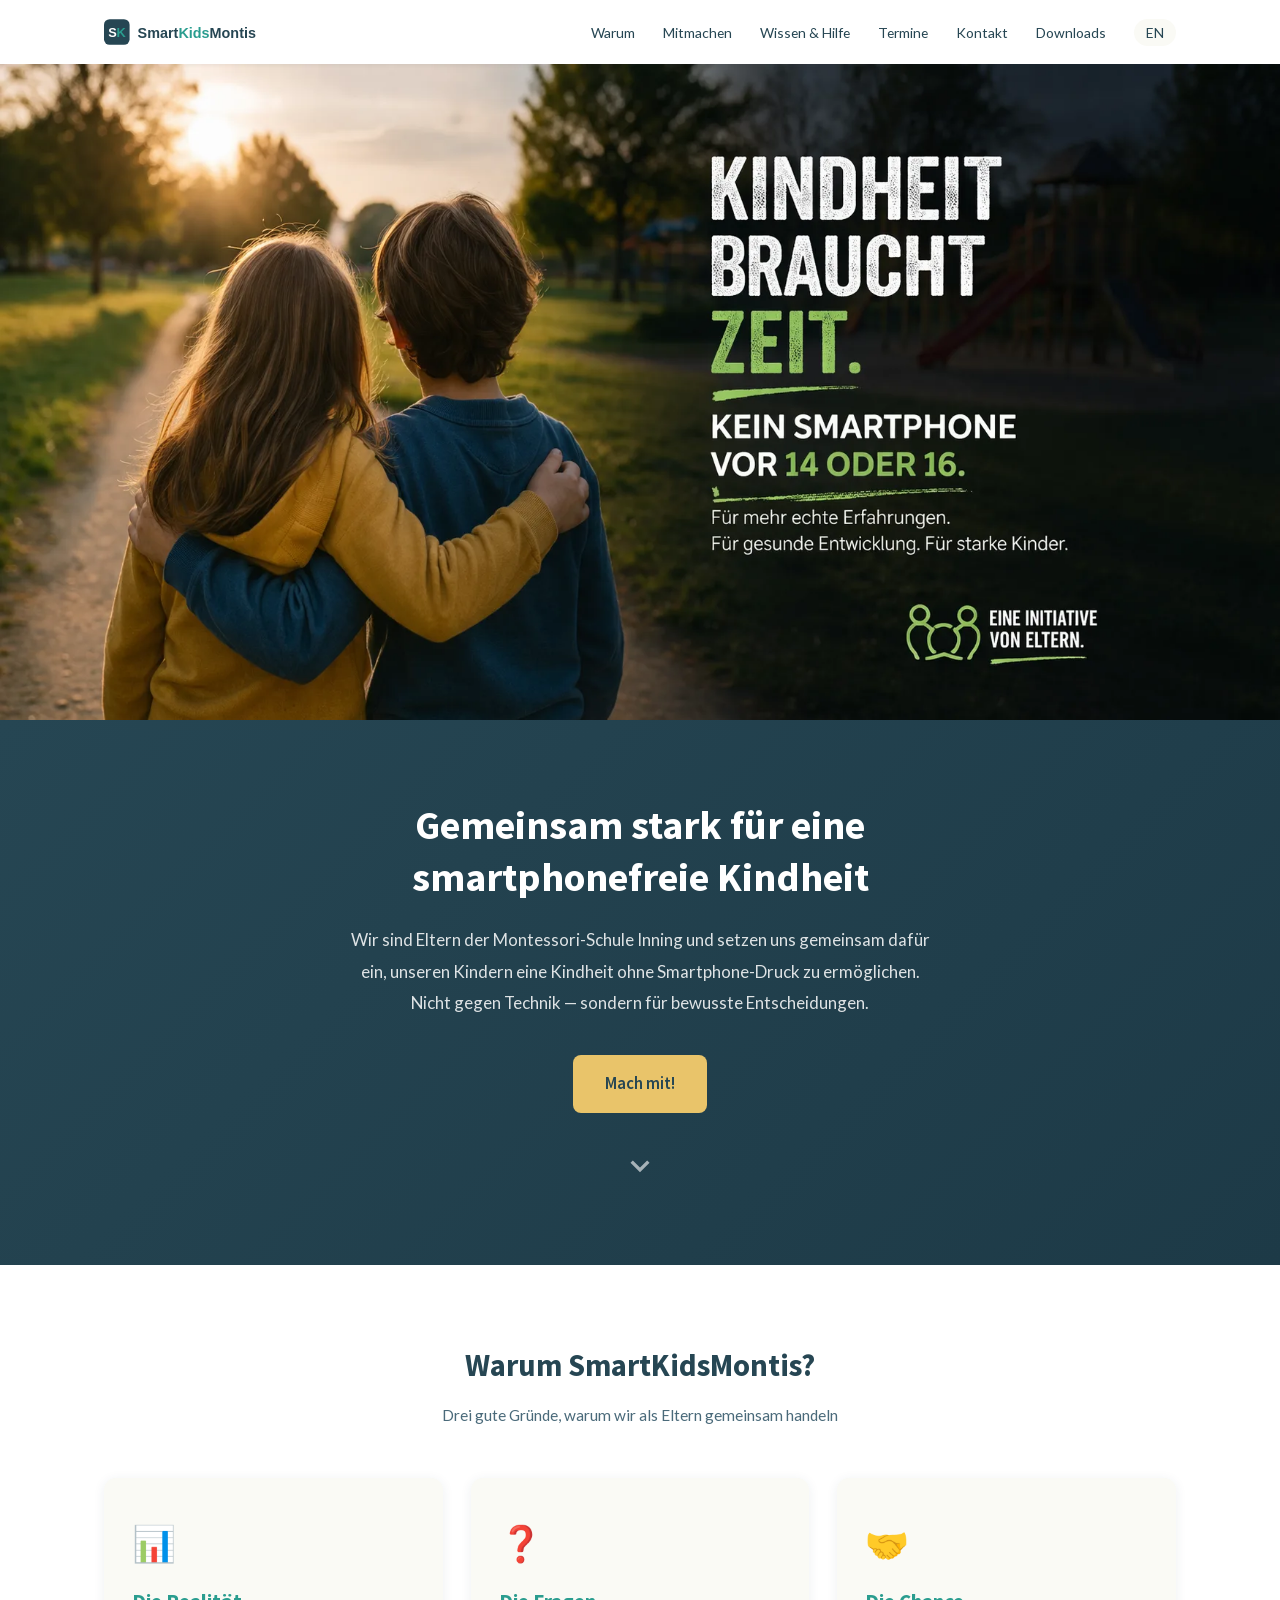
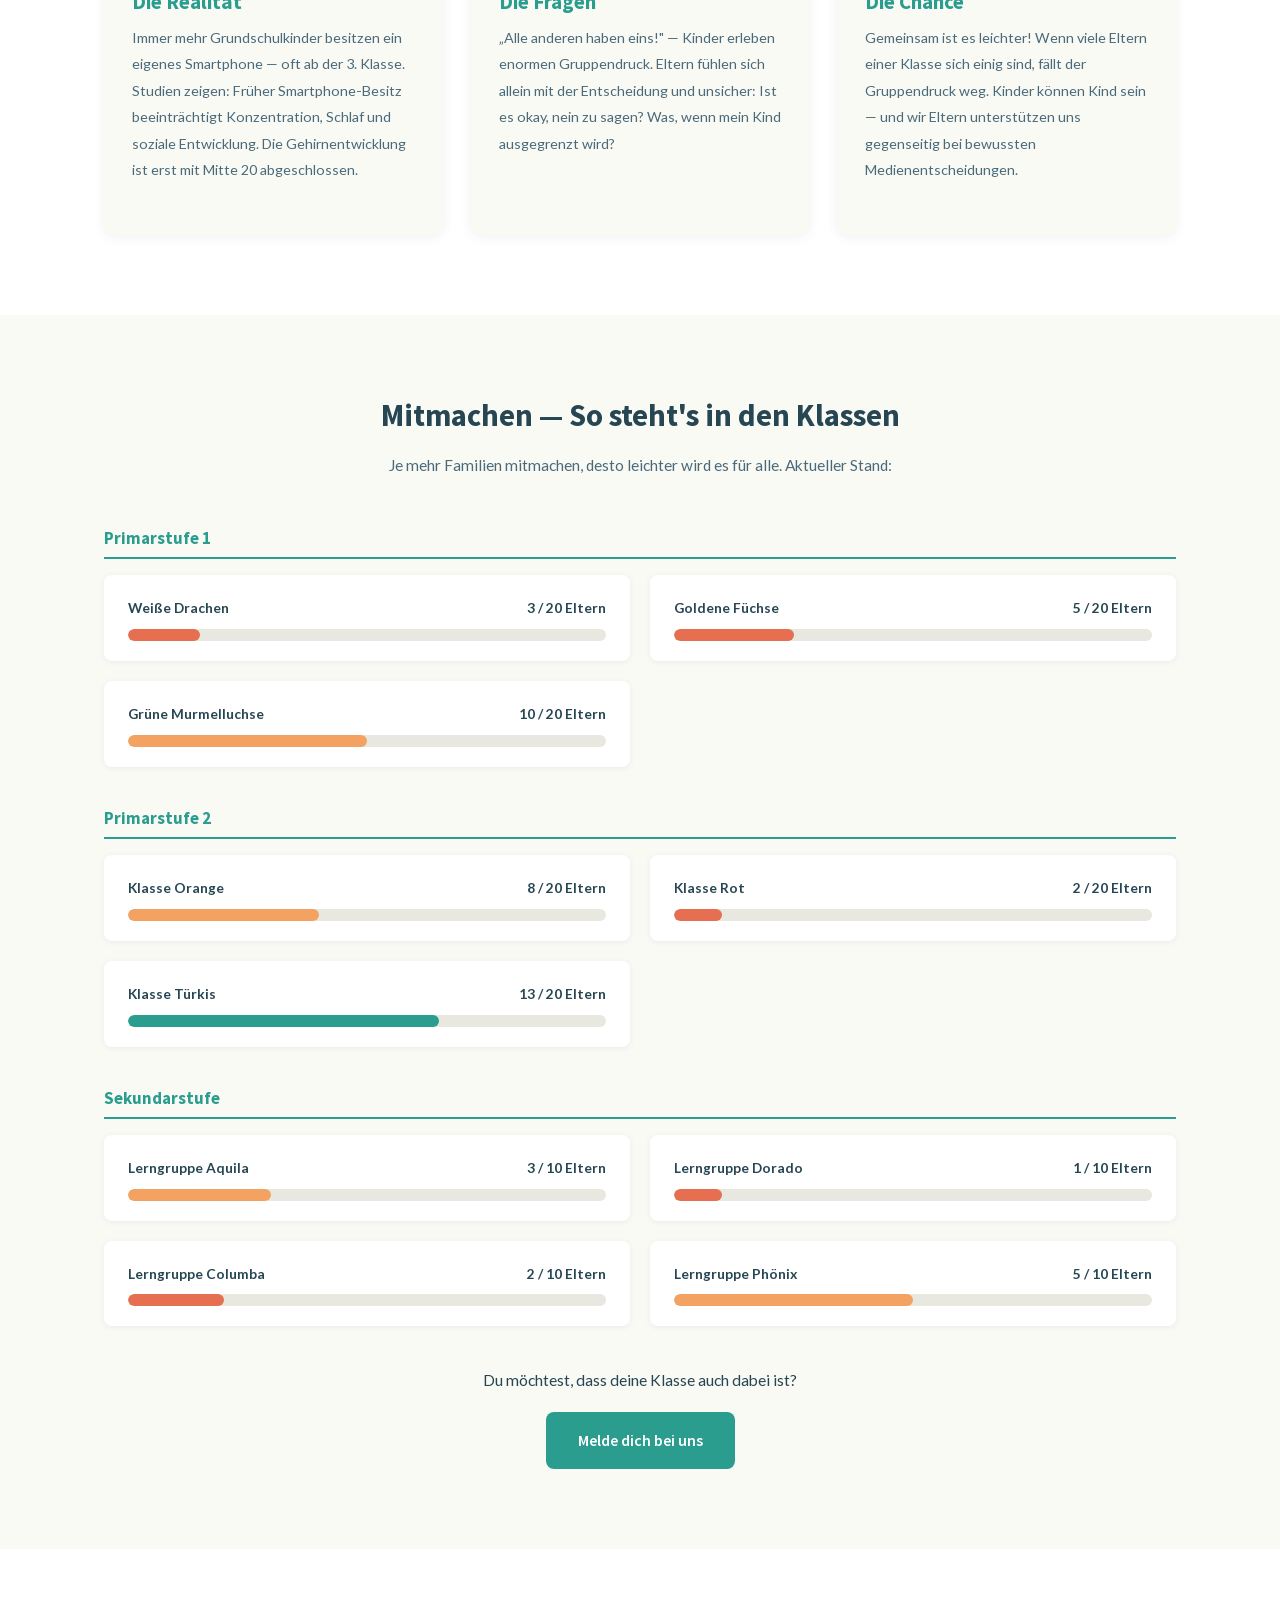
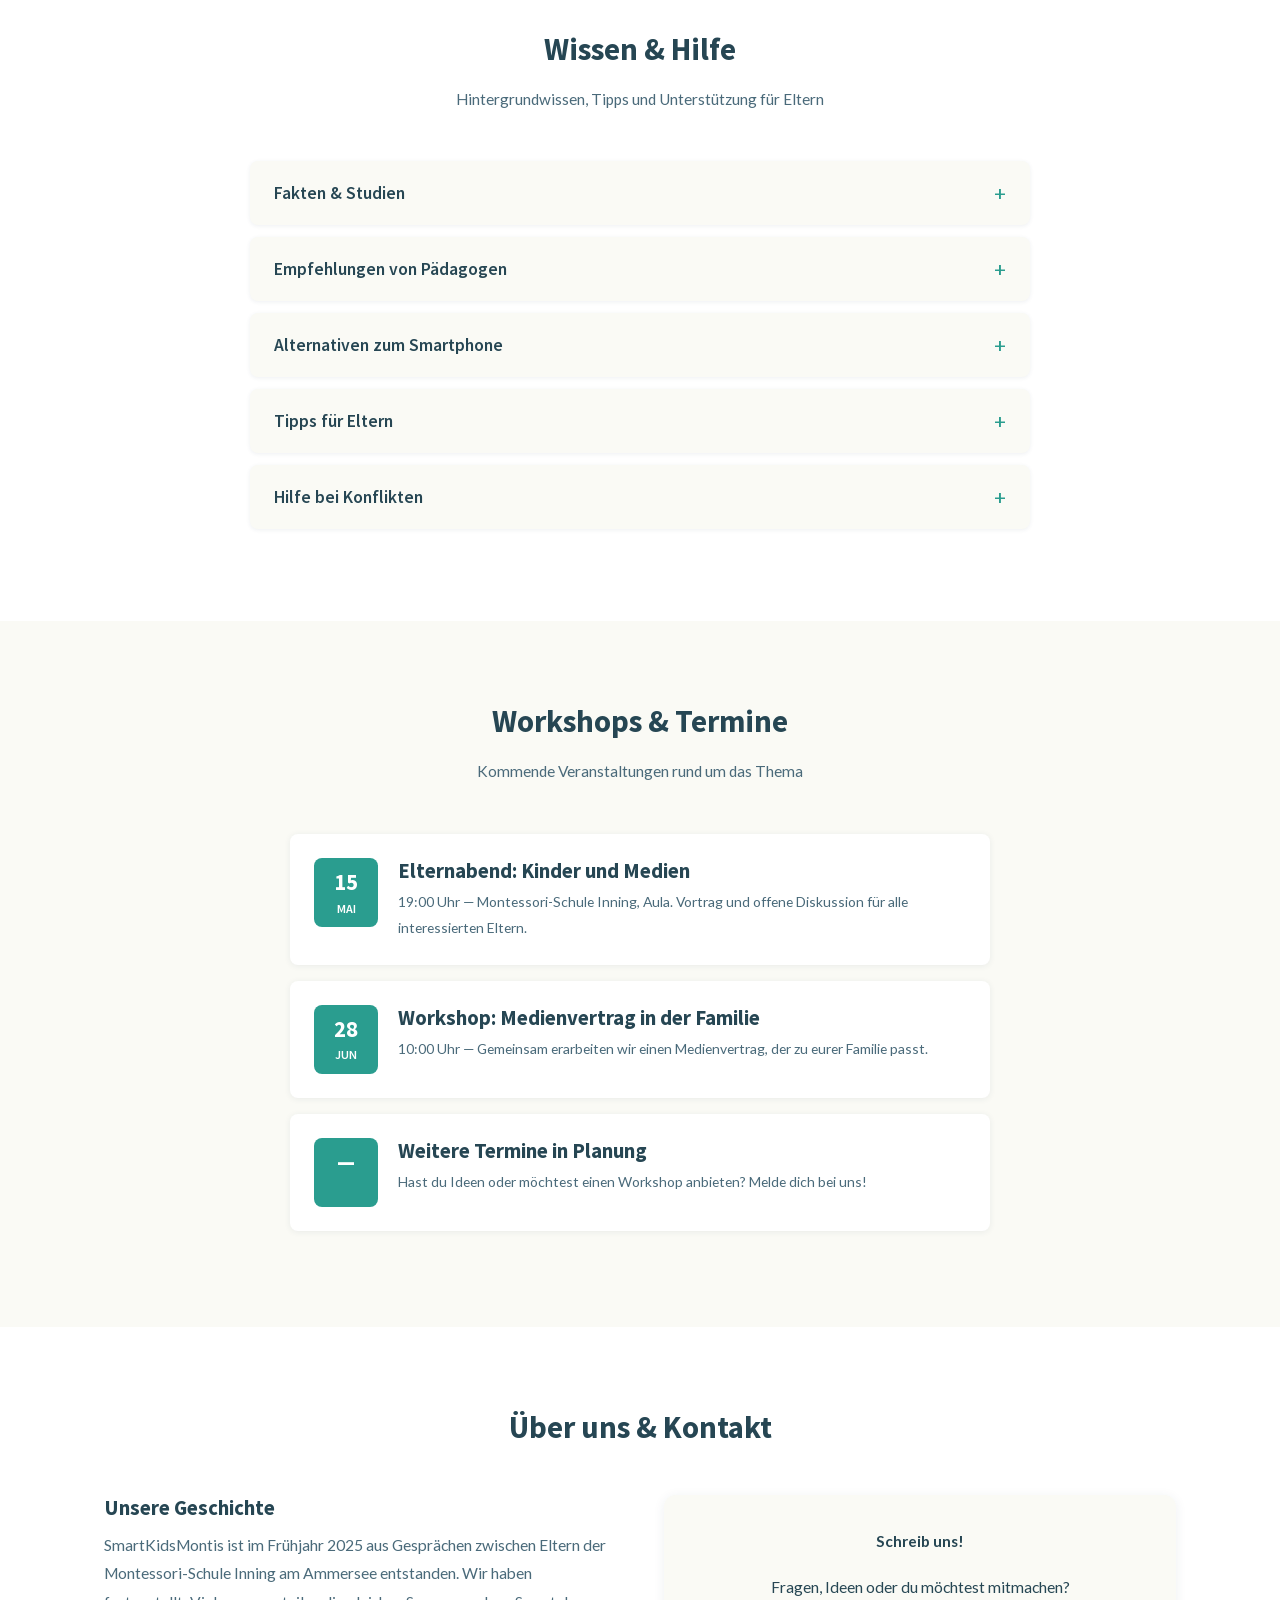
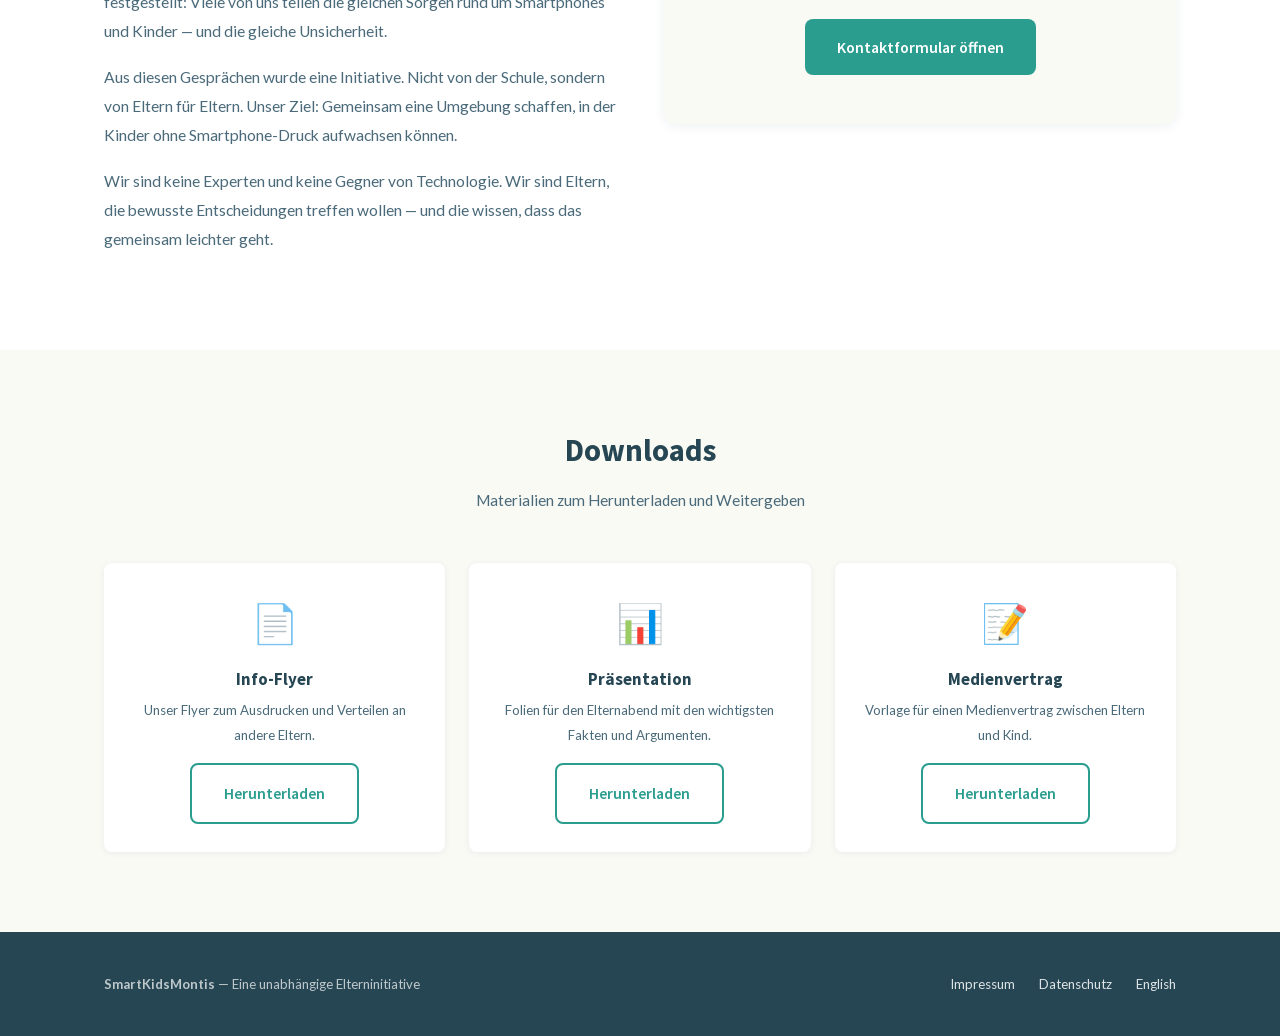
==== index.html @ b5e97640 "Self-host Google Fonts locally for full DSGVO/GDPR compliance" ====
<!DOCTYPE html>
<html lang="de">
<head>
  <meta charset="UTF-8">
  <meta name="viewport" content="width=device-width, initial-scale=1.0">
  <title>SmartKidsMontis — Gemeinsam für eine smartphonefreie Kindheit</title>
  <meta name="description" content="SmartKidsMontis ist eine unabhängige Elterninitiative für einen bewussten Umgang mit Smartphones bei Kindern. Montessori Inning am Ammersee.">
  <meta property="og:title" content="SmartKidsMontis — Gemeinsam für eine smartphonefreie Kindheit">
  <meta property="og:description" content="Eine unabhängige Elterninitiative der Montessori-Schule Inning für bewusste Medienentscheidungen.">
  <meta property="og:image" content="https://smartkidsmontis.netlify.app/img/hero.webp">
  <meta property="og:url" content="https://smartkidsmontis.netlify.app/">
  <meta property="og:type" content="website">
  <meta property="og:locale" content="de_DE">
  <link rel="icon" href="img/favicon.svg" type="image/svg+xml">
  <link rel="preload" href="fonts/lato-v25-latin-400.woff2" as="font" type="font/woff2" crossorigin>
  <link rel="preload" href="fonts/sourcesanspro-v23-latin-700.woff2" as="font" type="font/woff2" crossorigin>
  <link rel="stylesheet" href="css/style.css">
  <link rel="preload" href="data/klassen.json" as="fetch" crossorigin>
  <script async src="https://tally.so/widgets/embed.js"></script>
</head>
<body>

  <!-- Navigation -->
  <nav class="navbar">
    <div class="container">
      <a href="index.html" class="nav-brand"><img src="img/logo.svg" alt="SmartKidsMontis"></a>
      <button class="nav-toggle" aria-label="Menü öffnen">
        <span></span><span></span><span></span>
      </button>
      <ul class="nav-links">
        <li><a href="#warum">Warum</a></li>
        <li><a href="#mitmachen">Mitmachen</a></li>
        <li><a href="#wissen">Wissen &amp; Hilfe</a></li>
        <li><a href="#termine">Termine</a></li>
        <li><a href="#kontakt">Kontakt</a></li>
        <li><a href="#downloads">Downloads</a></li>
        <li><a href="en.html" class="lang-switch">EN</a></li>
      </ul>
    </div>
  </nav>

  <!-- Hero Image -->
  <div class="hero-image-wrapper">
    <img src="img/hero.webp" fetchpriority="high" width="1751" height="897" alt="Kindheit braucht Zeit — Kein Smartphone vor 14 oder 16">
  </div>

  <!-- Hero Text -->
  <section class="hero">
    <div class="container">
      <h1>Gemeinsam stark für eine smartphonefreie Kindheit</h1>
      <p class="subtitle">
        Wir sind Eltern der Montessori-Schule Inning und setzen uns gemeinsam dafür ein,
        unseren Kindern eine Kindheit ohne Smartphone-Druck zu ermöglichen.
        Nicht gegen Technik — sondern für bewusste Entscheidungen.
      </p>
      <a href="#mitmachen" class="btn btn-primary">Mach mit!</a>
      <a href="#warum" class="scroll-indicator" aria-label="Nach unten scrollen">
        <svg viewBox="0 0 24 24" fill="none" stroke="currentColor" stroke-width="2"><path d="M7 10l5 5 5-5"/></svg>
      </a>
    </div>
  </section>

  <!-- Warum SmartKidsMontis -->
  <section id="warum">
    <div class="container">
      <div class="section-header">
        <h2>Warum SmartKidsMontis?</h2>
        <p>Drei gute Gründe, warum wir als Eltern gemeinsam handeln</p>
      </div>
      <div class="cards">
        <div class="card">
          <div class="card-icon">📊</div>
          <h3>Die Realität</h3>
          <p>
            Immer mehr Grundschulkinder besitzen ein eigenes Smartphone — oft ab der 3. Klasse.
            Studien zeigen: Früher Smartphone-Besitz beeinträchtigt Konzentration, Schlaf und
            soziale Entwicklung. Die Gehirnentwicklung ist erst mit Mitte 20 abgeschlossen.
          </p>
        </div>
        <div class="card">
          <div class="card-icon">❓</div>
          <h3>Die Fragen</h3>
          <p>
            „Alle anderen haben eins!" — Kinder erleben enormen Gruppendruck.
            Eltern fühlen sich allein mit der Entscheidung und unsicher:
            Ist es okay, nein zu sagen? Was, wenn mein Kind ausgegrenzt wird?
          </p>
        </div>
        <div class="card">
          <div class="card-icon">🤝</div>
          <h3>Die Chance</h3>
          <p>
            Gemeinsam ist es leichter! Wenn viele Eltern einer Klasse sich einig sind,
            fällt der Gruppendruck weg. Kinder können Kind sein — und wir Eltern
            unterstützen uns gegenseitig bei bewussten Medienentscheidungen.
          </p>
        </div>
      </div>
    </div>
  </section>

  <!-- Mitmachen -->
  <section id="mitmachen">
    <div class="container">
      <div class="section-header">
        <h2>Mitmachen — So steht's in den Klassen</h2>
        <p>Je mehr Familien mitmachen, desto leichter wird es für alle. Aktueller Stand:</p>
      </div>
      <div id="tracker-container"></div>
      <div class="tracker-cta">
        <p>Du möchtest, dass deine Klasse auch dabei ist?</p>
        <a href="#tally-open=eq2M1Q&tally-layout=modal&tally-width=700" class="btn btn-secondary">Melde dich bei uns</a>
      </div>
    </div>
  </section>

  <!-- Wissen & Hilfe -->
  <section id="wissen">
    <div class="container">
      <div class="section-header">
        <h2>Wissen &amp; Hilfe</h2>
        <p>Hintergrundwissen, Tipps und Unterstützung für Eltern</p>
      </div>
      <div class="accordion">
        <!-- Fakten & Studien -->
        <div class="accordion-item">
          <button class="accordion-header">Fakten &amp; Studien</button>
          <div class="accordion-body">
            <div class="accordion-body-inner">
              <p>Wissenschaftliche Erkenntnisse zur Smartphone-Nutzung bei Kindern:</p>
              <ul>
                <li>Die WHO empfiehlt, Bildschirmzeit für Kinder unter 5 stark zu begrenzen.</li>
                <li>Studien zeigen Zusammenhänge zwischen früher Smartphone-Nutzung und Konzentrationsproblemen, Schlafstörungen und Ängsten.</li>
                <li>Das Gehirn entwickelt sich bis ins junge Erwachsenenalter — der präfrontale Kortex (Impulskontrolle) reift erst mit ca. 25 Jahren.</li>
                <li>Die BLIKK-Studie (2017) belegt: Übermäßige Mediennutzung führt bei Kindern zu Entwicklungsauffälligkeiten.</li>
              </ul>
            </div>
          </div>
        </div>
        <!-- Empfehlungen von Pädagogen -->
        <div class="accordion-item">
          <button class="accordion-header">Empfehlungen von Pädagogen</button>
          <div class="accordion-body">
            <div class="accordion-body-inner">
              <p>Experten und Pädagogen raten:</p>
              <ul>
                <li>Kein eigenes Smartphone vor der weiterführenden Schule (viele empfehlen: nicht vor 14).</li>
                <li>Gemeinsame Medienregeln in der Familie aufstellen.</li>
                <li>Medienkompetenz vermitteln, bevor ein eigenes Gerät kommt.</li>
                <li>Offene Gespräche über Online-Risiken führen — ohne Angstmache.</li>
              </ul>
            </div>
          </div>
        </div>
        <!-- Alternativen -->
        <div class="accordion-item">
          <button class="accordion-header">Alternativen zum Smartphone</button>
          <div class="accordion-body">
            <div class="accordion-body-inner">
              <p>Es gibt gute Alternativen, wenn Erreichbarkeit wichtig ist:</p>
              <ul>
                <li><strong>Kinderhandy:</strong> Einfache Telefone ohne Internet (z.B. Nokia 3310, Emporia).</li>
                <li><strong>Smartwatch für Kinder:</strong> GPS-Ortung und Anruffunktion ohne Social Media (z.B. Xplora, Anio).</li>
                <li><strong>Familiengeräte:</strong> Ein gemeinsames Tablet zu Hause, das Eltern verwalten.</li>
                <li><strong>Prepaid ohne Daten:</strong> SIM-Karte nur zum Telefonieren und SMS schreiben.</li>
              </ul>
            </div>
          </div>
        </div>
        <!-- Tipps für Eltern -->
        <div class="accordion-item">
          <button class="accordion-header">Tipps für Eltern</button>
          <div class="accordion-body">
            <div class="accordion-body-inner">
              <ul>
                <li>Sprich mit anderen Eltern der Klasse — gemeinsam fällt es leichter.</li>
                <li>Erkläre deinem Kind, warum du wartest — nicht als Verbot, sondern als Fürsorge.</li>
                <li>Sei selbst ein Vorbild beim Smartphone-Umgang.</li>
                <li>Schaffe Alternativen: Verabredungen, Hobbys, gemeinsame Zeit.</li>
                <li>Vereinbare einen „Medienvertrag" mit klaren Regeln, wenn es soweit ist.</li>
              </ul>
            </div>
          </div>
        </div>
        <!-- Hilfe bei Konflikten -->
        <div class="accordion-item">
          <button class="accordion-header">Hilfe bei Konflikten</button>
          <div class="accordion-body">
            <div class="accordion-body-inner">
              <p>Wenn es schwierig wird:</p>
              <ul>
                <li>Dein Kind fühlt sich ausgeschlossen? Sprich mit den Eltern der Freunde.</li>
                <li>Gruppenchats werden zum Problem? Informiere die Klassenleitung.</li>
                <li>Cybermobbing? Wende dich an die Schulsozialarbeit oder an <a href="https://www.nummergegenkummer.de" target="_blank" rel="noopener">Nummer gegen Kummer</a>.</li>
                <li>Du brauchst Gesprächspartner? Schreib uns — wir helfen gern weiter.</li>
              </ul>
            </div>
          </div>
        </div>
      </div>
    </div>
  </section>

  <!-- Workshops & Termine -->
  <section id="termine">
    <div class="container">
      <div class="section-header">
        <h2>Workshops &amp; Termine</h2>
        <p>Kommende Veranstaltungen rund um das Thema</p>
      </div>
      <div class="events-list">
        <div class="event-card">
          <div class="event-date">
            <span class="day">15</span>
            <span class="month">Mai</span>
          </div>
          <div class="event-info">
            <h3>Elternabend: Kinder und Medien</h3>
            <p>19:00 Uhr — Montessori-Schule Inning, Aula. Vortrag und offene Diskussion für alle interessierten Eltern.</p>
          </div>
        </div>
        <div class="event-card">
          <div class="event-date">
            <span class="day">28</span>
            <span class="month">Jun</span>
          </div>
          <div class="event-info">
            <h3>Workshop: Medienvertrag in der Familie</h3>
            <p>10:00 Uhr — Gemeinsam erarbeiten wir einen Medienvertrag, der zu eurer Familie passt.</p>
          </div>
        </div>
        <div class="event-card">
          <div class="event-date">
            <span class="day">—</span>
            <span class="month">&nbsp;</span>
          </div>
          <div class="event-info">
            <h3>Weitere Termine in Planung</h3>
            <p>Hast du Ideen oder möchtest einen Workshop anbieten? Melde dich bei uns!</p>
          </div>
        </div>
      </div>
    </div>
  </section>

  <!-- Über uns / Kontakt -->
  <section id="kontakt">
    <div class="container">
      <div class="section-header">
        <h2>Über uns &amp; Kontakt</h2>
      </div>
      <div class="about-grid">
        <div class="about-text">
          <h3>Unsere Geschichte</h3>
          <p>
            SmartKidsMontis ist im Frühjahr 2025 aus Gesprächen zwischen Eltern
            der Montessori-Schule Inning am Ammersee entstanden.
            Wir haben festgestellt: Viele von uns teilen die gleichen Sorgen
            rund um Smartphones und Kinder — und die gleiche Unsicherheit.
          </p>
          <p>
            Aus diesen Gesprächen wurde eine Initiative. Nicht von der Schule,
            sondern von Eltern für Eltern. Unser Ziel: Gemeinsam eine Umgebung schaffen,
            in der Kinder ohne Smartphone-Druck aufwachsen können.
          </p>
          <p>
            Wir sind keine Experten und keine Gegner von Technologie.
            Wir sind Eltern, die bewusste Entscheidungen treffen wollen —
            und die wissen, dass das gemeinsam leichter geht.
          </p>
        </div>
        <div class="tally-embed">
          <p><strong>Schreib uns!</strong></p>
          <p>Fragen, Ideen oder du möchtest mitmachen?</p>
          <p style="margin-top:16px">
            <a href="#tally-open=eq2M1Q&tally-layout=modal&tally-width=700" class="btn btn-secondary">Kontaktformular öffnen</a>
          </p>
        </div>
      </div>
    </div>
  </section>

  <!-- Downloads -->
  <section id="downloads">
    <div class="container">
      <div class="section-header">
        <h2>Downloads</h2>
        <p>Materialien zum Herunterladen und Weitergeben</p>
      </div>
      <div class="downloads-grid">
        <div class="download-card">
          <div class="download-icon">📄</div>
          <h3>Info-Flyer</h3>
          <p>Unser Flyer zum Ausdrucken und Verteilen an andere Eltern.</p>
          <a href="downloads/flyer-smartkidsmontis.pdf" class="btn btn-outline">Herunterladen</a>
        </div>
        <div class="download-card">
          <div class="download-icon">📊</div>
          <h3>Präsentation</h3>
          <p>Folien für den Elternabend mit den wichtigsten Fakten und Argumenten.</p>
          <a href="downloads/praesentation-elternabend.pdf" class="btn btn-outline">Herunterladen</a>
        </div>
        <div class="download-card">
          <div class="download-icon">📝</div>
          <h3>Medienvertrag</h3>
          <p>Vorlage für einen Medienvertrag zwischen Eltern und Kind.</p>
          <a href="downloads/medienvertrag-vorlage.pdf" class="btn btn-outline">Herunterladen</a>
        </div>
      </div>
    </div>
  </section>

  <!-- Footer -->
  <footer class="footer">
    <div class="container">
      <div class="footer-inner">
        <div>
          <strong>SmartKidsMontis</strong> — Eine unabhängige Elterninitiative
        </div>
        <ul class="footer-links">
          <li><a href="impressum.html">Impressum</a></li>
          <li><a href="datenschutz.html">Datenschutz</a></li>
          <li><a href="en.html">English</a></li>
        </ul>
      </div>
    </div>
  </footer>

  <button class="back-to-top" aria-label="Nach oben scrollen">
    <svg viewBox="0 0 24 24" fill="none" stroke="currentColor" stroke-width="2"><path d="M17 14l-5-5-5 5"/></svg>
  </button>

  <script src="js/main.js"></script>

</body>
</html>
---- css/style.css ----
/* ===========================
   SmartKidsMontis — Design System
   =========================== */

/* --- Self-Hosted Fonts (DSGVO / GDPR compliant) --- */

/* Lato 300 */
@font-face {
  font-family: 'Lato';
  font-style: normal;
  font-weight: 300;
  font-display: swap;
  src: url('../fonts/lato-v25-latin-ext-300.woff2') format('woff2');
  unicode-range: U+0100-02BA, U+02BD-02C5, U+02C7-02CC, U+02CE-02D7, U+02DD-02FF, U+0304, U+0308, U+0329, U+1D00-1DBF, U+1E00-1E9F, U+1EF2-1EFF, U+2020, U+20A0-20AB, U+20AD-20C0, U+2113, U+2C60-2C7F, U+A720-A7FF;
}
@font-face {
  font-family: 'Lato';
  font-style: normal;
  font-weight: 300;
  font-display: swap;
  src: url('../fonts/lato-v25-latin-300.woff2') format('woff2');
  unicode-range: U+0000-00FF, U+0131, U+0152-0153, U+02BB-02BC, U+02C6, U+02DA, U+02DC, U+0304, U+0308, U+0329, U+2000-206F, U+20AC, U+2122, U+2191, U+2193, U+2212, U+2215, U+FEFF, U+FFFD;
}

/* Lato 400 (Regular) */
@font-face {
  font-family: 'Lato';
  font-style: normal;
  font-weight: 400;
  font-display: swap;
  src: url('../fonts/lato-v25-latin-ext-400.woff2') format('woff2');
  unicode-range: U+0100-02BA, U+02BD-02C5, U+02C7-02CC, U+02CE-02D7, U+02DD-02FF, U+0304, U+0308, U+0329, U+1D00-1DBF, U+1E00-1E9F, U+1EF2-1EFF, U+2020, U+20A0-20AB, U+20AD-20C0, U+2113, U+2C60-2C7F, U+A720-A7FF;
}
@font-face {
  font-family: 'Lato';
  font-style: normal;
  font-weight: 400;
  font-display: swap;
  src: url('../fonts/lato-v25-latin-400.woff2') format('woff2');
  unicode-range: U+0000-00FF, U+0131, U+0152-0153, U+02BB-02BC, U+02C6, U+02DA, U+02DC, U+0304, U+0308, U+0329, U+2000-206F, U+20AC, U+2122, U+2191, U+2193, U+2212, U+2215, U+FEFF, U+FFFD;
}

/* Lato 700 (Bold) */
@font-face {
  font-family: 'Lato';
  font-style: normal;
  font-weight: 700;
  font-display: swap;
  src: url('../fonts/lato-v25-latin-ext-700.woff2') format('woff2');
  unicode-range: U+0100-02BA, U+02BD-02C5, U+02C7-02CC, U+02CE-02D7, U+02DD-02FF, U+0304, U+0308, U+0329, U+1D00-1DBF, U+1E00-1E9F, U+1EF2-1EFF, U+2020, U+20A0-20AB, U+20AD-20C0, U+2113, U+2C60-2C7F, U+A720-A7FF;
}
@font-face {
  font-family: 'Lato';
  font-style: normal;
  font-weight: 700;
  font-display: swap;
  src: url('../fonts/lato-v25-latin-700.woff2') format('woff2');
  unicode-range: U+0000-00FF, U+0131, U+0152-0153, U+02BB-02BC, U+02C6, U+02DA, U+02DC, U+0304, U+0308, U+0329, U+2000-206F, U+20AC, U+2122, U+2191, U+2193, U+2212, U+2215, U+FEFF, U+FFFD;
}

/* Source Sans Pro 400 (Regular) */
@font-face {
  font-family: 'Source Sans Pro';
  font-style: normal;
  font-weight: 400;
  font-display: swap;
  src: url('../fonts/sourcesanspro-v23-latin-ext-400.woff2') format('woff2');
  unicode-range: U+0100-02BA, U+02BD-02C5, U+02C7-02CC, U+02CE-02D7, U+02DD-02FF, U+0304, U+0308, U+0329, U+1D00-1DBF, U+1E00-1E9F, U+1EF2-1EFF, U+2020, U+20A0-20AB, U+20AD-20C0, U+2113, U+2C60-2C7F, U+A720-A7FF;
}
@font-face {
  font-family: 'Source Sans Pro';
  font-style: normal;
  font-weight: 400;
  font-display: swap;
  src: url('../fonts/sourcesanspro-v23-latin-400.woff2') format('woff2');
  unicode-range: U+0000-00FF, U+0131, U+0152-0153, U+02BB-02BC, U+02C6, U+02DA, U+02DC, U+0304, U+0308, U+0329, U+2000-206F, U+20AC, U+2122, U+2191, U+2193, U+2212, U+2215, U+FEFF, U+FFFD;
}

/* Source Sans Pro 600 (Semi-bold) */
@font-face {
  font-family: 'Source Sans Pro';
  font-style: normal;
  font-weight: 600;
  font-display: swap;
  src: url('../fonts/sourcesanspro-v23-latin-ext-600.woff2') format('woff2');
  unicode-range: U+0100-02BA, U+02BD-02C5, U+02C7-02CC, U+02CE-02D7, U+02DD-02FF, U+0304, U+0308, U+0329, U+1D00-1DBF, U+1E00-1E9F, U+1EF2-1EFF, U+2020, U+20A0-20AB, U+20AD-20C0, U+2113, U+2C60-2C7F, U+A720-A7FF;
}
@font-face {
  font-family: 'Source Sans Pro';
  font-style: normal;
  font-weight: 600;
  font-display: swap;
  src: url('../fonts/sourcesanspro-v23-latin-600.woff2') format('woff2');
  unicode-range: U+0000-00FF, U+0131, U+0152-0153, U+02BB-02BC, U+02C6, U+02DA, U+02DC, U+0304, U+0308, U+0329, U+2000-206F, U+20AC, U+2122, U+2191, U+2193, U+2212, U+2215, U+FEFF, U+FFFD;
}

/* Source Sans Pro 700 (Bold) */
@font-face {
  font-family: 'Source Sans Pro';
  font-style: normal;
  font-weight: 700;
  font-display: swap;
  src: url('../fonts/sourcesanspro-v23-latin-ext-700.woff2') format('woff2');
  unicode-range: U+0100-02BA, U+02BD-02C5, U+02C7-02CC, U+02CE-02D7, U+02DD-02FF, U+0304, U+0308, U+0329, U+1D00-1DBF, U+1E00-1E9F, U+1EF2-1EFF, U+2020, U+20A0-20AB, U+20AD-20C0, U+2113, U+2C60-2C7F, U+A720-A7FF;
}
@font-face {
  font-family: 'Source Sans Pro';
  font-style: normal;
  font-weight: 700;
  font-display: swap;
  src: url('../fonts/sourcesanspro-v23-latin-700.woff2') format('woff2');
  unicode-range: U+0000-00FF, U+0131, U+0152-0153, U+02BB-02BC, U+02C6, U+02DA, U+02DC, U+0304, U+0308, U+0329, U+2000-206F, U+20AC, U+2122, U+2191, U+2193, U+2212, U+2215, U+FEFF, U+FFFD;
}

/* --- CSS Variables --- */
:root {
  --teal: #2A9D8F;
  --teal-dark: #238277;
  --navy: #264653;
  --yellow: #E9C46A;
  --orange: #F4A261;
  --bg-light: #FAFAF5;
  --bg-white: #FFFFFF;
  --text: #264653;
  --text-light: #4A6A7A;
  --border: #E0E0D8;
  --shadow: rgba(38, 70, 83, 0.08);
  --radius: 12px;
  --radius-sm: 8px;
  --max-width: 1120px;
  --nav-height: 64px;
}

/* --- Reset & Base --- */
*, *::before, *::after {
  box-sizing: border-box;
  margin: 0;
  padding: 0;
}

html {
  scroll-behavior: smooth;
  scroll-padding-top: var(--nav-height);
}

body {
  font-family: 'Lato', -apple-system, BlinkMacSystemFont, 'Segoe UI', sans-serif;
  font-weight: 400;
  font-size: 17px;
  line-height: 1.7;
  color: var(--text);
  background: var(--bg-light);
  -webkit-font-smoothing: antialiased;
  font-size-adjust: 0.465;
}

h1, h2, h3, h4 {
  font-family: 'Source Sans Pro', -apple-system, BlinkMacSystemFont, 'Segoe UI', sans-serif;
  font-weight: 700;
  line-height: 1.25;
  color: var(--navy);
  font-size-adjust: 0.478;
}

h1 { font-size: 2.6rem; }
h2 { font-size: 2rem; margin-bottom: 0.5em; }
h3 { font-size: 1.35rem; margin-bottom: 0.4em; }

p { margin-bottom: 1em; }
a { color: var(--teal); text-decoration: none; }
a:hover { text-decoration: underline; }

img { max-width: 100%; height: auto; display: block; }

.container {
  width: 100%;
  max-width: var(--max-width);
  margin: 0 auto;
  padding: 0 24px;
}

section {
  padding: 80px 0;
}

section:nth-child(even) {
  background: var(--bg-white);
}

/* --- Buttons --- */
.btn {
  display: inline-block;
  padding: 14px 32px;
  border-radius: var(--radius-sm);
  font-family: 'Source Sans Pro', sans-serif;
  font-weight: 600;
  font-size: 1.05rem;
  text-decoration: none;
  cursor: pointer;
  transition: background 0.2s, transform 0.15s;
  border: none;
}

.btn:hover {
  text-decoration: none;
  transform: translateY(-1px);
}

.btn-primary {
  background: var(--yellow);
  color: var(--navy);
}

.btn-primary:hover {
  background: #d4b05c;
}

.btn-secondary {
  background: var(--teal);
  color: #fff;
}

.btn-secondary:hover {
  background: var(--teal-dark);
}

.btn-outline {
  background: transparent;
  color: var(--teal);
  border: 2px solid var(--teal);
}

.btn-outline:hover {
  background: var(--teal);
  color: #fff;
}

/* --- Navigation --- */
.navbar {
  position: fixed;
  top: 0;
  left: 0;
  width: 100%;
  height: var(--nav-height);
  background: var(--bg-white);
  box-shadow: 0 1px 4px var(--shadow);
  z-index: 1000;
  display: flex;
  align-items: center;
}

.navbar .container {
  display: flex;
  align-items: center;
  justify-content: space-between;
}

.nav-brand {
  text-decoration: none;
  display: flex;
  align-items: center;
}

.nav-brand img {
  height: 32px;
  width: auto;
}

.nav-links {
  display: flex;
  list-style: none;
  gap: 28px;
  align-items: center;
}

.nav-links a {
  color: var(--text);
  font-size: 0.95rem;
  font-weight: 400;
  text-decoration: none;
  transition: color 0.2s;
}

.nav-links a:hover,
.nav-links a.active {
  color: var(--teal);
}

.lang-switch {
  background: var(--bg-light);
  padding: 5px 12px;
  border-radius: 20px;
  font-size: 0.85rem;
  font-weight: 600;
  color: var(--navy);
}

.lang-switch:hover {
  background: var(--teal);
  color: #fff;
}

/* Hamburger */
.nav-toggle {
  display: none;
  background: none;
  border: none;
  cursor: pointer;
  padding: 8px;
}

.nav-toggle span {
  display: block;
  width: 24px;
  height: 2px;
  background: var(--navy);
  margin: 6px 0;
  transition: transform 0.3s, opacity 0.3s;
  border-radius: 2px;
}

.nav-toggle.active span:nth-child(1) {
  transform: rotate(45deg) translate(5px, 6px);
}

.nav-toggle.active span:nth-child(2) {
  opacity: 0;
}

.nav-toggle.active span:nth-child(3) {
  transform: rotate(-45deg) translate(5px, -6px);
}

/* --- Hero Image --- */
.hero-image-wrapper {
  margin-top: var(--nav-height);
  width: 100%;
  line-height: 0;
}

.hero-image-wrapper img {
  width: 100%;
  height: auto;
  aspect-ratio: 1751 / 897;
}

/* --- Hero --- */
.hero {
  padding: 80px 0;
  background: linear-gradient(135deg, var(--navy) 0%, #1d3a47 100%);
  color: #fff;
  text-align: center;
}

section.hero {
  background: linear-gradient(135deg, var(--navy) 0%, #1d3a47 100%);
}

.hero h1 {
  color: #fff;
  margin-bottom: 0.5em;
  max-width: 700px;
  margin-left: auto;
  margin-right: auto;
}

.hero .subtitle {
  font-size: 1.15rem;
  line-height: 1.7;
  color: rgba(255, 255, 255, 0.85);
  max-width: 600px;
  margin: 0 auto 2em;
}

.hero .btn {
  font-size: 1.1rem;
}

/* --- Scroll Indicator --- */
.scroll-indicator {
  display: block;
  margin: 32px auto 0;
  width: 40px;
  height: 40px;
  color: rgba(255, 255, 255, 0.6);
  text-decoration: none;
  animation: bounce 2s infinite;
}

.scroll-indicator svg {
  width: 100%;
  height: 100%;
}

@keyframes bounce {
  0%, 20%, 50%, 80%, 100% { transform: translateY(0); }
  40% { transform: translateY(8px); }
  60% { transform: translateY(4px); }
}

/* --- Back to Top --- */
.back-to-top {
  position: fixed;
  bottom: 32px;
  right: 32px;
  width: 44px;
  height: 44px;
  background: var(--teal);
  color: #fff;
  border: none;
  border-radius: 50%;
  cursor: pointer;
  display: flex;
  align-items: center;
  justify-content: center;
  box-shadow: 0 2px 8px rgba(0,0,0,0.2);
  opacity: 0;
  visibility: hidden;
  transition: opacity 0.3s, visibility 0.3s, transform 0.2s;
  z-index: 900;
}

.back-to-top.visible {
  opacity: 1;
  visibility: visible;
}

.back-to-top:hover {
  background: var(--teal-dark);
  transform: translateY(-2px);
}

.back-to-top svg {
  width: 20px;
  height: 20px;
}

/* --- Section Headers --- */
.section-header {
  text-align: center;
  margin-bottom: 48px;
}

.section-header p {
  color: var(--text-light);
  max-width: 600px;
  margin: 0.5em auto 0;
  font-size: 1.05rem;
}

/* --- Cards Grid --- */
.cards {
  display: grid;
  grid-template-columns: repeat(3, 1fr);
  gap: 28px;
}

.card {
  background: var(--bg-white);
  border-radius: var(--radius);
  padding: 36px 28px;
  box-shadow: 0 2px 12px var(--shadow);
  transition: transform 0.2s, box-shadow 0.2s;
}

.card:hover {
  transform: translateY(-3px);
  box-shadow: 0 6px 20px rgba(38, 70, 83, 0.12);
}

.card-icon {
  font-size: 2.2rem;
  margin-bottom: 16px;
}

.card h3 {
  color: var(--teal);
}

.card p {
  color: var(--text-light);
  font-size: 0.97rem;
}

/* on even (white) sections, cards need bg-light */
section:nth-child(even) .card {
  background: var(--bg-light);
}

/* --- Participation Tracker --- */
.tracker-grid {
  display: grid;
  grid-template-columns: repeat(2, 1fr);
  gap: 20px;
  margin-bottom: 40px;
}

.tracker-item {
  background: var(--bg-white);
  border-radius: var(--radius-sm);
  padding: 20px 24px;
  box-shadow: 0 1px 6px var(--shadow);
}

.tracker-label {
  display: flex;
  justify-content: space-between;
  margin-bottom: 8px;
  font-weight: 600;
  font-size: 0.95rem;
}

.tracker-bar {
  height: 12px;
  background: #E8E8E0;
  border-radius: 6px;
  overflow: hidden;
}

.tracker-fill {
  height: 100%;
  border-radius: 6px;
  transition: width 0.6s ease;
}

.tracker-fill.red { background: #E76F51; }
.tracker-fill.yellow { background: var(--orange); }
.tracker-fill.green { background: var(--teal); }

.tracker-group-title {
  font-size: 1.1rem;
  color: var(--teal);
  margin-top: 32px;
  margin-bottom: 16px;
  padding-bottom: 8px;
  border-bottom: 2px solid var(--teal);
}

.tracker-group-title:first-of-type {
  margin-top: 0;
}

.tracker-cta {
  text-align: center;
  margin-top: 32px;
}

/* --- Accordion (Wissen & Hilfe) --- */
.accordion {
  max-width: 780px;
  margin: 0 auto;
}

.accordion-item {
  background: var(--bg-white);
  border-radius: var(--radius-sm);
  margin-bottom: 12px;
  box-shadow: 0 1px 4px var(--shadow);
  overflow: hidden;
}

section:nth-child(even) .accordion-item {
  background: var(--bg-light);
}

.accordion-header {
  width: 100%;
  background: none;
  border: none;
  padding: 18px 24px;
  font-family: 'Source Sans Pro', sans-serif;
  font-weight: 600;
  font-size: 1.1rem;
  color: var(--navy);
  text-align: left;
  cursor: pointer;
  display: flex;
  justify-content: space-between;
  align-items: center;
  transition: color 0.2s;
}

.accordion-header:hover {
  color: var(--teal);
}

.accordion-header::after {
  content: '+';
  font-size: 1.4rem;
  font-weight: 300;
  color: var(--teal);
  transition: transform 0.3s;
}

.accordion-item.open .accordion-header::after {
  content: '−';
}

.accordion-body {
  max-height: 0;
  overflow: hidden;
  transition: max-height 0.35s ease;
}

.accordion-body-inner {
  padding: 0 24px 20px;
  color: var(--text-light);
  font-size: 0.97rem;
}

.accordion-body-inner ul {
  margin: 8px 0;
  padding-left: 20px;
}

.accordion-body-inner li {
  margin-bottom: 6px;
}

/* --- Events --- */
.events-list {
  max-width: 700px;
  margin: 0 auto;
}

.event-card {
  display: flex;
  gap: 20px;
  align-items: flex-start;
  background: var(--bg-white);
  border-radius: var(--radius-sm);
  padding: 24px;
  margin-bottom: 16px;
  box-shadow: 0 1px 6px var(--shadow);
}

section:nth-child(even) .event-card {
  background: var(--bg-light);
}

.event-date {
  min-width: 64px;
  text-align: center;
  background: var(--teal);
  color: #fff;
  border-radius: var(--radius-sm);
  padding: 10px 8px;
  font-family: 'Source Sans Pro', sans-serif;
  line-height: 1.2;
}

.event-date .day {
  font-size: 1.5rem;
  font-weight: 700;
  display: block;
}

.event-date .month {
  font-size: 0.8rem;
  font-weight: 600;
  text-transform: uppercase;
}

.event-info h3 {
  margin-bottom: 4px;
}

.event-info p {
  color: var(--text-light);
  font-size: 0.95rem;
  margin-bottom: 0;
}

/* --- About / Contact --- */
.about-grid {
  display: grid;
  grid-template-columns: 1fr 1fr;
  gap: 48px;
  align-items: start;
}

.about-text p {
  color: var(--text-light);
}

.tally-embed {
  background: var(--bg-white);
  border-radius: var(--radius);
  padding: 32px;
  box-shadow: 0 2px 12px var(--shadow);
  text-align: center;
}

section:nth-child(even) .tally-embed {
  background: var(--bg-light);
}

.tally-placeholder {
  text-align: center;
  color: var(--text-light);
}

/* --- Downloads --- */
.downloads-grid {
  display: grid;
  grid-template-columns: repeat(3, 1fr);
  gap: 24px;
}

.download-card {
  background: var(--bg-white);
  border-radius: var(--radius-sm);
  padding: 28px 24px;
  text-align: center;
  box-shadow: 0 1px 6px var(--shadow);
  transition: transform 0.2s;
}

section:nth-child(even) .download-card {
  background: var(--bg-light);
}

.download-card:hover {
  transform: translateY(-2px);
}

.download-icon {
  font-size: 2.4rem;
  margin-bottom: 12px;
}

.download-card h3 {
  font-size: 1.1rem;
  margin-bottom: 8px;
}

.download-card p {
  color: var(--text-light);
  font-size: 0.9rem;
  margin-bottom: 16px;
}

/* --- Footer --- */
.footer {
  background: var(--navy);
  color: rgba(255, 255, 255, 0.7);
  padding: 40px 0;
  font-size: 0.9rem;
}

.footer-inner {
  display: flex;
  justify-content: space-between;
  align-items: center;
  flex-wrap: wrap;
  gap: 16px;
}

.footer a {
  color: rgba(255, 255, 255, 0.85);
}

.footer a:hover {
  color: var(--yellow);
}

.footer-links {
  display: flex;
  gap: 24px;
  list-style: none;
}

/* --- Responsive --- */
@media (max-width: 900px) {
  .cards {
    grid-template-columns: 1fr;
    gap: 20px;
  }

  .downloads-grid {
    grid-template-columns: 1fr 1fr;
  }

  .tracker-grid {
    grid-template-columns: 1fr;
  }

  .about-grid {
    grid-template-columns: 1fr;
    gap: 32px;
  }

  h1 { font-size: 2rem; }
  h2 { font-size: 1.6rem; }
}

@media (max-width: 768px) {
  .nav-toggle {
    display: block;
  }

  .nav-links {
    display: none;
    position: absolute;
    top: var(--nav-height);
    left: 0;
    width: 100%;
    background: var(--bg-white);
    flex-direction: column;
    padding: 16px 24px;
    gap: 0;
    box-shadow: 0 4px 12px var(--shadow);
  }

  .nav-links.open {
    display: flex;
  }

  .nav-links li {
    padding: 12px 0;
    border-bottom: 1px solid var(--border);
  }

  .nav-links li:last-child {
    border-bottom: none;
  }

  .hero {
    padding: 120px 0 70px;
  }

  section {
    padding: 56px 0;
  }

  .downloads-grid {
    grid-template-columns: 1fr;
  }

  .event-card {
    flex-direction: column;
    gap: 12px;
  }

  .footer-inner {
    flex-direction: column;
    text-align: center;
  }

  .footer-links {
    justify-content: center;
  }
}
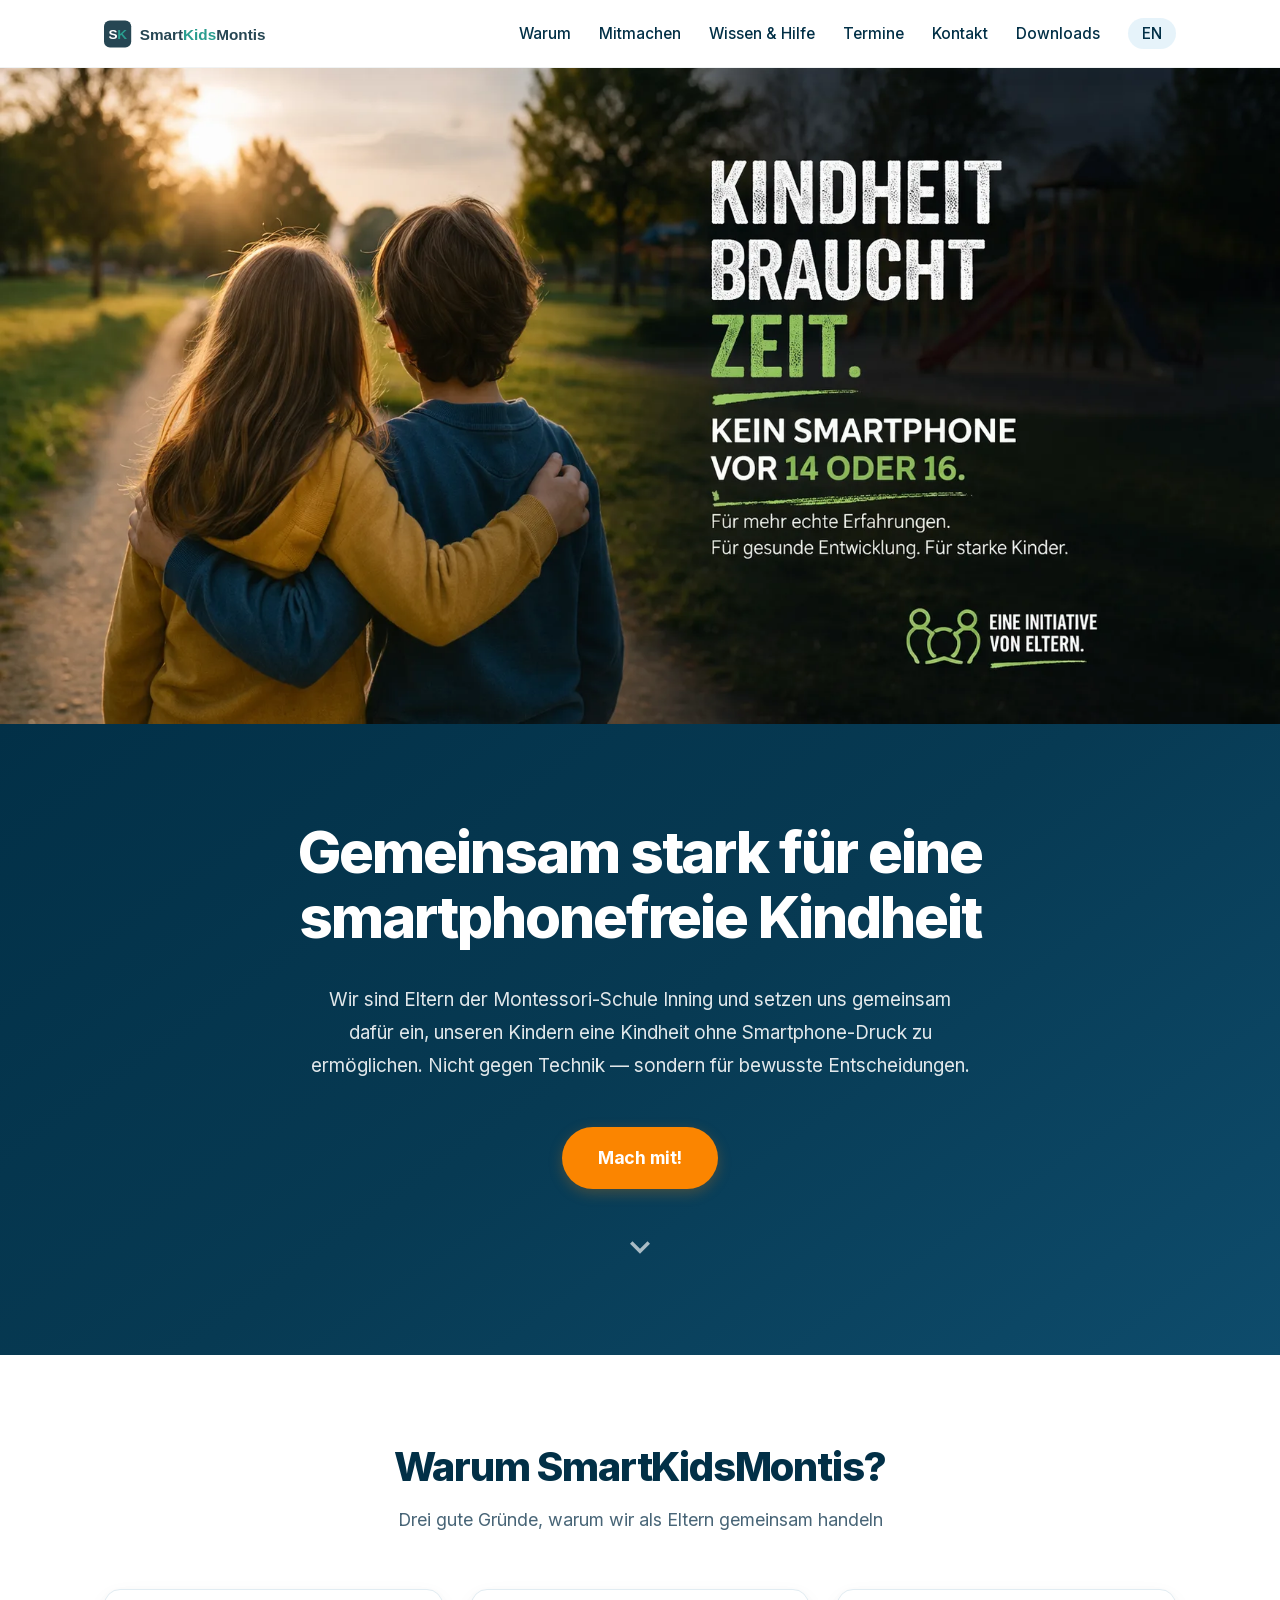
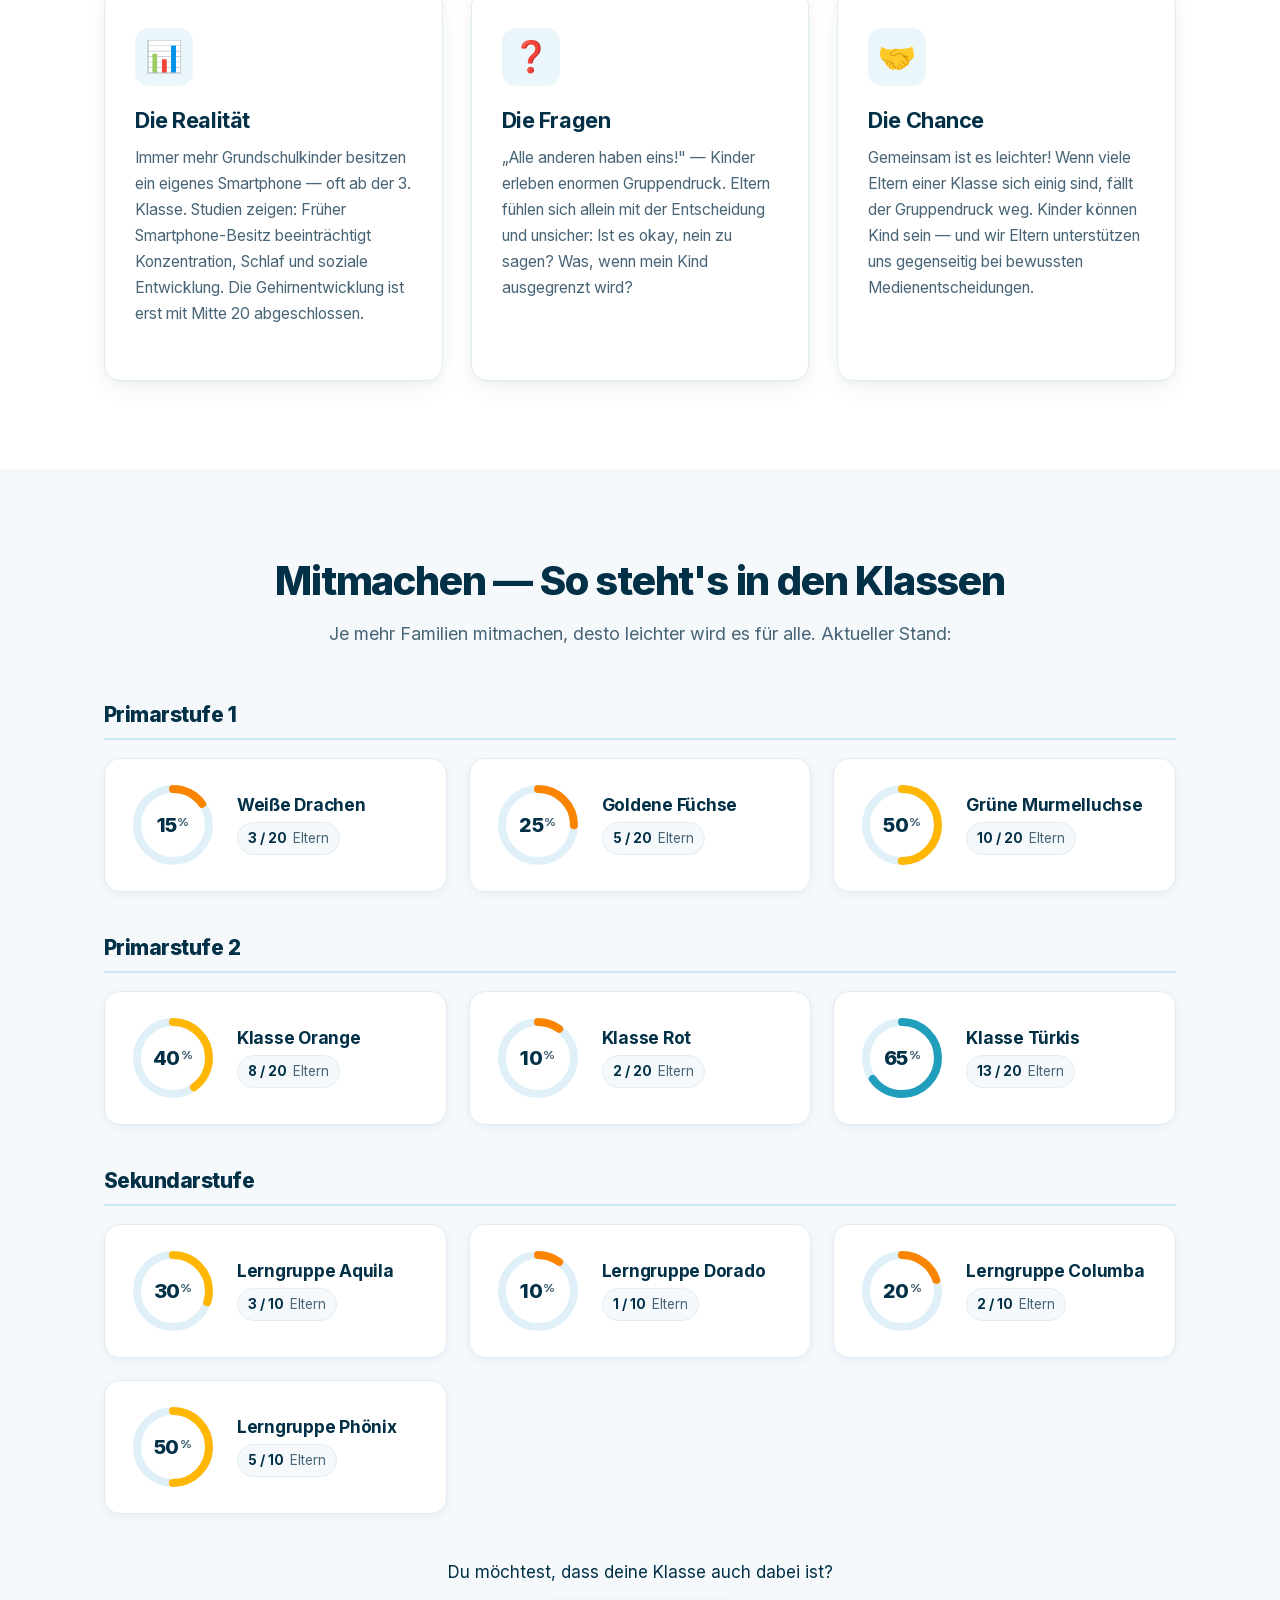
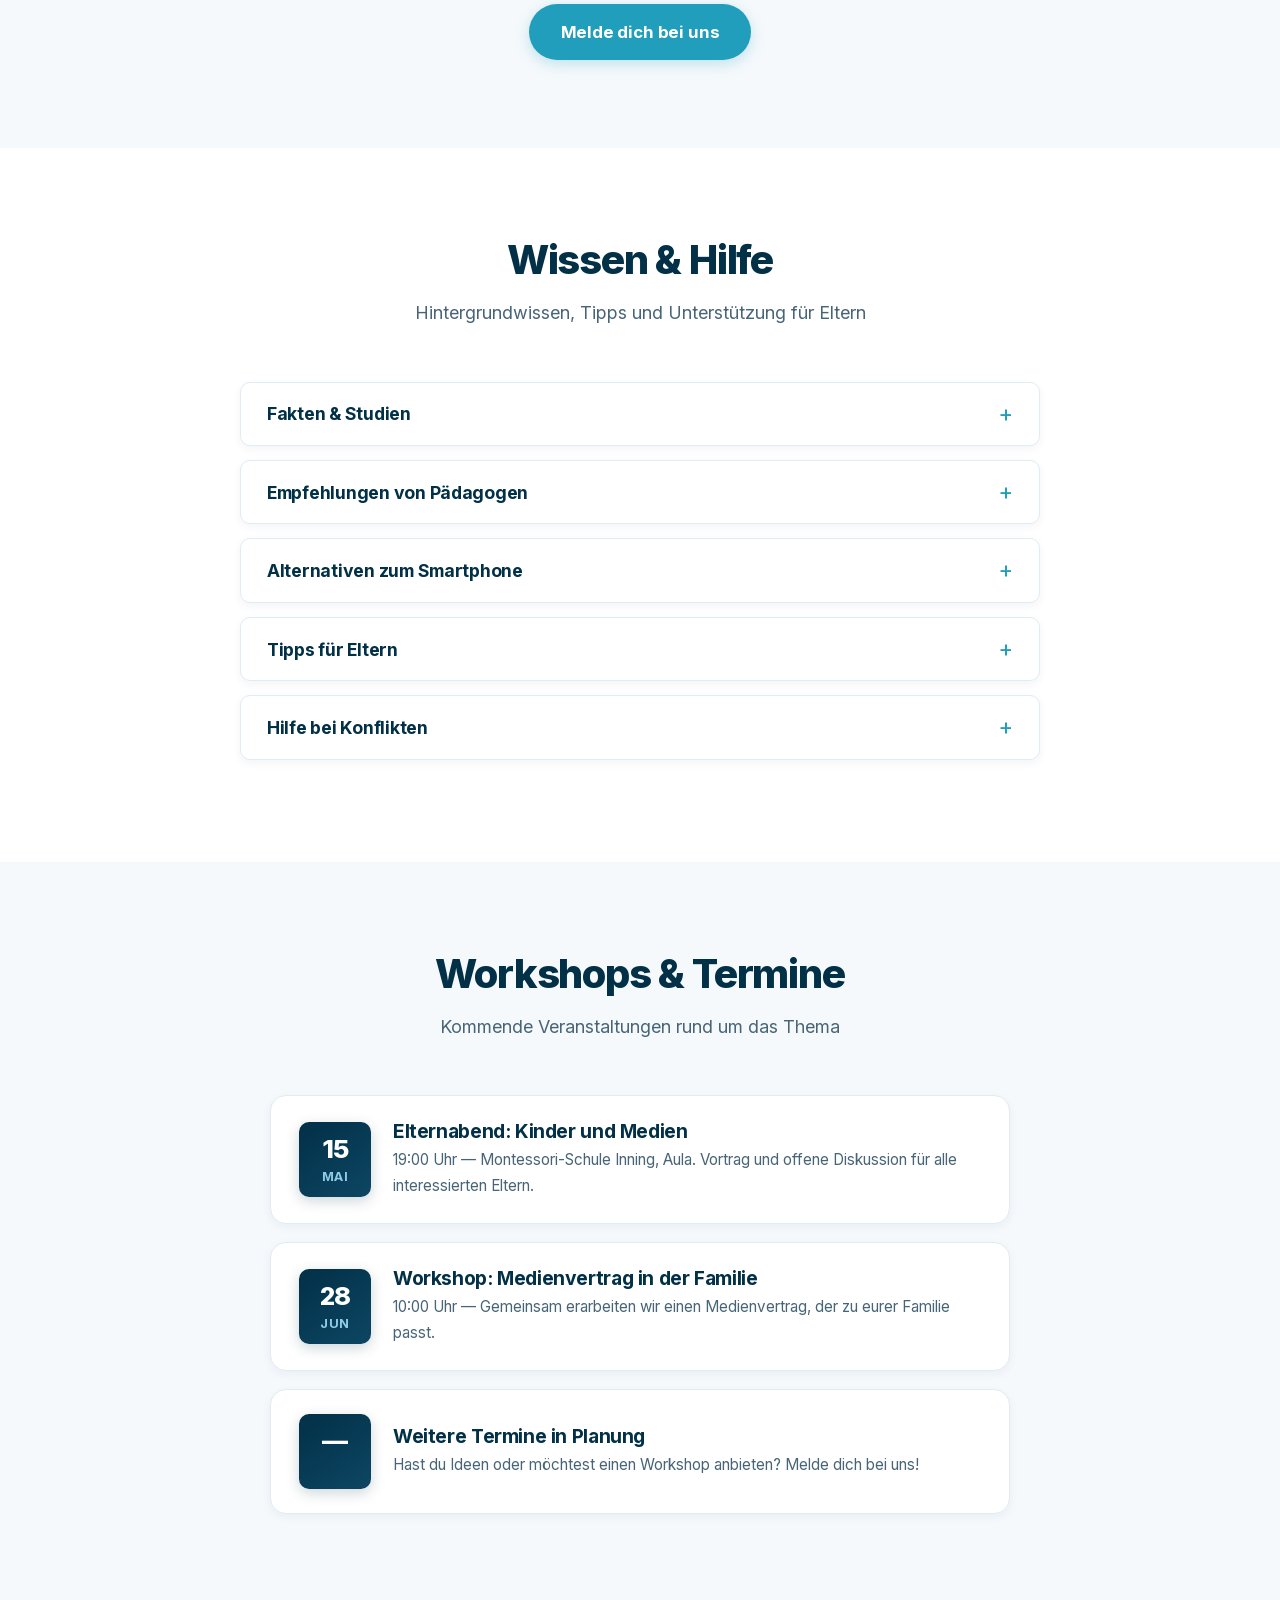
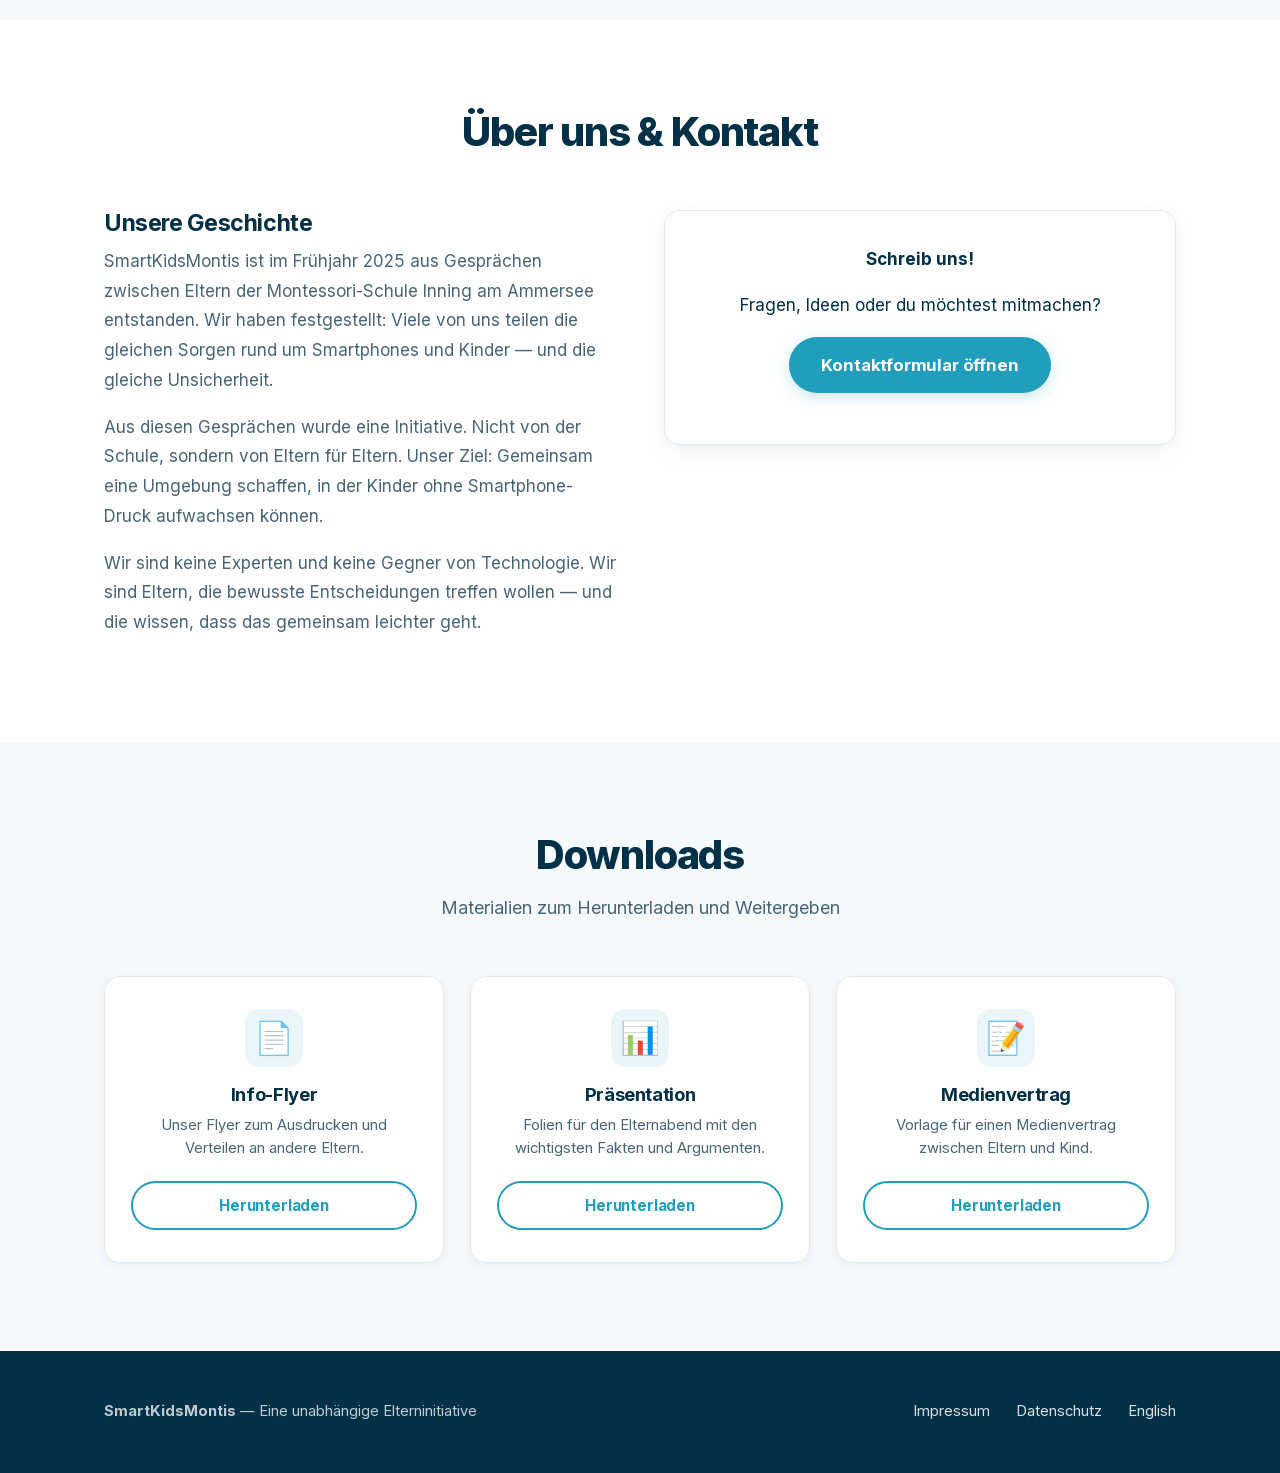
==== commit 6304cf04: "Redesign: ASE-Farbpalette, Inter-Font, weiche Schatten & runder Tracker" ====
--- a/index.html
+++ b/index.html
@@ -12,8 +12,7 @@
   <meta property="og:type" content="website">
   <meta property="og:locale" content="de_DE">
   <link rel="icon" href="img/favicon.svg" type="image/svg+xml">
-  <link rel="preload" href="fonts/lato-v25-latin-400.woff2" as="font" type="font/woff2" crossorigin>
-  <link rel="preload" href="fonts/sourcesanspro-v23-latin-700.woff2" as="font" type="font/woff2" crossorigin>
+  <link rel="preload" href="fonts/inter-v20-latin.woff2" as="font" type="font/woff2" crossorigin>
   <link rel="stylesheet" href="css/style.css">
   <link rel="preload" href="data/klassen.json" as="fetch" crossorigin>
   <script async src="https://tally.so/widgets/embed.js"></script>
--- a/css/style.css
+++ b/css/style.css
@@ -4,131 +4,64 @@
 
 /* --- Self-Hosted Fonts (DSGVO / GDPR compliant) --- */
 
-/* Lato 300 */
+/* Inter Variable (Latin-ext: German Umlaute etc.) */
 @font-face {
-  font-family: 'Lato';
+  font-family: 'Inter';
   font-style: normal;
-  font-weight: 300;
+  font-weight: 100 900;
   font-display: swap;
-  src: url('../fonts/lato-v25-latin-ext-300.woff2') format('woff2');
+  src: url('../fonts/inter-v20-latin-ext.woff2') format('woff2');
   unicode-range: U+0100-02BA, U+02BD-02C5, U+02C7-02CC, U+02CE-02D7, U+02DD-02FF, U+0304, U+0308, U+0329, U+1D00-1DBF, U+1E00-1E9F, U+1EF2-1EFF, U+2020, U+20A0-20AB, U+20AD-20C0, U+2113, U+2C60-2C7F, U+A720-A7FF;
 }
+
+/* Inter Variable (Latin standard) */
 @font-face {
-  font-family: 'Lato';
+  font-family: 'Inter';
   font-style: normal;
-  font-weight: 300;
+  font-weight: 100 900;
   font-display: swap;
-  src: url('../fonts/lato-v25-latin-300.woff2') format('woff2');
-  unicode-range: U+0000-00FF, U+0131, U+0152-0153, U+02BB-02BC, U+02C6, U+02DA, U+02DC, U+0304, U+0308, U+0329, U+2000-206F, U+20AC, U+2122, U+2191, U+2193, U+2212, U+2215, U+FEFF, U+FFFD;
-}
-
-/* Lato 400 (Regular) */
-@font-face {
-  font-family: 'Lato';
-  font-style: normal;
-  font-weight: 400;
-  font-display: swap;
-  src: url('../fonts/lato-v25-latin-ext-400.woff2') format('woff2');
-  unicode-range: U+0100-02BA, U+02BD-02C5, U+02C7-02CC, U+02CE-02D7, U+02DD-02FF, U+0304, U+0308, U+0329, U+1D00-1DBF, U+1E00-1E9F, U+1EF2-1EFF, U+2020, U+20A0-20AB, U+20AD-20C0, U+2113, U+2C60-2C7F, U+A720-A7FF;
-}
-@font-face {
-  font-family: 'Lato';
-  font-style: normal;
-  font-weight: 400;
-  font-display: swap;
-  src: url('../fonts/lato-v25-latin-400.woff2') format('woff2');
-  unicode-range: U+0000-00FF, U+0131, U+0152-0153, U+02BB-02BC, U+02C6, U+02DA, U+02DC, U+0304, U+0308, U+0329, U+2000-206F, U+20AC, U+2122, U+2191, U+2193, U+2212, U+2215, U+FEFF, U+FFFD;
-}
-
-/* Lato 700 (Bold) */
-@font-face {
-  font-family: 'Lato';
-  font-style: normal;
-  font-weight: 700;
-  font-display: swap;
-  src: url('../fonts/lato-v25-latin-ext-700.woff2') format('woff2');
-  unicode-range: U+0100-02BA, U+02BD-02C5, U+02C7-02CC, U+02CE-02D7, U+02DD-02FF, U+0304, U+0308, U+0329, U+1D00-1DBF, U+1E00-1E9F, U+1EF2-1EFF, U+2020, U+20A0-20AB, U+20AD-20C0, U+2113, U+2C60-2C7F, U+A720-A7FF;
-}
-@font-face {
-  font-family: 'Lato';
-  font-style: normal;
-  font-weight: 700;
-  font-display: swap;
-  src: url('../fonts/lato-v25-latin-700.woff2') format('woff2');
-  unicode-range: U+0000-00FF, U+0131, U+0152-0153, U+02BB-02BC, U+02C6, U+02DA, U+02DC, U+0304, U+0308, U+0329, U+2000-206F, U+20AC, U+2122, U+2191, U+2193, U+2212, U+2215, U+FEFF, U+FFFD;
-}
-
-/* Source Sans Pro 400 (Regular) */
-@font-face {
-  font-family: 'Source Sans Pro';
-  font-style: normal;
-  font-weight: 400;
-  font-display: swap;
-  src: url('../fonts/sourcesanspro-v23-latin-ext-400.woff2') format('woff2');
-  unicode-range: U+0100-02BA, U+02BD-02C5, U+02C7-02CC, U+02CE-02D7, U+02DD-02FF, U+0304, U+0308, U+0329, U+1D00-1DBF, U+1E00-1E9F, U+1EF2-1EFF, U+2020, U+20A0-20AB, U+20AD-20C0, U+2113, U+2C60-2C7F, U+A720-A7FF;
-}
-@font-face {
-  font-family: 'Source Sans Pro';
-  font-style: normal;
-  font-weight: 400;
-  font-display: swap;
-  src: url('../fonts/sourcesanspro-v23-latin-400.woff2') format('woff2');
-  unicode-range: U+0000-00FF, U+0131, U+0152-0153, U+02BB-02BC, U+02C6, U+02DA, U+02DC, U+0304, U+0308, U+0329, U+2000-206F, U+20AC, U+2122, U+2191, U+2193, U+2212, U+2215, U+FEFF, U+FFFD;
-}
-
-/* Source Sans Pro 600 (Semi-bold) */
-@font-face {
-  font-family: 'Source Sans Pro';
-  font-style: normal;
-  font-weight: 600;
-  font-display: swap;
-  src: url('../fonts/sourcesanspro-v23-latin-ext-600.woff2') format('woff2');
-  unicode-range: U+0100-02BA, U+02BD-02C5, U+02C7-02CC, U+02CE-02D7, U+02DD-02FF, U+0304, U+0308, U+0329, U+1D00-1DBF, U+1E00-1E9F, U+1EF2-1EFF, U+2020, U+20A0-20AB, U+20AD-20C0, U+2113, U+2C60-2C7F, U+A720-A7FF;
-}
-@font-face {
-  font-family: 'Source Sans Pro';
-  font-style: normal;
-  font-weight: 600;
-  font-display: swap;
-  src: url('../fonts/sourcesanspro-v23-latin-600.woff2') format('woff2');
-  unicode-range: U+0000-00FF, U+0131, U+0152-0153, U+02BB-02BC, U+02C6, U+02DA, U+02DC, U+0304, U+0308, U+0329, U+2000-206F, U+20AC, U+2122, U+2191, U+2193, U+2212, U+2215, U+FEFF, U+FFFD;
-}
-
-/* Source Sans Pro 700 (Bold) */
-@font-face {
-  font-family: 'Source Sans Pro';
-  font-style: normal;
-  font-weight: 700;
-  font-display: swap;
-  src: url('../fonts/sourcesanspro-v23-latin-ext-700.woff2') format('woff2');
-  unicode-range: U+0100-02BA, U+02BD-02C5, U+02C7-02CC, U+02CE-02D7, U+02DD-02FF, U+0304, U+0308, U+0329, U+1D00-1DBF, U+1E00-1E9F, U+1EF2-1EFF, U+2020, U+20A0-20AB, U+20AD-20C0, U+2113, U+2C60-2C7F, U+A720-A7FF;
-}
-@font-face {
-  font-family: 'Source Sans Pro';
-  font-style: normal;
-  font-weight: 700;
-  font-display: swap;
-  src: url('../fonts/sourcesanspro-v23-latin-700.woff2') format('woff2');
+  src: url('../fonts/inter-v20-latin.woff2') format('woff2');
   unicode-range: U+0000-00FF, U+0131, U+0152-0153, U+02BB-02BC, U+02C6, U+02DA, U+02DC, U+0304, U+0308, U+0329, U+2000-206F, U+20AC, U+2122, U+2191, U+2193, U+2212, U+2215, U+FEFF, U+FFFD;
 }
 
 /* --- CSS Variables --- */
 :root {
-  --teal: #2A9D8F;
-  --teal-dark: #238277;
-  --navy: #264653;
-  --yellow: #E9C46A;
-  --orange: #F4A261;
-  --bg-light: #FAFAF5;
-  --bg-white: #FFFFFF;
-  --text: #264653;
-  --text-light: #4A6A7A;
-  --border: #E0E0D8;
-  --shadow: rgba(38, 70, 83, 0.08);
-  --radius: 12px;
-  --radius-sm: 8px;
+  /* ASE Palette: Refreshing Summer Fun */
+  --teal-light: #8ecae6;
+  --teal: #219ebc;
+  --navy: #023047;
+  --yellow: #ffb703;
+  --orange: #fb8500;
+
+  /* Extended & State Colors */
+  --navy-dark: #011d2b;
+  --navy-light: #083c58;
+  --teal-dark: #197c94;
+  --teal-soft: rgba(142, 202, 230, 0.18);
+  --orange-hover: #e07700;
+
+  /* Fresh canvas backgrounds */
+  --bg-light: #f5f9fc;
+  --bg-white: #ffffff;
+  --text: #023047;
+  --text-light: #486577;
+  --border: #e1ecf2;
+  --border-focus: #8ecae6;
+
+  /* Weiche Schatten (Soft diffuse multi-layer shadows) */
+  --shadow-xs: 0 1px 3px rgba(2, 48, 71, 0.04);
+  --shadow-sm: 0 3px 10px rgba(2, 48, 71, 0.05);
+  --shadow: 0 8px 24px -4px rgba(2, 48, 71, 0.08), 0 2px 8px -1px rgba(2, 48, 71, 0.04);
+  --shadow-hover: 0 16px 36px -6px rgba(2, 48, 71, 0.12), 0 4px 12px -2px rgba(2, 48, 71, 0.05);
+  --shadow-lg: 0 24px 48px -12px rgba(2, 48, 71, 0.14);
+  --shadow-orange: 0 8px 24px -4px rgba(251, 133, 0, 0.4);
+  --shadow-teal: 0 8px 24px -4px rgba(33, 158, 188, 0.4);
+
+  --radius: 16px;
+  --radius-sm: 10px;
+  --radius-full: 9999px;
   --max-width: 1120px;
-  --nav-height: 64px;
+  --nav-height: 68px;
 }
 
 /* --- Reset & Base --- */
@@ -144,31 +77,51 @@
 }
 
 body {
-  font-family: 'Lato', -apple-system, BlinkMacSystemFont, 'Segoe UI', sans-serif;
+  font-family: 'Inter', -apple-system, BlinkMacSystemFont, 'Segoe UI', Roboto, Helvetica, Arial, sans-serif;
   font-weight: 400;
   font-size: 17px;
   line-height: 1.7;
   color: var(--text);
   background: var(--bg-light);
   -webkit-font-smoothing: antialiased;
-  font-size-adjust: 0.465;
+  -moz-osx-font-smoothing: grayscale;
 }
 
 h1, h2, h3, h4 {
-  font-family: 'Source Sans Pro', -apple-system, BlinkMacSystemFont, 'Segoe UI', sans-serif;
-  font-weight: 700;
-  line-height: 1.25;
-  color: var(--navy);
-  font-size-adjust: 0.478;
-}
-
-h1 { font-size: 2.6rem; }
-h2 { font-size: 2rem; margin-bottom: 0.5em; }
-h3 { font-size: 1.35rem; margin-bottom: 0.4em; }
+  font-family: 'Inter', -apple-system, BlinkMacSystemFont, 'Segoe UI', Roboto, Helvetica, Arial, sans-serif;
+  color: var(--navy);
+  line-height: 1.2;
+}
+
+h1 {
+  font-size: clamp(2.4rem, 5vw, 3.5rem);
+  font-weight: 800;
+  letter-spacing: -0.035em;
+}
+
+h2 {
+  font-size: clamp(1.85rem, 3.5vw, 2.5rem);
+  font-weight: 800;
+  letter-spacing: -0.03em;
+  margin-bottom: 0.5em;
+}
+
+h3 {
+  font-size: clamp(1.25rem, 2.2vw, 1.45rem);
+  font-weight: 700;
+  letter-spacing: -0.02em;
+  margin-bottom: 0.4em;
+}
+
+h4 {
+  font-size: 1.08rem;
+  font-weight: 700;
+  letter-spacing: -0.015em;
+}
 
 p { margin-bottom: 1em; }
-a { color: var(--teal); text-decoration: none; }
-a:hover { text-decoration: underline; }
+a { color: var(--teal); text-decoration: none; transition: color 0.2s; }
+a:hover { color: var(--navy); text-decoration: underline; }
 
 img { max-width: 100%; height: auto; display: block; }
 
@@ -180,7 +133,7 @@
 }
 
 section {
-  padding: 80px 0;
+  padding: 88px 0;
 }
 
 section:nth-child(even) {
@@ -189,39 +142,49 @@
 
 /* --- Buttons --- */
 .btn {
-  display: inline-block;
+  display: inline-flex;
+  align-items: center;
+  justify-content: center;
+  gap: 8px;
   padding: 14px 32px;
-  border-radius: var(--radius-sm);
-  font-family: 'Source Sans Pro', sans-serif;
-  font-weight: 600;
+  border-radius: var(--radius-full);
+  font-family: 'Inter', sans-serif;
+  font-weight: 700;
   font-size: 1.05rem;
+  letter-spacing: -0.01em;
   text-decoration: none;
   cursor: pointer;
-  transition: background 0.2s, transform 0.15s;
   border: none;
+  transition: all 0.25s cubic-bezier(0.16, 1, 0.3, 1);
 }
 
 .btn:hover {
   text-decoration: none;
-  transform: translateY(-1px);
+  transform: translateY(-2px);
 }
 
 .btn-primary {
-  background: var(--yellow);
-  color: var(--navy);
+  background: var(--orange);
+  color: #fff;
+  box-shadow: 0 4px 14px rgba(251, 133, 0, 0.25);
 }
 
 .btn-primary:hover {
-  background: #d4b05c;
+  background: var(--orange-hover);
+  color: #fff;
+  box-shadow: var(--shadow-orange);
 }
 
 .btn-secondary {
   background: var(--teal);
   color: #fff;
+  box-shadow: 0 4px 14px rgba(33, 158, 188, 0.25);
 }
 
 .btn-secondary:hover {
   background: var(--teal-dark);
+  color: #fff;
+  box-shadow: var(--shadow-teal);
 }
 
 .btn-outline {
@@ -233,6 +196,7 @@
 .btn-outline:hover {
   background: var(--teal);
   color: #fff;
+  box-shadow: var(--shadow-teal);
 }
 
 /* --- Navigation --- */
@@ -242,11 +206,15 @@
   left: 0;
   width: 100%;
   height: var(--nav-height);
-  background: var(--bg-white);
-  box-shadow: 0 1px 4px var(--shadow);
+  background: rgba(255, 255, 255, 0.94);
+  backdrop-filter: blur(12px);
+  -webkit-backdrop-filter: blur(12px);
+  border-bottom: 1px solid rgba(2, 48, 71, 0.06);
+  box-shadow: 0 4px 20px rgba(2, 48, 71, 0.04);
   z-index: 1000;
   display: flex;
   align-items: center;
+  transition: background 0.3s;
 }
 
 .navbar .container {
@@ -262,7 +230,7 @@
 }
 
 .nav-brand img {
-  height: 32px;
+  height: 34px;
   width: auto;
 }
 
@@ -274,30 +242,34 @@
 }
 
 .nav-links a {
-  color: var(--text);
-  font-size: 0.95rem;
-  font-weight: 400;
+  color: var(--navy);
+  font-size: 0.96rem;
+  font-weight: 500;
   text-decoration: none;
   transition: color 0.2s;
+  position: relative;
 }
 
 .nav-links a:hover,
 .nav-links a.active {
   color: var(--teal);
+  text-decoration: none;
 }
 
 .lang-switch {
-  background: var(--bg-light);
-  padding: 5px 12px;
-  border-radius: 20px;
+  background: rgba(142, 202, 230, 0.22);
+  padding: 6px 14px;
+  border-radius: var(--radius-full);
   font-size: 0.85rem;
-  font-weight: 600;
-  color: var(--navy);
+  font-weight: 700;
+  color: var(--navy);
+  transition: all 0.2s;
 }
 
 .lang-switch:hover {
   background: var(--teal);
   color: #fff;
+  text-decoration: none;
 }
 
 /* Hamburger */
@@ -346,45 +318,55 @@
 
 /* --- Hero --- */
 .hero {
-  padding: 80px 0;
-  background: linear-gradient(135deg, var(--navy) 0%, #1d3a47 100%);
+  padding: 96px 0 88px;
+  background: linear-gradient(145deg, #023047 0%, #073a53 50%, #0e4c6c 100%);
   color: #fff;
   text-align: center;
+  position: relative;
 }
 
 section.hero {
-  background: linear-gradient(135deg, var(--navy) 0%, #1d3a47 100%);
+  background: linear-gradient(145deg, #023047 0%, #073a53 50%, #0e4c6c 100%);
 }
 
 .hero h1 {
   color: #fff;
-  margin-bottom: 0.5em;
-  max-width: 700px;
-  margin-left: auto;
-  margin-right: auto;
+  max-width: 800px;
+  margin: 0 auto 0.55em;
+  font-size: clamp(2.4rem, 5.2vw, 3.6rem);
+  font-weight: 800;
+  line-height: 1.14;
+  letter-spacing: -0.035em;
 }
 
 .hero .subtitle {
-  font-size: 1.15rem;
-  line-height: 1.7;
-  color: rgba(255, 255, 255, 0.85);
-  max-width: 600px;
-  margin: 0 auto 2em;
+  font-size: 1.18rem;
+  line-height: 1.75;
+  color: rgba(255, 255, 255, 0.88);
+  max-width: 660px;
+  margin: 0 auto 2.4em;
+  font-weight: 400;
 }
 
 .hero .btn {
   font-size: 1.1rem;
+  padding: 16px 36px;
 }
 
 /* --- Scroll Indicator --- */
 .scroll-indicator {
   display: block;
-  margin: 32px auto 0;
-  width: 40px;
-  height: 40px;
-  color: rgba(255, 255, 255, 0.6);
+  margin: 36px auto 0;
+  width: 42px;
+  height: 42px;
+  color: rgba(255, 255, 255, 0.65);
   text-decoration: none;
   animation: bounce 2s infinite;
+  transition: color 0.2s;
+}
+
+.scroll-indicator:hover {
+  color: #fff;
 }
 
 .scroll-indicator svg {
@@ -403,8 +385,8 @@
   position: fixed;
   bottom: 32px;
   right: 32px;
-  width: 44px;
-  height: 44px;
+  width: 48px;
+  height: 48px;
   background: var(--teal);
   color: #fff;
   border: none;
@@ -413,10 +395,10 @@
   display: flex;
   align-items: center;
   justify-content: center;
-  box-shadow: 0 2px 8px rgba(0,0,0,0.2);
+  box-shadow: var(--shadow-teal);
   opacity: 0;
   visibility: hidden;
-  transition: opacity 0.3s, visibility 0.3s, transform 0.2s;
+  transition: opacity 0.3s, visibility 0.3s, transform 0.25s, background 0.2s;
   z-index: 900;
 }
 
@@ -427,25 +409,32 @@
 
 .back-to-top:hover {
   background: var(--teal-dark);
-  transform: translateY(-2px);
+  transform: translateY(-3px);
+  box-shadow: 0 10px 24px -2px rgba(33, 158, 188, 0.5);
 }
 
 .back-to-top svg {
-  width: 20px;
-  height: 20px;
+  width: 22px;
+  height: 22px;
 }
 
 /* --- Section Headers --- */
 .section-header {
   text-align: center;
-  margin-bottom: 48px;
+  margin-bottom: 54px;
+}
+
+.section-header h2 {
+  color: var(--navy);
+  margin-bottom: 0.35em;
 }
 
 .section-header p {
   color: var(--text-light);
-  max-width: 600px;
-  margin: 0.5em auto 0;
-  font-size: 1.05rem;
+  max-width: 640px;
+  margin: 0 auto;
+  font-size: 1.12rem;
+  line-height: 1.65;
 }
 
 /* --- Cards Grid --- */
@@ -457,83 +446,194 @@
 
 .card {
   background: var(--bg-white);
+  border: 1px solid var(--border);
   border-radius: var(--radius);
-  padding: 36px 28px;
-  box-shadow: 0 2px 12px var(--shadow);
-  transition: transform 0.2s, box-shadow 0.2s;
+  padding: 38px 30px;
+  box-shadow: var(--shadow);
+  transition: transform 0.25s cubic-bezier(0.16, 1, 0.3, 1), box-shadow 0.25s cubic-bezier(0.16, 1, 0.3, 1), border-color 0.25s ease;
+  display: flex;
+  flex-direction: column;
 }
 
 .card:hover {
-  transform: translateY(-3px);
-  box-shadow: 0 6px 20px rgba(38, 70, 83, 0.12);
+  transform: translateY(-4px);
+  box-shadow: var(--shadow-hover);
+  border-color: rgba(142, 202, 230, 0.6);
 }
 
 .card-icon {
-  font-size: 2.2rem;
-  margin-bottom: 16px;
+  font-size: 1.9rem;
+  width: 58px;
+  height: 58px;
+  border-radius: 14px;
+  background: var(--teal-soft);
+  display: flex;
+  align-items: center;
+  justify-content: center;
+  margin-bottom: 22px;
 }
 
 .card h3 {
-  color: var(--teal);
+  color: var(--navy);
+  font-size: 1.35rem;
+  font-weight: 700;
+  margin-bottom: 12px;
 }
 
 .card p {
   color: var(--text-light);
-  font-size: 0.97rem;
-}
-
-/* on even (white) sections, cards need bg-light */
+  font-size: 0.98rem;
+  line-height: 1.65;
+}
+
+/* on even (white) sections, cards need subtle background / shadow distinction */
 section:nth-child(even) .card {
-  background: var(--bg-light);
-}
-
-/* --- Participation Tracker --- */
+  background: var(--bg-white);
+  border-color: var(--border);
+}
+
+/* --- Participation Tracker (Runder Tracker mit Prozentzahl im Zentrum) --- */
 .tracker-grid {
   display: grid;
-  grid-template-columns: repeat(2, 1fr);
+  grid-template-columns: repeat(auto-fill, minmax(290px, 1fr));
+  gap: 22px;
+  margin-bottom: 44px;
+}
+
+.tracker-item {
+  background: var(--bg-white);
+  border: 1px solid var(--border);
+  border-radius: var(--radius);
+  padding: 22px 24px;
+  box-shadow: var(--shadow-sm);
+  display: flex;
+  align-items: center;
   gap: 20px;
-  margin-bottom: 40px;
-}
-
-.tracker-item {
-  background: var(--bg-white);
-  border-radius: var(--radius-sm);
-  padding: 20px 24px;
-  box-shadow: 0 1px 6px var(--shadow);
-}
-
-.tracker-label {
-  display: flex;
-  justify-content: space-between;
-  margin-bottom: 8px;
-  font-weight: 600;
-  font-size: 0.95rem;
-}
-
-.tracker-bar {
-  height: 12px;
-  background: #E8E8E0;
-  border-radius: 6px;
+  transition: transform 0.25s cubic-bezier(0.16, 1, 0.3, 1), box-shadow 0.25s cubic-bezier(0.16, 1, 0.3, 1), border-color 0.25s ease;
+}
+
+.tracker-item:hover {
+  transform: translateY(-3px);
+  box-shadow: var(--shadow);
+  border-color: var(--teal-light);
+}
+
+.tracker-circle-container {
+  position: relative;
+  width: 88px;
+  height: 88px;
+  flex-shrink: 0;
+  display: flex;
+  align-items: center;
+  justify-content: center;
+}
+
+.tracker-ring {
+  transform: rotate(-90deg);
+  width: 100%;
+  height: 100%;
+}
+
+.tracker-ring-bg {
+  fill: none;
+  stroke: rgba(142, 202, 230, 0.28);
+  stroke-width: 8;
+}
+
+.tracker-ring-fill {
+  fill: none;
+  stroke-width: 8;
+  stroke-linecap: round;
+  transition: stroke-dashoffset 0.8s cubic-bezier(0.16, 1, 0.3, 1);
+}
+
+.tracker-ring-fill.green {
+  stroke: var(--teal);
+}
+
+.tracker-ring-fill.yellow {
+  stroke: var(--yellow);
+}
+
+.tracker-ring-fill.red {
+  stroke: var(--orange);
+}
+
+.tracker-pct-center {
+  position: absolute;
+  inset: 0;
+  display: flex;
+  align-items: center;
+  justify-content: center;
+  pointer-events: none;
+}
+
+.tracker-pct-number {
+  font-family: 'Inter', sans-serif;
+  font-size: 1.25rem;
+  font-weight: 800;
+  color: var(--navy);
+  letter-spacing: -0.03em;
+  line-height: 1;
+}
+
+.tracker-pct-sign {
+  font-family: 'Inter', sans-serif;
+  font-size: 0.72rem;
+  font-weight: 700;
+  color: var(--text-light);
+  margin-left: 1px;
+  margin-top: -3px;
+}
+
+.tracker-info {
+  display: flex;
+  flex-direction: column;
+  gap: 6px;
+  min-width: 0;
+}
+
+.tracker-class-name {
+  font-size: 1.08rem;
+  font-weight: 700;
+  color: var(--navy);
+  letter-spacing: -0.015em;
+  line-height: 1.25;
+  white-space: nowrap;
   overflow: hidden;
-}
-
-.tracker-fill {
-  height: 100%;
-  border-radius: 6px;
-  transition: width 0.6s ease;
-}
-
-.tracker-fill.red { background: #E76F51; }
-.tracker-fill.yellow { background: var(--orange); }
-.tracker-fill.green { background: var(--teal); }
+  text-overflow: ellipsis;
+}
+
+.tracker-badge {
+  display: inline-flex;
+  align-items: center;
+  gap: 6px;
+  background: var(--bg-light);
+  border: 1px solid var(--border);
+  padding: 4px 10px;
+  border-radius: var(--radius-full);
+  font-size: 0.85rem;
+  color: var(--text-light);
+  width: fit-content;
+}
+
+.tracker-count {
+  font-weight: 700;
+  color: var(--navy);
+}
 
 .tracker-group-title {
-  font-size: 1.1rem;
-  color: var(--teal);
-  margin-top: 32px;
-  margin-bottom: 16px;
-  padding-bottom: 8px;
-  border-bottom: 2px solid var(--teal);
+  font-size: 1.3rem;
+  font-weight: 800;
+  color: var(--navy);
+  letter-spacing: -0.025em;
+  margin-top: 38px;
+  margin-bottom: 18px;
+  padding-bottom: 10px;
+  border-bottom: 2px solid rgba(142, 202, 230, 0.4);
+  display: flex;
+  align-items: center;
+  gap: 8px;
 }
 
 .tracker-group-title:first-of-type {
@@ -542,35 +642,43 @@
 
 .tracker-cta {
   text-align: center;
-  margin-top: 32px;
+  margin-top: 36px;
 }
 
 /* --- Accordion (Wissen & Hilfe) --- */
 .accordion {
-  max-width: 780px;
+  max-width: 800px;
   margin: 0 auto;
 }
 
 .accordion-item {
   background: var(--bg-white);
+  border: 1px solid var(--border);
   border-radius: var(--radius-sm);
-  margin-bottom: 12px;
-  box-shadow: 0 1px 4px var(--shadow);
+  margin-bottom: 14px;
+  box-shadow: var(--shadow-sm);
   overflow: hidden;
+  transition: box-shadow 0.25s ease, border-color 0.25s ease;
+}
+
+.accordion-item:hover {
+  box-shadow: var(--shadow);
+  border-color: rgba(142, 202, 230, 0.5);
 }
 
 section:nth-child(even) .accordion-item {
-  background: var(--bg-light);
+  background: var(--bg-white);
 }
 
 .accordion-header {
   width: 100%;
   background: none;
   border: none;
-  padding: 18px 24px;
-  font-family: 'Source Sans Pro', sans-serif;
-  font-weight: 600;
+  padding: 20px 26px;
+  font-family: 'Inter', sans-serif;
+  font-weight: 700;
   font-size: 1.1rem;
+  letter-spacing: -0.015em;
   color: var(--navy);
   text-align: left;
   cursor: pointer;
@@ -587,9 +695,10 @@
 .accordion-header::after {
   content: '+';
   font-size: 1.4rem;
-  font-weight: 300;
+  font-weight: 400;
   color: var(--teal);
   transition: transform 0.3s;
+  line-height: 1;
 }
 
 .accordion-item.open .accordion-header::after {
@@ -603,66 +712,82 @@
 }
 
 .accordion-body-inner {
-  padding: 0 24px 20px;
+  padding: 0 26px 22px;
   color: var(--text-light);
-  font-size: 0.97rem;
+  font-size: 0.98rem;
+  line-height: 1.7;
 }
 
 .accordion-body-inner ul {
-  margin: 8px 0;
+  margin: 10px 0;
   padding-left: 20px;
 }
 
 .accordion-body-inner li {
-  margin-bottom: 6px;
+  margin-bottom: 8px;
 }
 
 /* --- Events --- */
 .events-list {
-  max-width: 700px;
+  max-width: 740px;
   margin: 0 auto;
 }
 
 .event-card {
   display: flex;
-  gap: 20px;
-  align-items: flex-start;
-  background: var(--bg-white);
-  border-radius: var(--radius-sm);
-  padding: 24px;
-  margin-bottom: 16px;
-  box-shadow: 0 1px 6px var(--shadow);
+  gap: 22px;
+  align-items: center;
+  background: var(--bg-white);
+  border: 1px solid var(--border);
+  border-radius: var(--radius);
+  padding: 24px 28px;
+  margin-bottom: 18px;
+  box-shadow: var(--shadow-sm);
+  transition: transform 0.25s cubic-bezier(0.16, 1, 0.3, 1), box-shadow 0.25s cubic-bezier(0.16, 1, 0.3, 1), border-color 0.25s ease;
+}
+
+.event-card:hover {
+  transform: translateY(-2px);
+  box-shadow: var(--shadow);
+  border-color: rgba(142, 202, 230, 0.5);
 }
 
 section:nth-child(even) .event-card {
-  background: var(--bg-light);
+  background: var(--bg-white);
 }
 
 .event-date {
-  min-width: 64px;
+  min-width: 72px;
   text-align: center;
-  background: var(--teal);
+  background: linear-gradient(145deg, var(--navy) 0%, #0d4663 100%);
   color: #fff;
   border-radius: var(--radius-sm);
-  padding: 10px 8px;
-  font-family: 'Source Sans Pro', sans-serif;
+  padding: 12px 10px;
+  font-family: 'Inter', sans-serif;
   line-height: 1.2;
+  box-shadow: 0 4px 14px rgba(2, 48, 71, 0.2);
 }
 
 .event-date .day {
-  font-size: 1.5rem;
-  font-weight: 700;
+  font-size: 1.6rem;
+  font-weight: 800;
   display: block;
+  letter-spacing: -0.03em;
 }
 
 .event-date .month {
   font-size: 0.8rem;
-  font-weight: 600;
+  font-weight: 700;
   text-transform: uppercase;
+  color: var(--teal-light);
+  letter-spacing: 0.04em;
 }
 
 .event-info h3 {
+  font-size: 1.2rem;
+  font-weight: 700;
   margin-bottom: 4px;
+  color: var(--navy);
 }
 
 .event-info p {
@@ -681,18 +806,20 @@
 
 .about-text p {
   color: var(--text-light);
+  line-height: 1.75;
 }
 
 .tally-embed {
   background: var(--bg-white);
+  border: 1px solid var(--border);
   border-radius: var(--radius);
-  padding: 32px;
-  box-shadow: 0 2px 12px var(--shadow);
+  padding: 34px 30px;
+  box-shadow: var(--shadow);
   text-align: center;
 }
 
 section:nth-child(even) .tally-embed {
-  background: var(--bg-light);
+  background: var(--bg-white);
 }
 
 .tally-placeholder {
@@ -704,48 +831,71 @@
 .downloads-grid {
   display: grid;
   grid-template-columns: repeat(3, 1fr);
-  gap: 24px;
+  gap: 26px;
 }
 
 .download-card {
   background: var(--bg-white);
-  border-radius: var(--radius-sm);
-  padding: 28px 24px;
+  border: 1px solid var(--border);
+  border-radius: var(--radius);
+  padding: 32px 26px;
   text-align: center;
-  box-shadow: 0 1px 6px var(--shadow);
-  transition: transform 0.2s;
+  box-shadow: var(--shadow-sm);
+  transition: transform 0.25s cubic-bezier(0.16, 1, 0.3, 1), box-shadow 0.25s cubic-bezier(0.16, 1, 0.3, 1), border-color 0.25s ease;
+  display: flex;
+  flex-direction: column;
+  align-items: center;
 }
 
 section:nth-child(even) .download-card {
-  background: var(--bg-light);
+  background: var(--bg-white);
 }
 
 .download-card:hover {
-  transform: translateY(-2px);
+  transform: translateY(-3px);
+  box-shadow: var(--shadow);
+  border-color: rgba(142, 202, 230, 0.5);
 }
 
 .download-icon {
-  font-size: 2.4rem;
-  margin-bottom: 12px;
+  width: 58px;
+  height: 58px;
+  border-radius: 14px;
+  background: var(--teal-soft);
+  display: flex;
+  align-items: center;
+  justify-content: center;
+  font-size: 2rem;
+  margin-bottom: 16px;
 }
 
 .download-card h3 {
-  font-size: 1.1rem;
+  font-size: 1.15rem;
+  font-weight: 700;
+  color: var(--navy);
   margin-bottom: 8px;
 }
 
 .download-card p {
   color: var(--text-light);
-  font-size: 0.9rem;
-  margin-bottom: 16px;
+  font-size: 0.92rem;
+  line-height: 1.6;
+  margin-bottom: 20px;
+  flex-grow: 1;
+}
+
+.download-card .btn {
+  padding: 10px 24px;
+  font-size: 0.95rem;
+  width: 100%;
 }
 
 /* --- Footer --- */
 .footer {
   background: var(--navy);
-  color: rgba(255, 255, 255, 0.7);
-  padding: 40px 0;
-  font-size: 0.9rem;
+  color: rgba(255, 255, 255, 0.75);
+  padding: 48px 0;
+  font-size: 0.92rem;
 }
 
 .footer-inner {
@@ -753,20 +903,22 @@
   justify-content: space-between;
   align-items: center;
   flex-wrap: wrap;
-  gap: 16px;
+  gap: 18px;
 }
 
 .footer a {
   color: rgba(255, 255, 255, 0.85);
+  transition: color 0.2s;
 }
 
 .footer a:hover {
   color: var(--yellow);
+  text-decoration: none;
 }
 
 .footer-links {
   display: flex;
-  gap: 24px;
+  gap: 26px;
   list-style: none;
 }
 
@@ -774,7 +926,7 @@
 @media (max-width: 900px) {
   .cards {
     grid-template-columns: 1fr;
-    gap: 20px;
+    gap: 22px;
   }
 
   .downloads-grid {
@@ -787,11 +939,11 @@
 
   .about-grid {
     grid-template-columns: 1fr;
-    gap: 32px;
-  }
-
-  h1 { font-size: 2rem; }
-  h2 { font-size: 1.6rem; }
+    gap: 36px;
+  }
+
+  h1 { font-size: 2.2rem; }
+  h2 { font-size: 1.75rem; }
 }
 
 @media (max-width: 768px) {
@@ -807,9 +959,10 @@
     width: 100%;
     background: var(--bg-white);
     flex-direction: column;
-    padding: 16px 24px;
+    padding: 18px 24px;
     gap: 0;
-    box-shadow: 0 4px 12px var(--shadow);
+    box-shadow: 0 12px 32px rgba(2, 48, 71, 0.1);
+    border-bottom: 1px solid var(--border);
   }
 
   .nav-links.open {
@@ -826,11 +979,11 @@
   }
 
   .hero {
-    padding: 120px 0 70px;
+    padding: 110px 0 70px;
   }
 
   section {
-    padding: 56px 0;
+    padding: 64px 0;
   }
 
   .downloads-grid {
@@ -839,7 +992,8 @@
 
   .event-card {
     flex-direction: column;
-    gap: 12px;
+    align-items: flex-start;
+    gap: 14px;
   }
 
   .footer-inner {
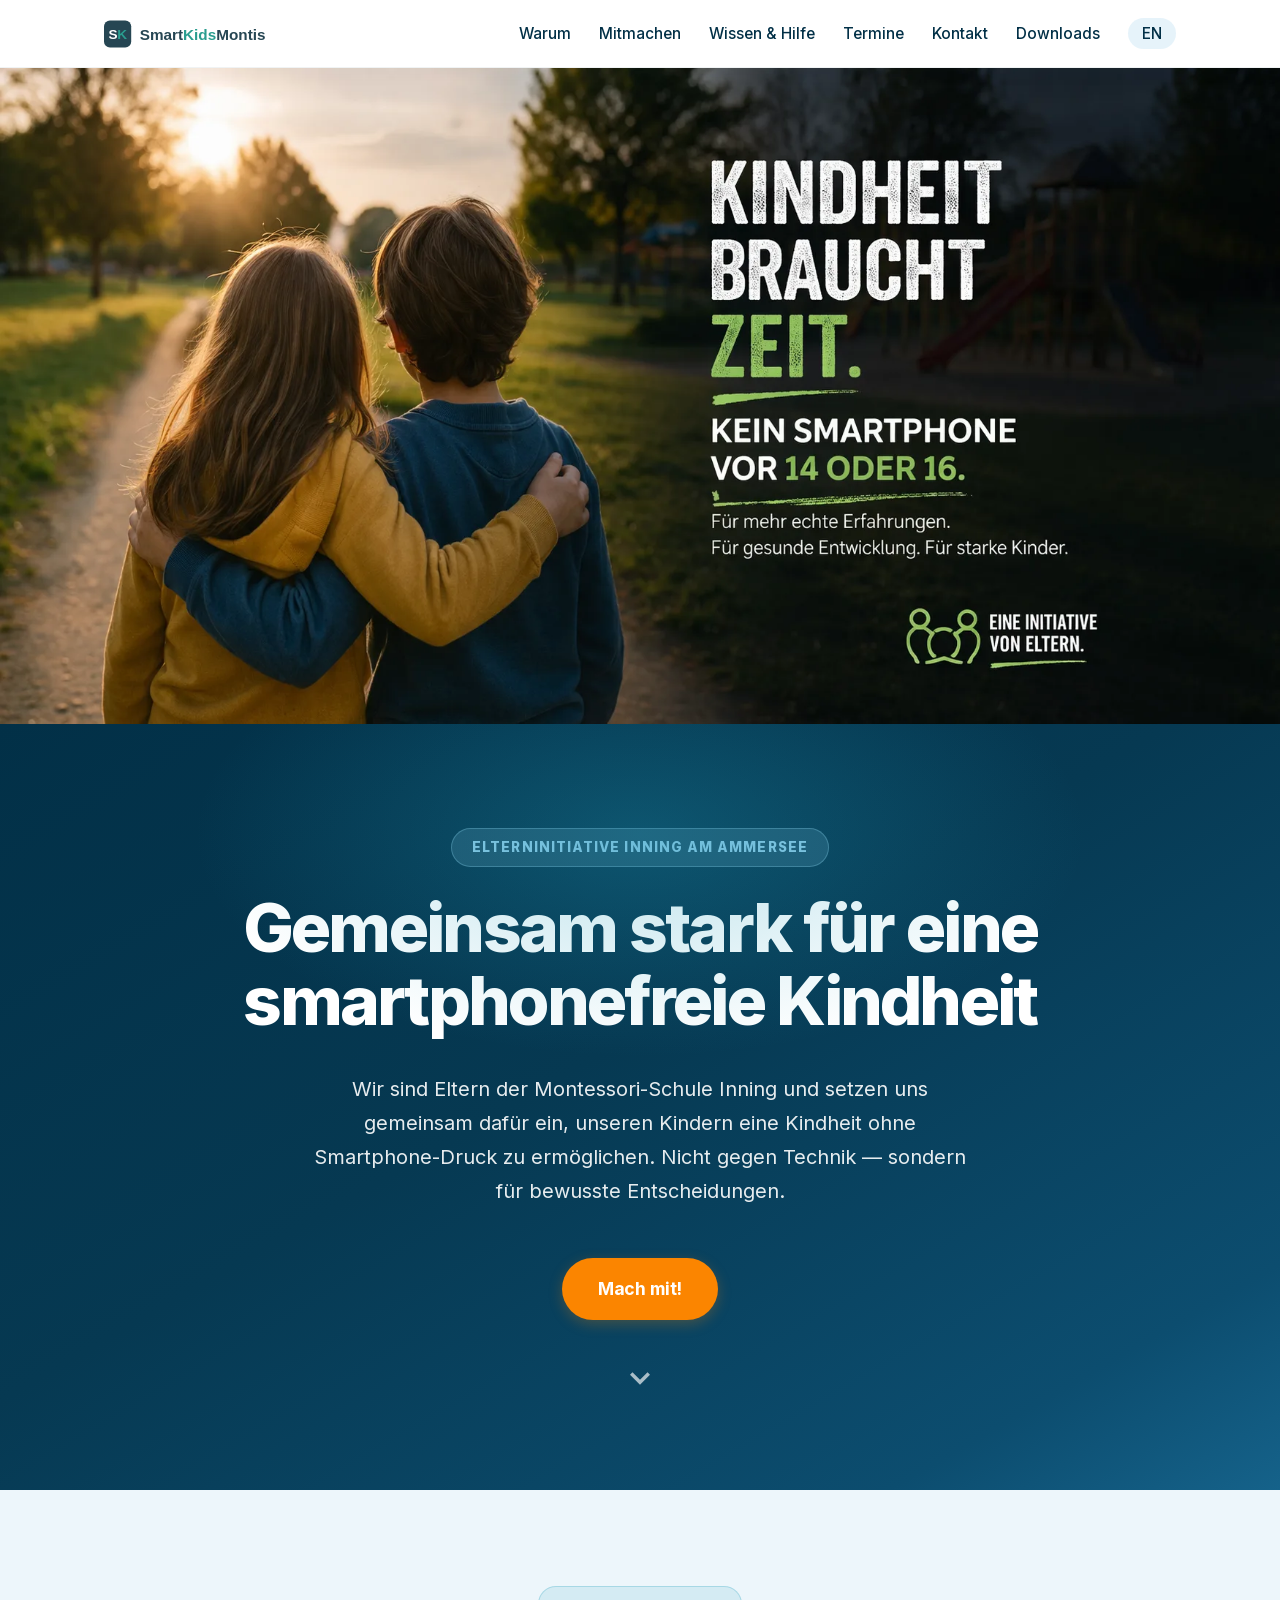
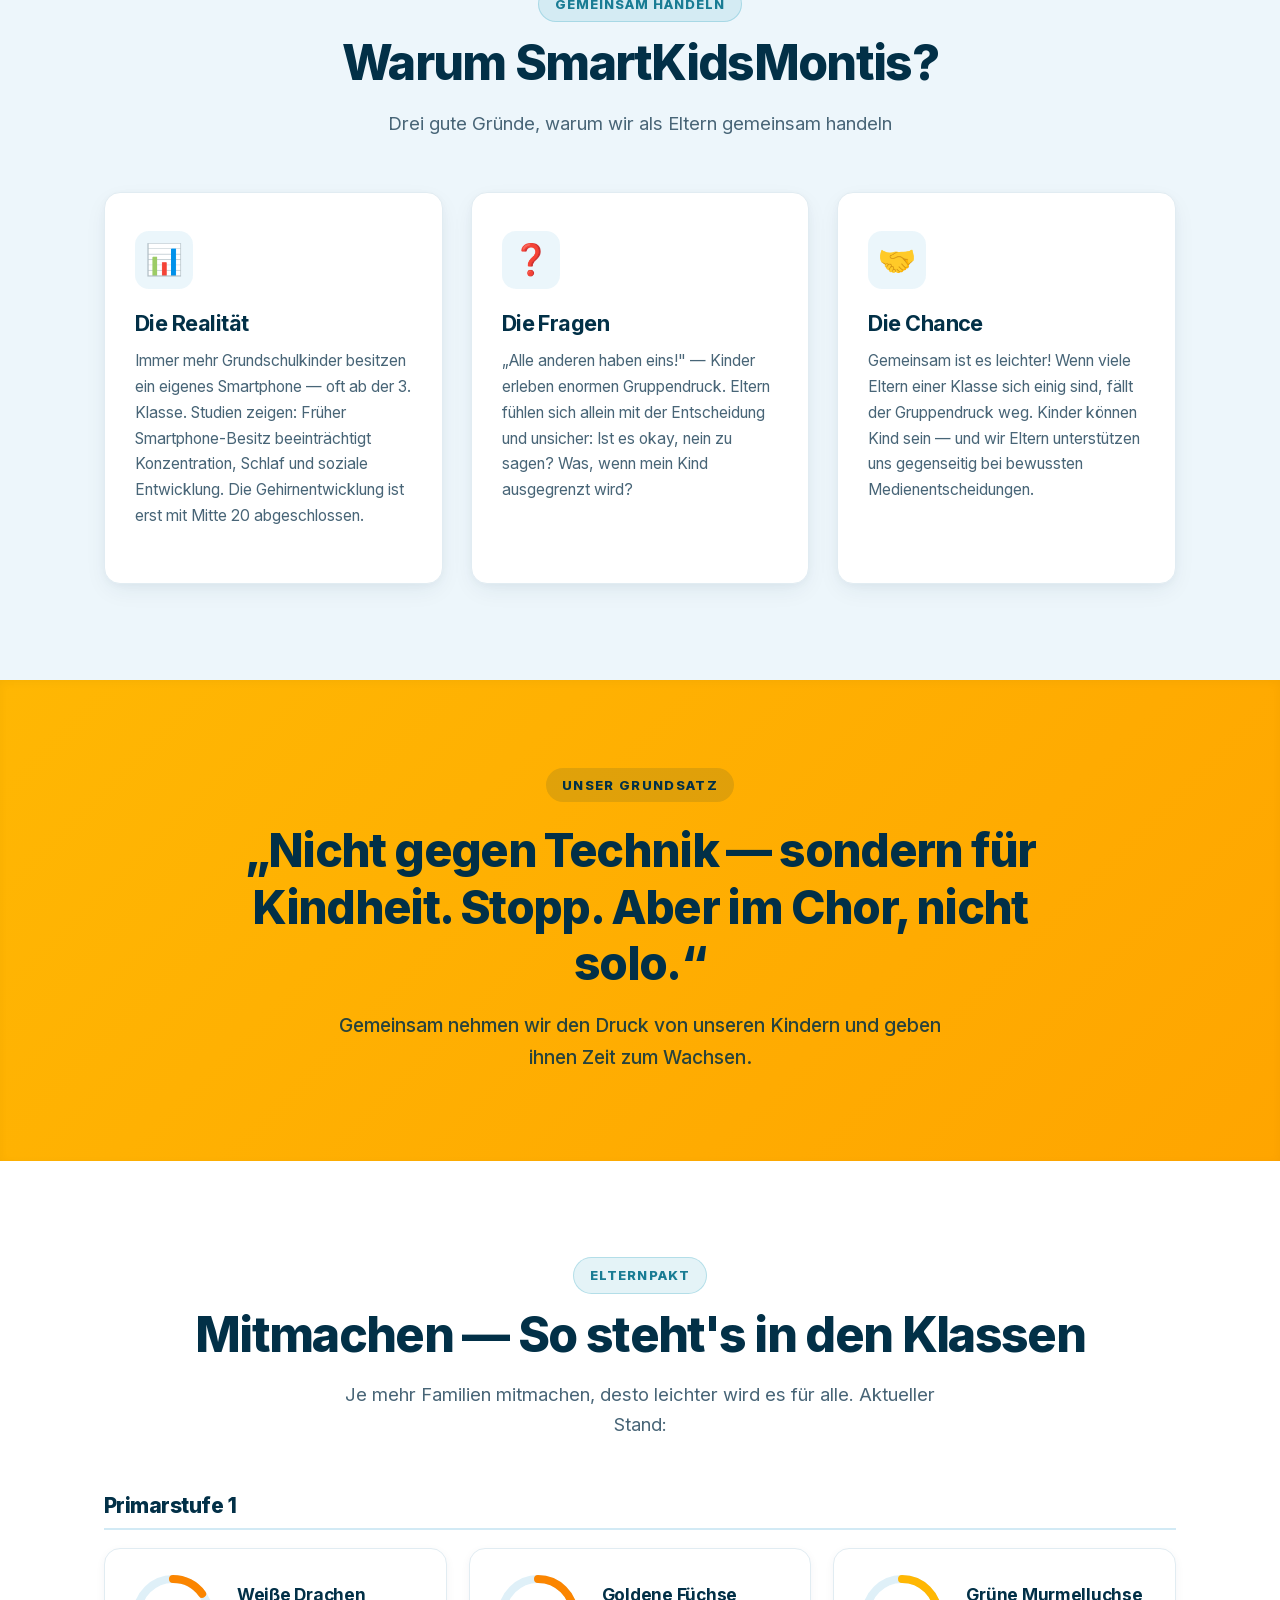
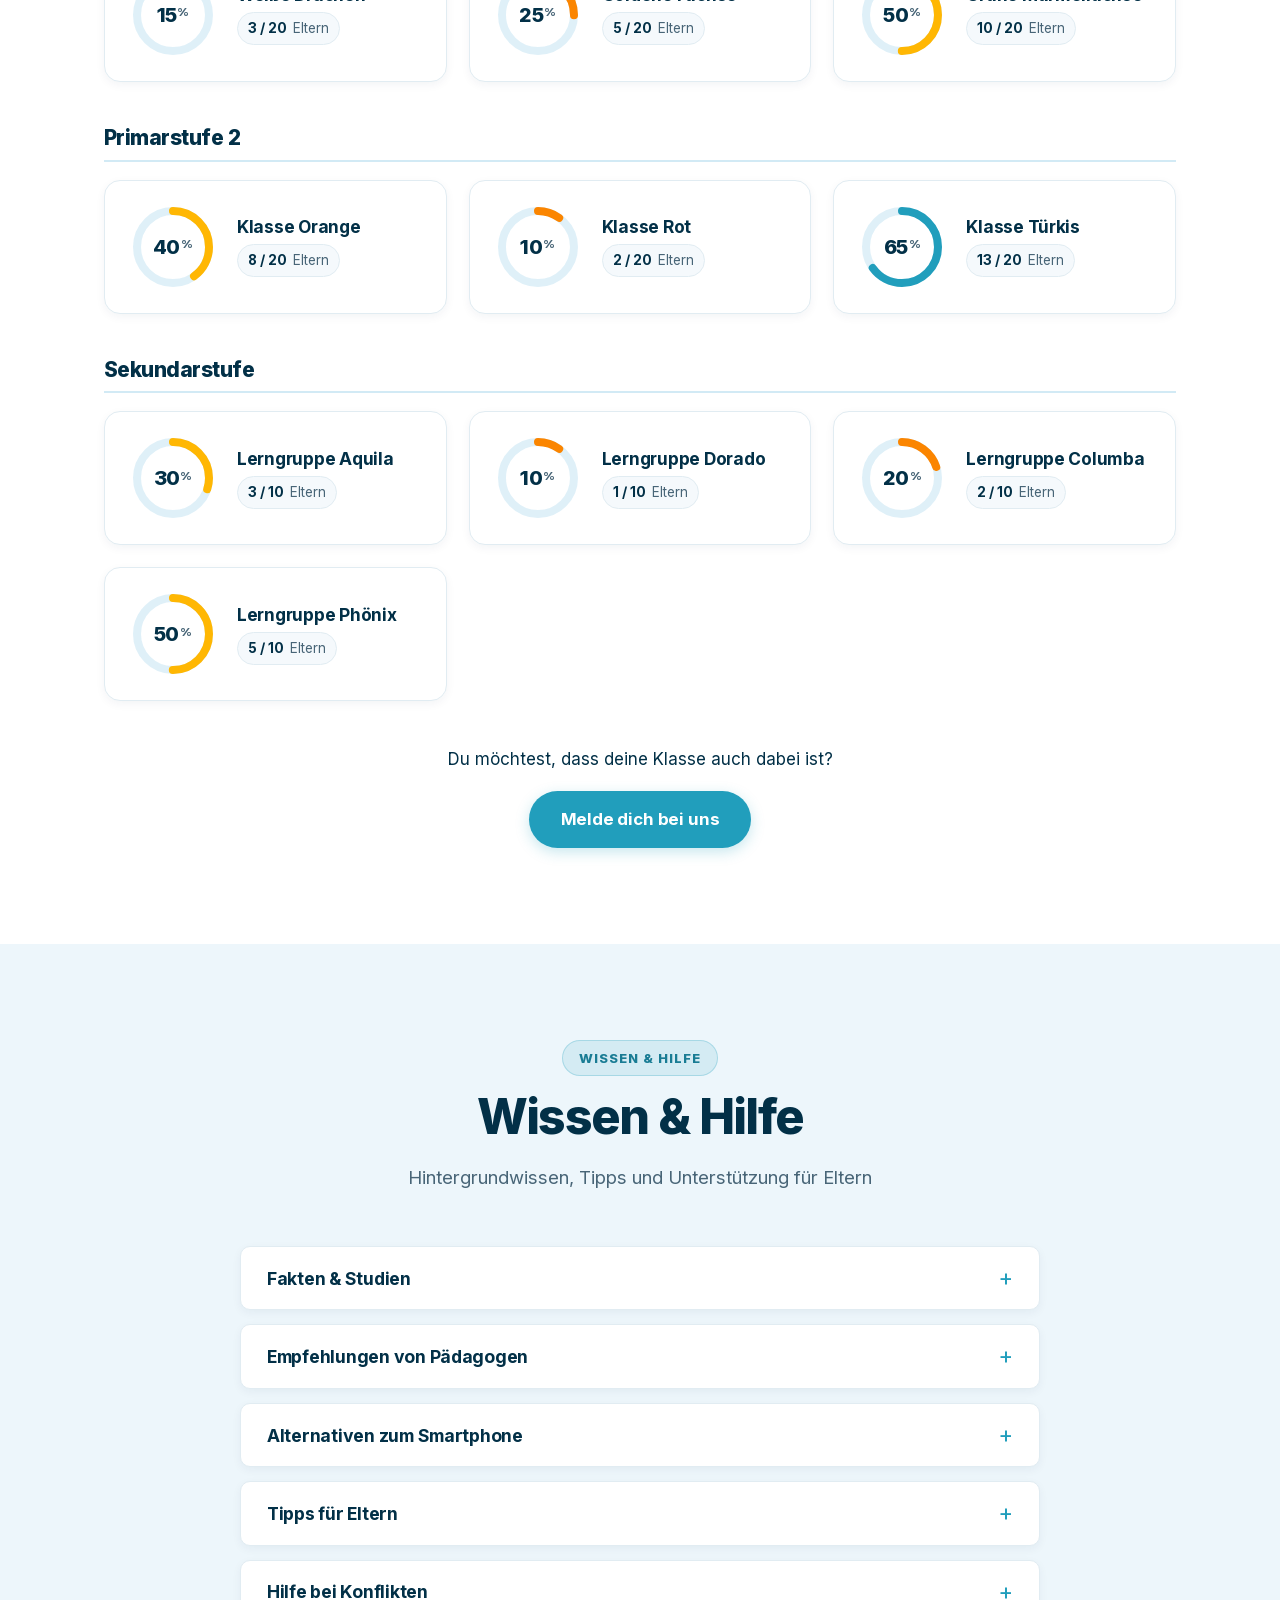
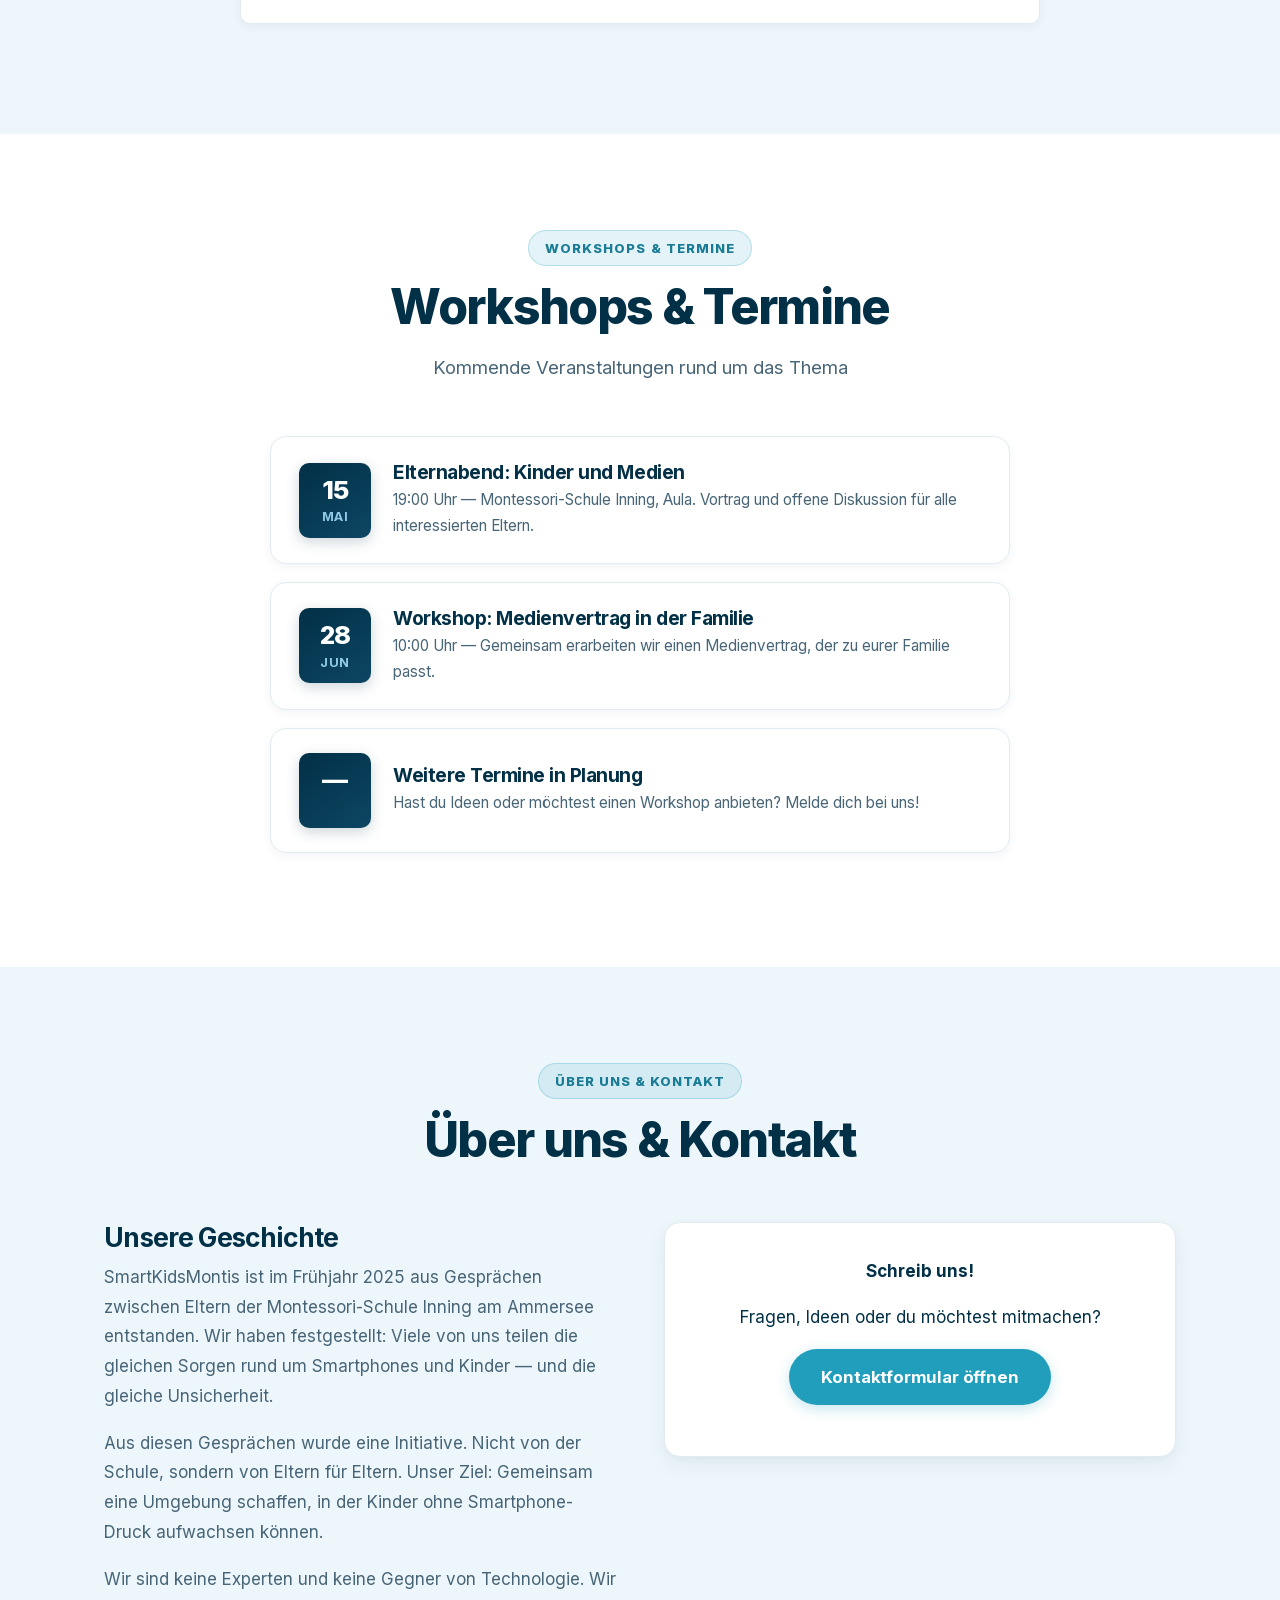
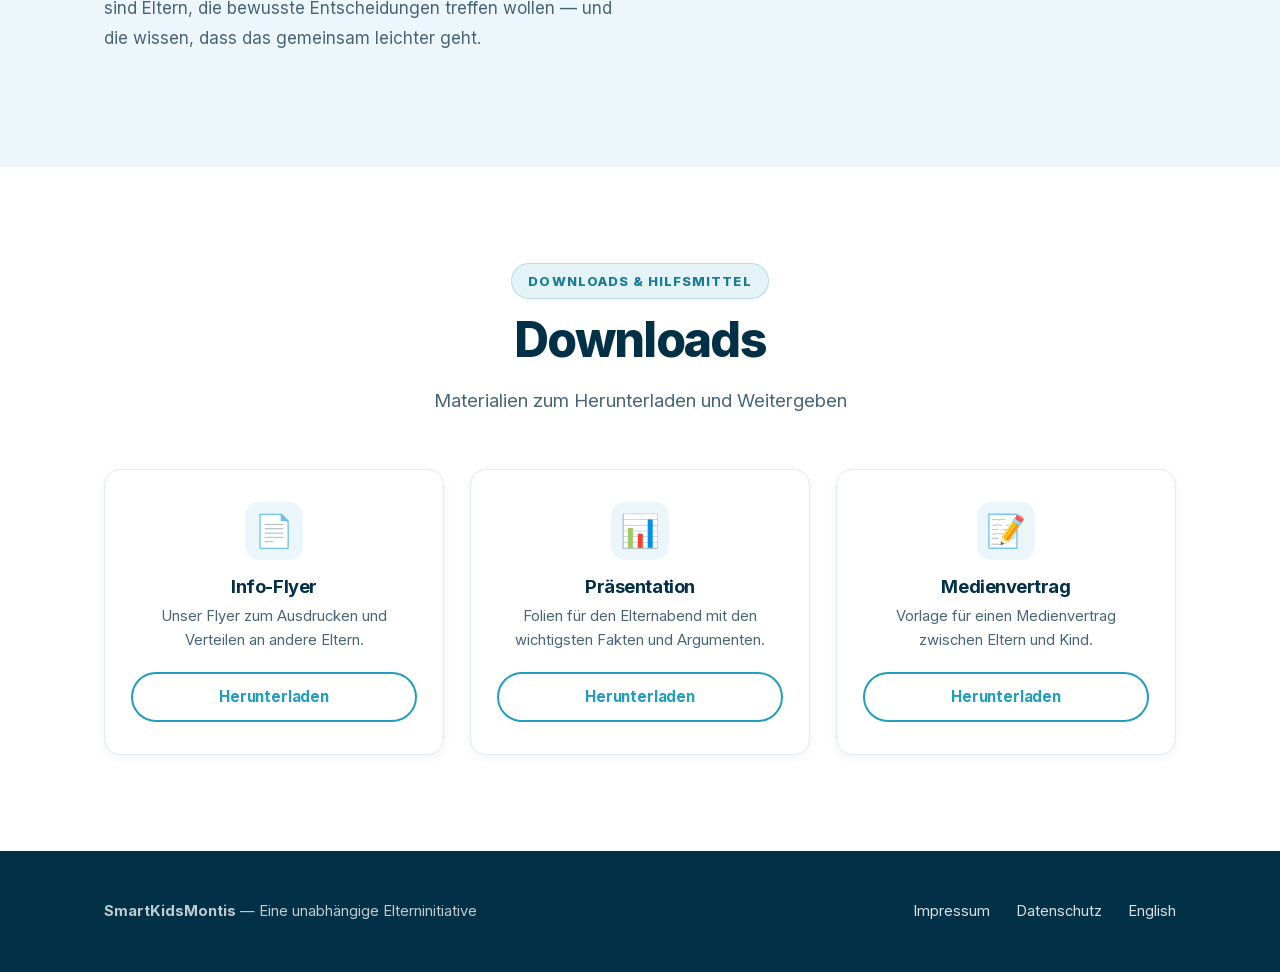
==== commit 7e9f799f: "Design-Update: SmarterStart-Layout mit farbigen Sektions-Hintergründen und Inter-Hero" ====
--- a/index.html
+++ b/index.html
@@ -46,6 +46,7 @@
   <!-- Hero Text -->
   <section class="hero">
     <div class="container">
+      <div class="hero-kicker">Elterninitiative Inning am Ammersee</div>
       <h1>Gemeinsam stark für eine smartphonefreie Kindheit</h1>
       <p class="subtitle">
         Wir sind Eltern der Montessori-Schule Inning und setzen uns gemeinsam dafür ein,
@@ -60,9 +61,10 @@
   </section>
 
   <!-- Warum SmartKidsMontis -->
-  <section id="warum">
-    <div class="container">
-      <div class="section-header">
+  <section id="warum" class="section-sky">
+    <div class="container">
+      <div class="section-header">
+        <div class="eyebrow-badge">Gemeinsam handeln</div>
         <h2>Warum SmartKidsMontis?</h2>
         <p>Drei gute Gründe, warum wir als Eltern gemeinsam handeln</p>
       </div>
@@ -98,10 +100,22 @@
     </div>
   </section>
 
+  <!-- Statement Banner -->
+  <section class="statement-banner">
+    <div class="container">
+      <div class="statement-content">
+        <span class="statement-kicker">Unser Grundsatz</span>
+        <blockquote>„Nicht gegen Technik — sondern für Kindheit. Stopp. Aber im Chor, nicht solo.“</blockquote>
+        <p class="statement-sub">Gemeinsam nehmen wir den Druck von unseren Kindern und geben ihnen Zeit zum Wachsen.</p>
+      </div>
+    </div>
+  </section>
+
   <!-- Mitmachen -->
-  <section id="mitmachen">
-    <div class="container">
-      <div class="section-header">
+  <section id="mitmachen" class="section-white">
+    <div class="container">
+      <div class="section-header">
+        <div class="eyebrow-badge">Elternpakt</div>
         <h2>Mitmachen — So steht's in den Klassen</h2>
         <p>Je mehr Familien mitmachen, desto leichter wird es für alle. Aktueller Stand:</p>
       </div>
@@ -114,9 +128,10 @@
   </section>
 
   <!-- Wissen & Hilfe -->
-  <section id="wissen">
-    <div class="container">
-      <div class="section-header">
+  <section id="wissen" class="section-sky">
+    <div class="container">
+      <div class="section-header">
+        <div class="eyebrow-badge">Wissen &amp; Hilfe</div>
         <h2>Wissen &amp; Hilfe</h2>
         <p>Hintergrundwissen, Tipps und Unterstützung für Eltern</p>
       </div>
@@ -201,9 +216,10 @@
   </section>
 
   <!-- Workshops & Termine -->
-  <section id="termine">
-    <div class="container">
-      <div class="section-header">
+  <section id="termine" class="section-white">
+    <div class="container">
+      <div class="section-header">
+        <div class="eyebrow-badge">Workshops &amp; Termine</div>
         <h2>Workshops &amp; Termine</h2>
         <p>Kommende Veranstaltungen rund um das Thema</p>
       </div>
@@ -243,9 +259,10 @@
   </section>
 
   <!-- Über uns / Kontakt -->
-  <section id="kontakt">
-    <div class="container">
-      <div class="section-header">
+  <section id="kontakt" class="section-sky">
+    <div class="container">
+      <div class="section-header">
+        <div class="eyebrow-badge">Über uns &amp; Kontakt</div>
         <h2>Über uns &amp; Kontakt</h2>
       </div>
       <div class="about-grid">
@@ -280,9 +297,10 @@
   </section>
 
   <!-- Downloads -->
-  <section id="downloads">
-    <div class="container">
-      <div class="section-header">
+  <section id="downloads" class="section-white">
+    <div class="container">
+      <div class="section-header">
+        <div class="eyebrow-badge">Downloads &amp; Hilfsmittel</div>
         <h2>Downloads</h2>
         <p>Materialien zum Herunterladen und Weitergeben</p>
       </div>
--- a/css/style.css
+++ b/css/style.css
@@ -88,33 +88,35 @@
 }
 
 h1, h2, h3, h4 {
-  font-family: 'Inter', -apple-system, BlinkMacSystemFont, 'Segoe UI', Roboto, Helvetica, Arial, sans-serif;
+  font-family: 'Inter', -apple-system, BlinkMacSystemFont, 'Segoe UI', Roboto, sans-serif;
   color: var(--navy);
-  line-height: 1.2;
+  line-height: 1.15;
 }
 
 h1 {
-  font-size: clamp(2.4rem, 5vw, 3.5rem);
+  font-size: clamp(2.6rem, 5.8vw, 4.2rem);
+  font-weight: 800;
+  letter-spacing: -0.04em;
+  line-height: 1.08;
+}
+
+h2 {
+  font-size: clamp(2.1rem, 4.2vw, 3rem);
   font-weight: 800;
   letter-spacing: -0.035em;
-}
-
-h2 {
-  font-size: clamp(1.85rem, 3.5vw, 2.5rem);
-  font-weight: 800;
-  letter-spacing: -0.03em;
-  margin-bottom: 0.5em;
+  line-height: 1.14;
+  margin-bottom: 0.4em;
 }
 
 h3 {
-  font-size: clamp(1.25rem, 2.2vw, 1.45rem);
+  font-size: clamp(1.3rem, 2.4vw, 1.65rem);
   font-weight: 700;
-  letter-spacing: -0.02em;
+  letter-spacing: -0.025em;
   margin-bottom: 0.4em;
 }
 
 h4 {
-  font-size: 1.08rem;
+  font-size: 1.12rem;
   font-weight: 700;
   letter-spacing: -0.015em;
 }
@@ -132,12 +134,30 @@
   padding: 0 24px;
 }
 
+/* --- Sections & Color Themes --- */
 section {
-  padding: 88px 0;
-}
-
-section:nth-child(even) {
-  background: var(--bg-white);
+  padding: 96px 0;
+}
+
+.section-sky {
+  background: #edf6fb;
+}
+
+.section-white {
+  background: #ffffff;
+}
+
+.section-navy {
+  background: var(--navy);
+  color: #ffffff;
+}
+
+.section-navy h1, .section-navy h2, .section-navy h3 {
+  color: #ffffff;
+}
+
+.section-navy p {
+  color: rgba(255, 255, 255, 0.85);
 }
 
 /* --- Buttons --- */
@@ -318,33 +338,65 @@
 
 /* --- Hero --- */
 .hero {
-  padding: 96px 0 88px;
-  background: linear-gradient(145deg, #023047 0%, #073a53 50%, #0e4c6c 100%);
+  padding: 104px 0 92px;
+  background: linear-gradient(150deg, #023047 0%, #063952 45%, #0c4d6f 85%, #15628a 100%);
   color: #fff;
   text-align: center;
   position: relative;
+  overflow: hidden;
 }
 
 section.hero {
-  background: linear-gradient(145deg, #023047 0%, #073a53 50%, #0e4c6c 100%);
+  background: linear-gradient(150deg, #023047 0%, #063952 45%, #0c4d6f 85%, #15628a 100%);
+}
+
+.hero::before {
+  content: '';
+  position: absolute;
+  top: -15%;
+  left: 50%;
+  transform: translateX(-50%);
+  width: 900px;
+  height: 450px;
+  background: radial-gradient(ellipse at center, rgba(33, 158, 188, 0.3) 0%, rgba(2, 48, 71, 0) 70%);
+  pointer-events: none;
+}
+
+.hero-kicker {
+  display: inline-flex;
+  align-items: center;
+  gap: 8px;
+  background: rgba(142, 202, 230, 0.18);
+  border: 1px solid rgba(142, 202, 230, 0.35);
+  color: var(--teal-light);
+  font-family: 'Inter', sans-serif;
+  font-size: 0.84rem;
+  font-weight: 800;
+  letter-spacing: 0.08em;
+  text-transform: uppercase;
+  padding: 7px 20px;
+  border-radius: var(--radius-full);
+  margin-bottom: 24px;
 }
 
 .hero h1 {
+  font-family: 'Inter', -apple-system, BlinkMacSystemFont, 'Segoe UI', Roboto, sans-serif;
   color: #fff;
-  max-width: 800px;
-  margin: 0 auto 0.55em;
-  font-size: clamp(2.4rem, 5.2vw, 3.6rem);
+  max-width: 860px;
+  margin: 0 auto 0.5em;
+  font-size: clamp(2.6rem, 5.8vw, 4.2rem);
   font-weight: 800;
-  line-height: 1.14;
-  letter-spacing: -0.035em;
+  line-height: 1.1;
+  letter-spacing: -0.04em;
 }
 
 .hero .subtitle {
-  font-size: 1.18rem;
-  line-height: 1.75;
-  color: rgba(255, 255, 255, 0.88);
-  max-width: 660px;
-  margin: 0 auto 2.4em;
+  font-family: 'Inter', -apple-system, BlinkMacSystemFont, 'Segoe UI', Roboto, sans-serif;
+  font-size: 1.25rem;
+  line-height: 1.7;
+  color: rgba(255, 255, 255, 0.9);
+  max-width: 680px;
+  margin: 0 auto 2.5em;
   font-weight: 400;
 }
 
@@ -418,7 +470,24 @@
   height: 22px;
 }
 
-/* --- Section Headers --- */
+/* --- Eyebrow Badges & Section Headers --- */
+.eyebrow-badge {
+  display: inline-flex;
+  align-items: center;
+  gap: 6px;
+  background: rgba(33, 158, 188, 0.12);
+  border: 1px solid rgba(33, 158, 188, 0.25);
+  color: var(--teal-dark);
+  font-family: 'Inter', sans-serif;
+  font-size: 0.82rem;
+  font-weight: 800;
+  letter-spacing: 0.08em;
+  text-transform: uppercase;
+  padding: 6px 16px;
+  border-radius: var(--radius-full);
+  margin-bottom: 14px;
+}
+
 .section-header {
   text-align: center;
   margin-bottom: 54px;
@@ -433,8 +502,55 @@
   color: var(--text-light);
   max-width: 640px;
   margin: 0 auto;
-  font-size: 1.12rem;
+  font-size: 1.15rem;
   line-height: 1.65;
+}
+
+/* --- Statement Banner (SmarterStart-Style Manifesto) --- */
+.statement-banner {
+  padding: 88px 0;
+  background: linear-gradient(135deg, #ffb703 0%, #ffa500 100%);
+  color: #023047;
+  text-align: center;
+  position: relative;
+  box-shadow: inset 0 2px 10px rgba(0, 0, 0, 0.04);
+}
+
+.statement-content {
+  max-width: 860px;
+  margin: 0 auto;
+}
+
+.statement-kicker {
+  display: inline-block;
+  font-size: 0.82rem;
+  font-weight: 800;
+  letter-spacing: 0.1em;
+  text-transform: uppercase;
+  background: rgba(2, 48, 71, 0.12);
+  padding: 6px 16px;
+  border-radius: var(--radius-full);
+  margin-bottom: 20px;
+  color: #023047;
+}
+
+.statement-banner blockquote {
+  font-family: 'Inter', sans-serif;
+  font-size: clamp(1.9rem, 4.2vw, 2.9rem);
+  font-weight: 800;
+  line-height: 1.22;
+  letter-spacing: -0.035em;
+  color: #023047;
+  margin-bottom: 18px;
+}
+
+.statement-sub {
+  font-size: 1.2rem;
+  font-weight: 500;
+  line-height: 1.65;
+  color: rgba(2, 48, 71, 0.85);
+  max-width: 640px;
+  margin: 0 auto;
 }
 
 /* --- Cards Grid --- */
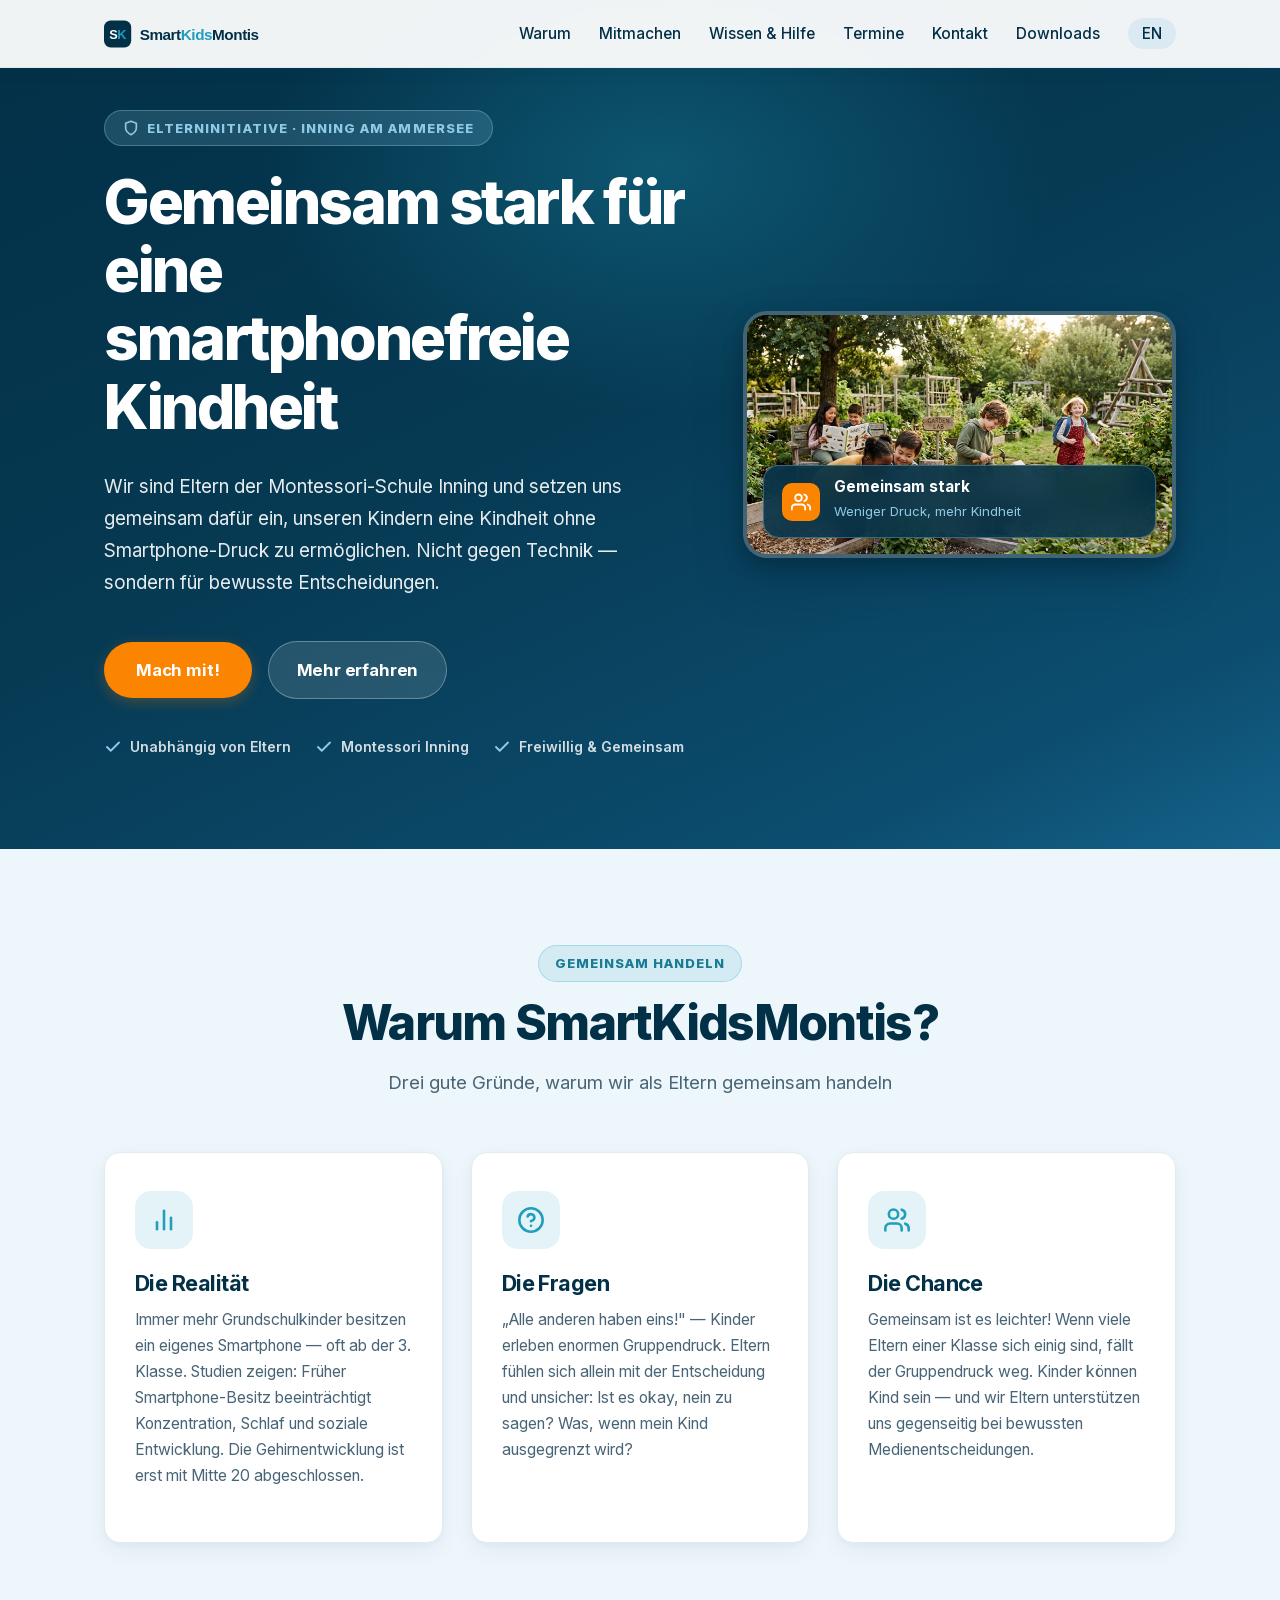
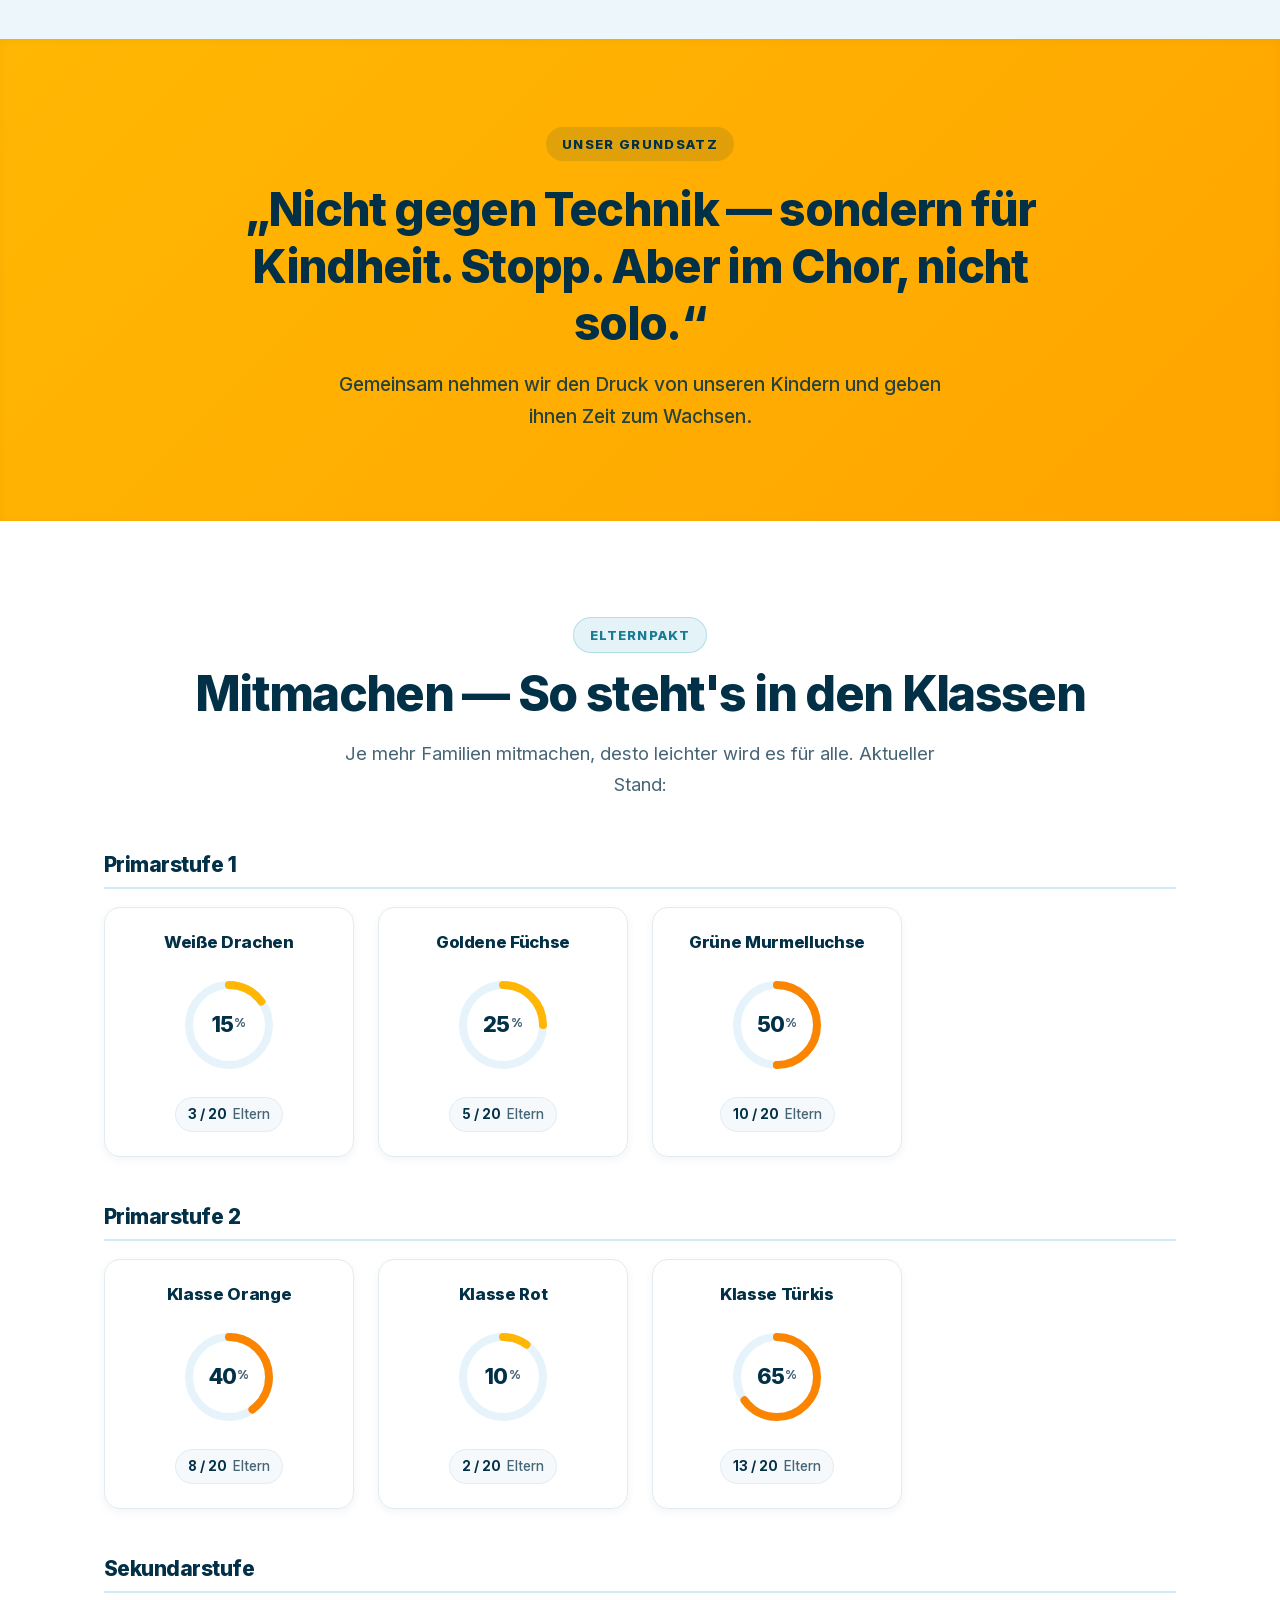
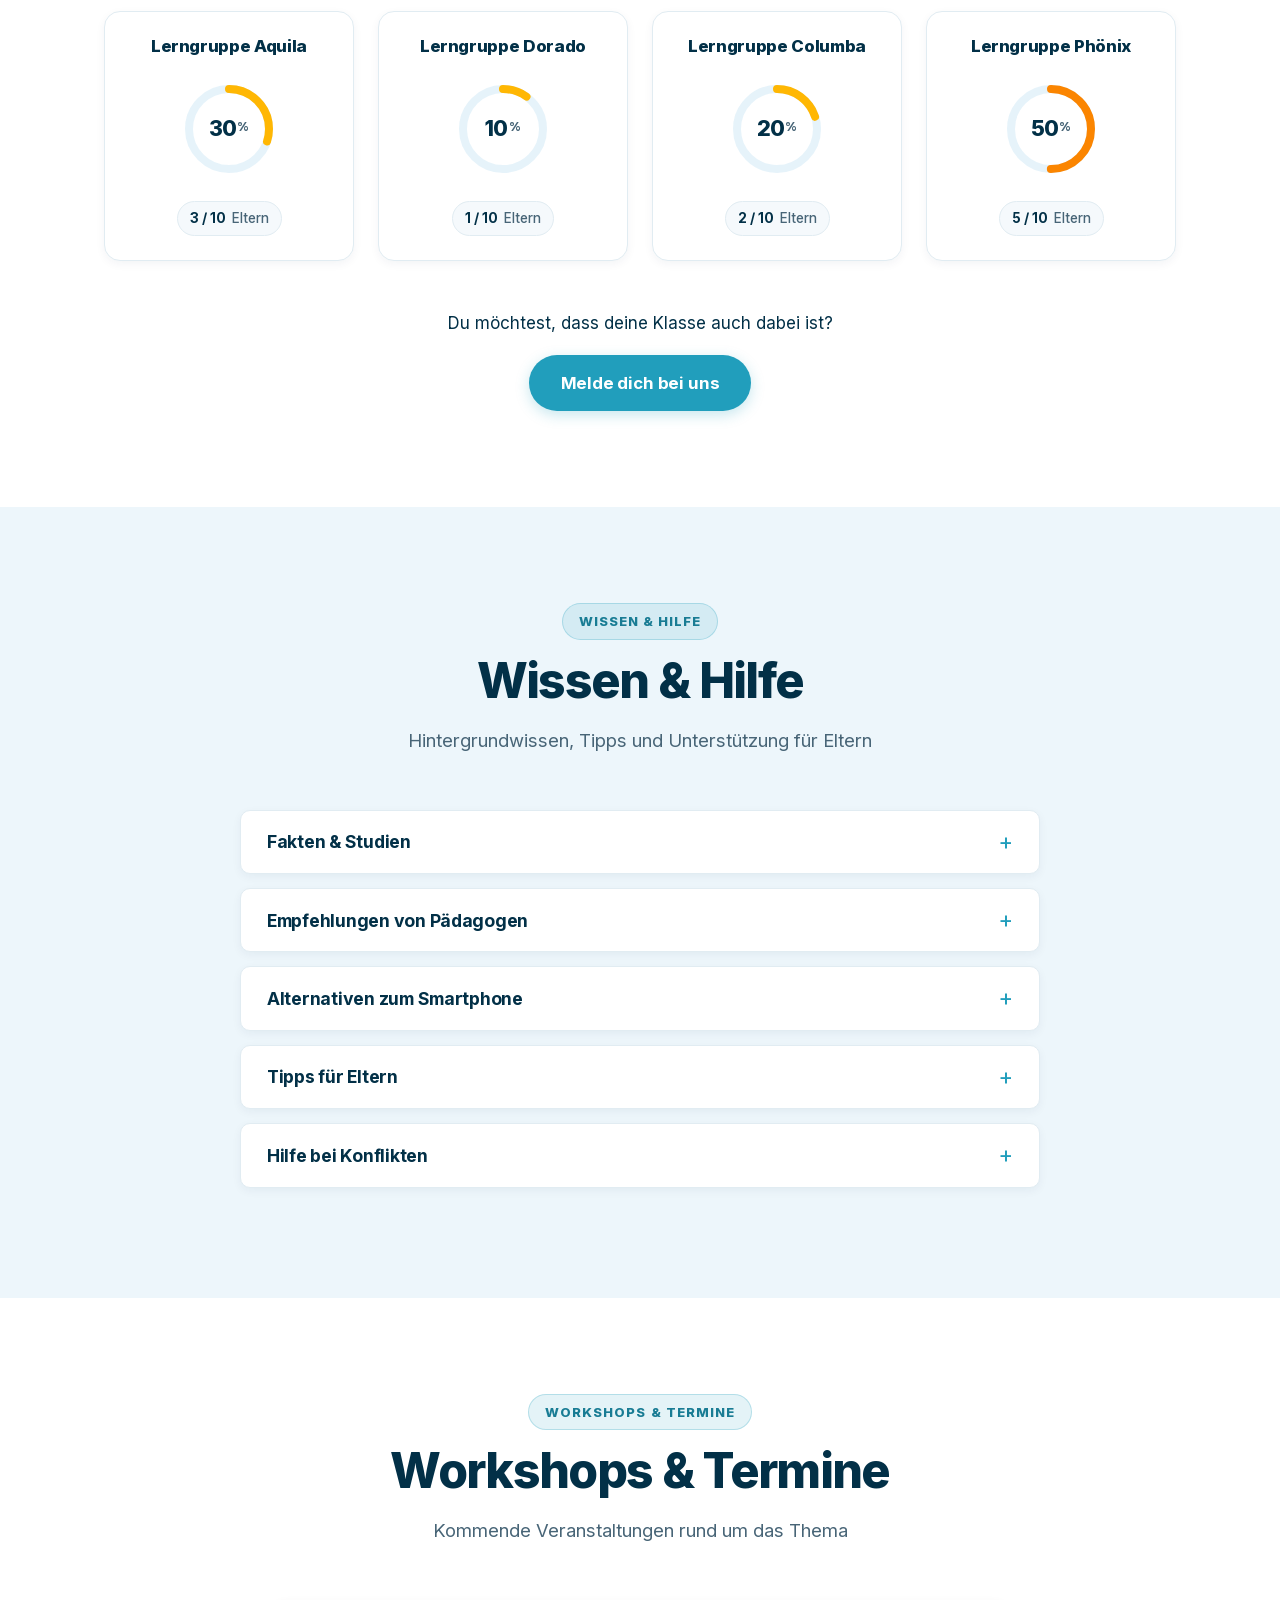
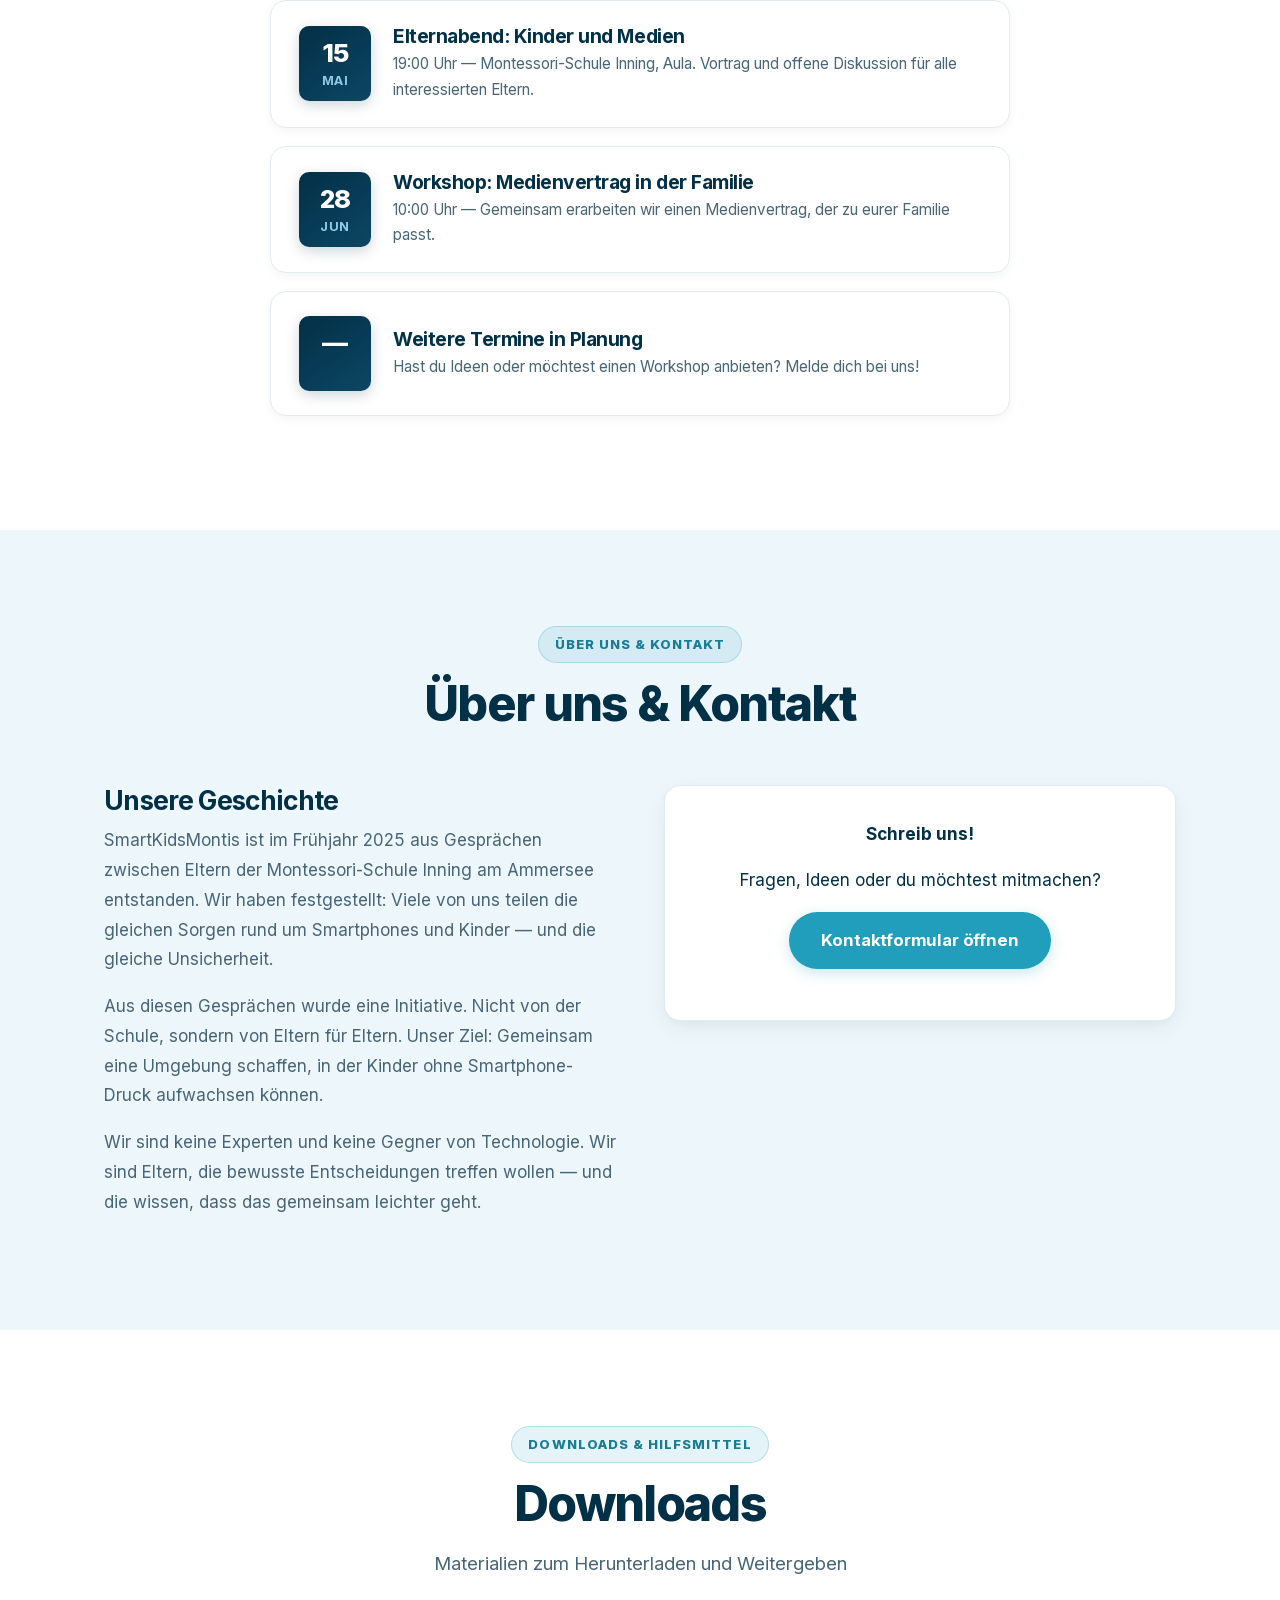
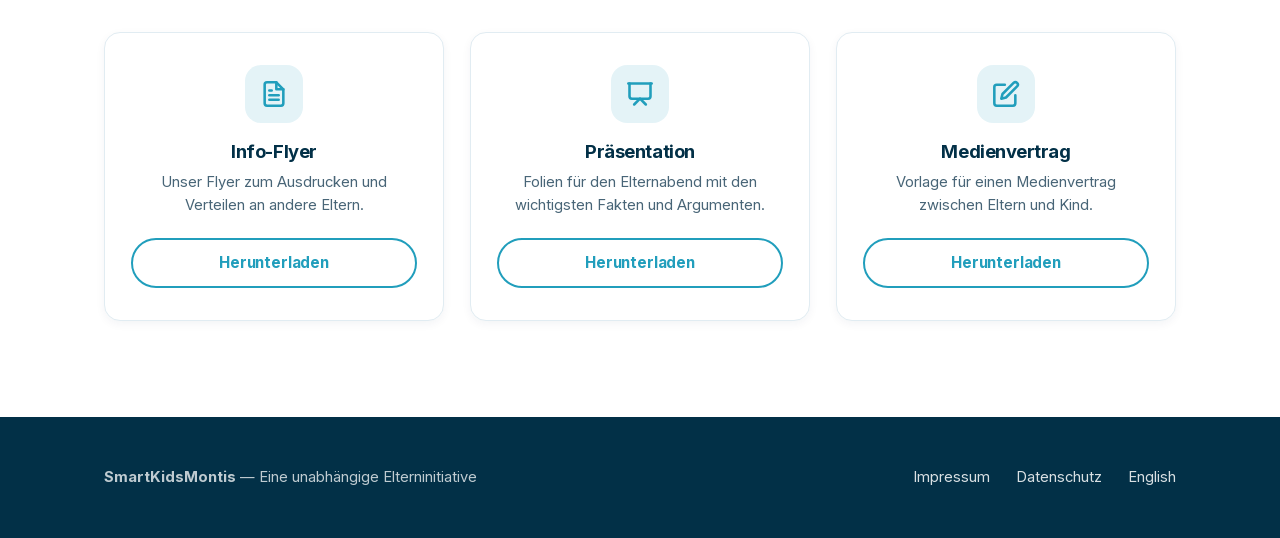
==== commit ec1ee894: "Complete education & smart redesign: integrated hero with new image, square tracker cards, SVG icons" ====
--- a/index.html
+++ b/index.html
@@ -7,7 +7,7 @@
   <meta name="description" content="SmartKidsMontis ist eine unabhängige Elterninitiative für einen bewussten Umgang mit Smartphones bei Kindern. Montessori Inning am Ammersee.">
   <meta property="og:title" content="SmartKidsMontis — Gemeinsam für eine smartphonefreie Kindheit">
   <meta property="og:description" content="Eine unabhängige Elterninitiative der Montessori-Schule Inning für bewusste Medienentscheidungen.">
-  <meta property="og:image" content="https://smartkidsmontis.netlify.app/img/hero.webp">
+  <meta property="og:image" content="https://smartkidsmontis.netlify.app/img/hero-smart.jpg">
   <meta property="og:url" content="https://smartkidsmontis.netlify.app/">
   <meta property="og:type" content="website">
   <meta property="og:locale" content="de_DE">
@@ -38,25 +38,55 @@
     </div>
   </nav>
 
-  <!-- Hero Image -->
-  <div class="hero-image-wrapper">
-    <img src="img/hero.webp" fetchpriority="high" width="1751" height="897" alt="Kindheit braucht Zeit — Kein Smartphone vor 14 oder 16">
-  </div>
-
-  <!-- Hero Text -->
+  <!-- Hero (Integrated 2-Column with Text & Hero Image) -->
   <section class="hero">
     <div class="container">
-      <div class="hero-kicker">Elterninitiative Inning am Ammersee</div>
-      <h1>Gemeinsam stark für eine smartphonefreie Kindheit</h1>
-      <p class="subtitle">
-        Wir sind Eltern der Montessori-Schule Inning und setzen uns gemeinsam dafür ein,
-        unseren Kindern eine Kindheit ohne Smartphone-Druck zu ermöglichen.
-        Nicht gegen Technik — sondern für bewusste Entscheidungen.
-      </p>
-      <a href="#mitmachen" class="btn btn-primary">Mach mit!</a>
-      <a href="#warum" class="scroll-indicator" aria-label="Nach unten scrollen">
-        <svg viewBox="0 0 24 24" fill="none" stroke="currentColor" stroke-width="2"><path d="M7 10l5 5 5-5"/></svg>
-      </a>
+      <div class="hero-grid">
+        <div class="hero-content">
+          <div class="hero-kicker">
+            <svg viewBox="0 0 24 24" width="16" height="16" fill="none" stroke="currentColor" stroke-width="2.5" stroke-linecap="round" stroke-linejoin="round" aria-hidden="true"><path d="M12 22s8-4 8-10V5l-8-3-8 3v7c0 6 8 10 8 10z"/></svg>
+            Elterninitiative · Inning am Ammersee
+          </div>
+          <h1>Gemeinsam stark für eine smartphonefreie Kindheit</h1>
+          <p class="subtitle">
+            Wir sind Eltern der Montessori-Schule Inning und setzen uns gemeinsam dafür ein,
+            unseren Kindern eine Kindheit ohne Smartphone-Druck zu ermöglichen.
+            Nicht gegen Technik — sondern für bewusste Entscheidungen.
+          </p>
+          <div class="hero-actions">
+            <a href="#mitmachen" class="btn btn-primary">Mach mit!</a>
+            <a href="#warum" class="btn btn-secondary-light">Mehr erfahren</a>
+          </div>
+          <div class="hero-trust-badges">
+            <div class="trust-badge">
+              <svg viewBox="0 0 24 24" width="18" height="18" fill="none" stroke="currentColor" stroke-width="2.5" stroke-linecap="round" stroke-linejoin="round" aria-hidden="true"><polyline points="20 6 9 17 4 12"/></svg>
+              <span>Unabhängig von Eltern</span>
+            </div>
+            <div class="trust-badge">
+              <svg viewBox="0 0 24 24" width="18" height="18" fill="none" stroke="currentColor" stroke-width="2.5" stroke-linecap="round" stroke-linejoin="round" aria-hidden="true"><polyline points="20 6 9 17 4 12"/></svg>
+              <span>Montessori Inning</span>
+            </div>
+            <div class="trust-badge">
+              <svg viewBox="0 0 24 24" width="18" height="18" fill="none" stroke="currentColor" stroke-width="2.5" stroke-linecap="round" stroke-linejoin="round" aria-hidden="true"><polyline points="20 6 9 17 4 12"/></svg>
+              <span>Freiwillig &amp; Gemeinsam</span>
+            </div>
+          </div>
+        </div>
+        <div class="hero-visual">
+          <div class="hero-image-card">
+            <img src="img/hero-smart.jpg" width="1600" height="893" alt="Kinder lernen und spielen gemeinsam in der Natur — Kindheit braucht Zeit" fetchpriority="high">
+            <div class="hero-floating-badge">
+              <div class="badge-icon">
+                <svg viewBox="0 0 24 24" width="20" height="20" fill="none" stroke="currentColor" stroke-width="2.2" stroke-linecap="round" stroke-linejoin="round" aria-hidden="true"><path d="M17 21v-2a4 4 0 0 0-4-4H5a4 4 0 0 0-4 4v2"/><circle cx="9" cy="7" r="4"/><path d="M23 21v-2a4 4 0 0 0-3-3.87"/><path d="M16 3.13a4 4 0 0 1 0 7.75"/></svg>
+              </div>
+              <div>
+                <strong>Gemeinsam stark</strong>
+                <span>Weniger Druck, mehr Kindheit</span>
+              </div>
+            </div>
+          </div>
+        </div>
+      </div>
     </div>
   </section>
 
@@ -70,7 +100,9 @@
       </div>
       <div class="cards">
         <div class="card">
-          <div class="card-icon">📊</div>
+          <div class="card-icon">
+            <svg viewBox="0 0 24 24" aria-hidden="true"><line x1="18" y1="20" x2="18" y2="10"/><line x1="12" y1="20" x2="12" y2="4"/><line x1="6" y1="20" x2="6" y2="14"/></svg>
+          </div>
           <h3>Die Realität</h3>
           <p>
             Immer mehr Grundschulkinder besitzen ein eigenes Smartphone — oft ab der 3. Klasse.
@@ -79,7 +111,9 @@
           </p>
         </div>
         <div class="card">
-          <div class="card-icon">❓</div>
+          <div class="card-icon">
+            <svg viewBox="0 0 24 24" aria-hidden="true"><circle cx="12" cy="12" r="10"/><path d="M9.09 9a3 3 0 0 1 5.83 1c0 2-3 3-3 3"/><line x1="12" y1="17" x2="12.01" y2="17"/></svg>
+          </div>
           <h3>Die Fragen</h3>
           <p>
             „Alle anderen haben eins!" — Kinder erleben enormen Gruppendruck.
@@ -88,7 +122,9 @@
           </p>
         </div>
         <div class="card">
-          <div class="card-icon">🤝</div>
+          <div class="card-icon">
+            <svg viewBox="0 0 24 24" aria-hidden="true"><path d="M16 21v-2a4 4 0 0 0-4-4H6a4 4 0 0 0-4 4v2"/><circle cx="9" cy="7" r="4"/><path d="M22 21v-2a4 4 0 0 0-3-3.87"/><path d="M16 3.13a4 4 0 0 1 0 7.75"/></svg>
+          </div>
           <h3>Die Chance</h3>
           <p>
             Gemeinsam ist es leichter! Wenn viele Eltern einer Klasse sich einig sind,
@@ -306,19 +342,25 @@
       </div>
       <div class="downloads-grid">
         <div class="download-card">
-          <div class="download-icon">📄</div>
+          <div class="download-icon">
+            <svg viewBox="0 0 24 24" aria-hidden="true"><path d="M14 2H6a2 2 0 0 0-2 2v16a2 2 0 0 0 2 2h12a2 2 0 0 0 2-2V8z"/><polyline points="14 2 14 8 20 8"/><line x1="16" y1="13" x2="8" y2="13"/><line x1="16" y1="17" x2="8" y2="17"/><polyline points="10 9 9 9 8 9"/></svg>
+          </div>
           <h3>Info-Flyer</h3>
           <p>Unser Flyer zum Ausdrucken und Verteilen an andere Eltern.</p>
           <a href="downloads/flyer-smartkidsmontis.pdf" class="btn btn-outline">Herunterladen</a>
         </div>
         <div class="download-card">
-          <div class="download-icon">📊</div>
+          <div class="download-icon">
+            <svg viewBox="0 0 24 24" aria-hidden="true"><path d="M2 3h20"/><path d="M21 3v11a2 2 0 0 1-2 2H5a2 2 0 0 1-2-2V3"/><path d="m7 21 5-5 5 5"/></svg>
+          </div>
           <h3>Präsentation</h3>
           <p>Folien für den Elternabend mit den wichtigsten Fakten und Argumenten.</p>
           <a href="downloads/praesentation-elternabend.pdf" class="btn btn-outline">Herunterladen</a>
         </div>
         <div class="download-card">
-          <div class="download-icon">📝</div>
+          <div class="download-icon">
+            <svg viewBox="0 0 24 24" aria-hidden="true"><path d="M11 4H4a2 2 0 0 0-2 2v14a2 2 0 0 0 2 2h14a2 2 0 0 0 2-2v-7"/><path d="M18.5 2.5a2.121 2.121 0 0 1 3 3L12 15l-4 1 1-4 9.5-9.5z"/></svg>
+          </div>
           <h3>Medienvertrag</h3>
           <p>Vorlage für einen Medienvertrag zwischen Eltern und Kind.</p>
           <a href="downloads/medienvertrag-vorlage.pdf" class="btn btn-outline">Herunterladen</a>
--- a/css/style.css
+++ b/css/style.css
@@ -323,43 +323,41 @@
   transform: rotate(-45deg) translate(5px, -6px);
 }
 
-/* --- Hero Image --- */
-.hero-image-wrapper {
-  margin-top: var(--nav-height);
-  width: 100%;
-  line-height: 0;
-}
-
-.hero-image-wrapper img {
-  width: 100%;
-  height: auto;
-  aspect-ratio: 1751 / 897;
-}
-
-/* --- Hero --- */
+/* --- Hero (Integrated 2-Column Layout) --- */
 .hero {
-  padding: 104px 0 92px;
-  background: linear-gradient(150deg, #023047 0%, #063952 45%, #0c4d6f 85%, #15628a 100%);
+  padding: 110px 0 90px;
+  background: linear-gradient(155deg, #023047 0%, #063952 45%, #0c4d6f 85%, #15628a 100%);
   color: #fff;
-  text-align: center;
   position: relative;
   overflow: hidden;
 }
 
 section.hero {
-  background: linear-gradient(150deg, #023047 0%, #063952 45%, #0c4d6f 85%, #15628a 100%);
+  background: linear-gradient(155deg, #023047 0%, #063952 45%, #0c4d6f 85%, #15628a 100%);
 }
 
 .hero::before {
   content: '';
   position: absolute;
-  top: -15%;
-  left: 50%;
-  transform: translateX(-50%);
-  width: 900px;
-  height: 450px;
+  top: -10%;
+  left: 20%;
+  width: 800px;
+  height: 500px;
   background: radial-gradient(ellipse at center, rgba(33, 158, 188, 0.3) 0%, rgba(2, 48, 71, 0) 70%);
   pointer-events: none;
+}
+
+.hero-grid {
+  display: grid;
+  grid-template-columns: 1.15fr 0.85fr;
+  gap: 52px;
+  align-items: center;
+  position: relative;
+  z-index: 2;
+}
+
+.hero-content {
+  text-align: left;
 }
 
 .hero-kicker {
@@ -370,66 +368,155 @@
   border: 1px solid rgba(142, 202, 230, 0.35);
   color: var(--teal-light);
   font-family: 'Inter', sans-serif;
-  font-size: 0.84rem;
+  font-size: 0.82rem;
   font-weight: 800;
   letter-spacing: 0.08em;
   text-transform: uppercase;
-  padding: 7px 20px;
+  padding: 6px 18px;
   border-radius: var(--radius-full);
-  margin-bottom: 24px;
+  margin-bottom: 22px;
 }
 
 .hero h1 {
   font-family: 'Inter', -apple-system, BlinkMacSystemFont, 'Segoe UI', Roboto, sans-serif;
   color: #fff;
-  max-width: 860px;
-  margin: 0 auto 0.5em;
-  font-size: clamp(2.6rem, 5.8vw, 4.2rem);
+  font-size: clamp(2.4rem, 4.8vw, 3.8rem);
   font-weight: 800;
-  line-height: 1.1;
+  line-height: 1.12;
   letter-spacing: -0.04em;
+  margin-bottom: 0.5em;
 }
 
 .hero .subtitle {
   font-family: 'Inter', -apple-system, BlinkMacSystemFont, 'Segoe UI', Roboto, sans-serif;
-  font-size: 1.25rem;
+  font-size: 1.18rem;
   line-height: 1.7;
   color: rgba(255, 255, 255, 0.9);
-  max-width: 680px;
-  margin: 0 auto 2.5em;
+  margin-bottom: 2.2em;
   font-weight: 400;
-}
-
-.hero .btn {
-  font-size: 1.1rem;
-  padding: 16px 36px;
-}
-
-/* --- Scroll Indicator --- */
-.scroll-indicator {
+  max-width: 580px;
+}
+
+.hero-actions {
+  display: flex;
+  gap: 16px;
+  flex-wrap: wrap;
+  align-items: center;
+  margin-bottom: 36px;
+}
+
+.btn-secondary-light {
+  display: inline-flex;
+  align-items: center;
+  justify-content: center;
+  gap: 8px;
+  padding: 14px 28px;
+  border-radius: var(--radius-full);
+  font-family: 'Inter', sans-serif;
+  font-weight: 700;
+  font-size: 1.05rem;
+  background: rgba(255, 255, 255, 0.12);
+  color: #fff;
+  border: 1px solid rgba(255, 255, 255, 0.3);
+  backdrop-filter: blur(8px);
+  text-decoration: none;
+  cursor: pointer;
+  transition: all 0.25s cubic-bezier(0.16, 1, 0.3, 1);
+}
+
+.btn-secondary-light:hover {
+  background: rgba(255, 255, 255, 0.22);
+  color: #fff;
+  text-decoration: none;
+  transform: translateY(-2px);
+  box-shadow: 0 8px 20px rgba(0, 0, 0, 0.2);
+}
+
+.hero-trust-badges {
+  display: flex;
+  gap: 24px;
+  flex-wrap: wrap;
+  font-size: 0.88rem;
+  color: rgba(255, 255, 255, 0.82);
+}
+
+.trust-badge {
+  display: inline-flex;
+  align-items: center;
+  gap: 8px;
+  font-weight: 600;
+}
+
+.trust-badge svg {
+  color: var(--teal-light);
+  flex-shrink: 0;
+}
+
+.hero-visual {
+  position: relative;
+}
+
+.hero-image-card {
+  position: relative;
+  border-radius: 24px;
+  overflow: hidden;
+  box-shadow: 0 24px 50px -10px rgba(2, 48, 71, 0.6), 0 8px 20px rgba(0, 0, 0, 0.25);
+  border: 4px solid rgba(255, 255, 255, 0.25);
+  background: var(--navy);
+  transition: transform 0.3s cubic-bezier(0.16, 1, 0.3, 1);
+}
+
+.hero-image-card:hover {
+  transform: translateY(-4px);
+}
+
+.hero-image-card img {
+  width: 100%;
+  height: auto;
+  aspect-ratio: 16 / 9;
+  object-fit: cover;
   display: block;
-  margin: 36px auto 0;
-  width: 42px;
-  height: 42px;
-  color: rgba(255, 255, 255, 0.65);
-  text-decoration: none;
-  animation: bounce 2s infinite;
-  transition: color 0.2s;
-}
-
-.scroll-indicator:hover {
+}
+
+.hero-floating-badge {
+  position: absolute;
+  bottom: 16px;
+  left: 16px;
+  right: 16px;
+  background: rgba(2, 48, 71, 0.88);
+  backdrop-filter: blur(12px);
+  border: 1px solid rgba(142, 202, 230, 0.35);
+  border-radius: 16px;
+  padding: 12px 18px;
+  display: flex;
+  align-items: center;
+  gap: 14px;
   color: #fff;
-}
-
-.scroll-indicator svg {
-  width: 100%;
-  height: 100%;
-}
-
-@keyframes bounce {
-  0%, 20%, 50%, 80%, 100% { transform: translateY(0); }
-  40% { transform: translateY(8px); }
-  60% { transform: translateY(4px); }
+  box-shadow: 0 8px 24px rgba(0, 0, 0, 0.3);
+}
+
+.hero-floating-badge .badge-icon {
+  width: 38px;
+  height: 38px;
+  border-radius: 10px;
+  background: var(--orange);
+  color: #fff;
+  display: flex;
+  align-items: center;
+  justify-content: center;
+  flex-shrink: 0;
+}
+
+.hero-floating-badge strong {
+  display: block;
+  font-size: 0.95rem;
+  font-weight: 700;
+  line-height: 1.2;
+}
+
+.hero-floating-badge span {
+  font-size: 0.82rem;
+  color: var(--teal-light);
 }
 
 /* --- Back to Top --- */
@@ -578,15 +665,31 @@
 }
 
 .card-icon {
-  font-size: 1.9rem;
   width: 58px;
   height: 58px;
-  border-radius: 14px;
-  background: var(--teal-soft);
+  border-radius: 16px;
+  background: rgba(33, 158, 188, 0.12);
   display: flex;
   align-items: center;
   justify-content: center;
   margin-bottom: 22px;
+  transition: transform 0.25s ease, background-color 0.25s ease;
+}
+
+.card:hover .card-icon {
+  transform: scale(1.06);
+  background: rgba(33, 158, 188, 0.2);
+}
+
+.card-icon svg {
+  width: 28px;
+  height: 28px;
+  color: var(--teal);
+  stroke: currentColor;
+  stroke-width: 2.2;
+  fill: none;
+  stroke-linecap: round;
+  stroke-linejoin: round;
 }
 
 .card h3 {
@@ -608,36 +711,51 @@
   border-color: var(--border);
 }
 
-/* --- Participation Tracker (Runder Tracker mit Prozentzahl im Zentrum) --- */
+/* --- Participation Tracker (Quadratische Cards) --- */
 .tracker-grid {
   display: grid;
-  grid-template-columns: repeat(auto-fill, minmax(290px, 1fr));
-  gap: 22px;
-  margin-bottom: 44px;
-}
-
-.tracker-item {
+  grid-template-columns: repeat(auto-fill, minmax(220px, 1fr));
+  gap: 24px;
+  margin-bottom: 48px;
+}
+
+.tracker-item-square {
+  aspect-ratio: 1 / 1;
+  min-height: 230px;
   background: var(--bg-white);
   border: 1px solid var(--border);
   border-radius: var(--radius);
-  padding: 22px 24px;
+  padding: 24px 18px;
   box-shadow: var(--shadow-sm);
   display: flex;
-  align-items: center;
-  gap: 20px;
+  flex-direction: column;
+  align-items: center;
+  justify-content: space-between;
+  text-align: center;
   transition: transform 0.25s cubic-bezier(0.16, 1, 0.3, 1), box-shadow 0.25s cubic-bezier(0.16, 1, 0.3, 1), border-color 0.25s ease;
 }
 
-.tracker-item:hover {
-  transform: translateY(-3px);
-  box-shadow: var(--shadow);
-  border-color: var(--teal-light);
+.tracker-item-square:hover {
+  transform: translateY(-4px);
+  box-shadow: var(--shadow-hover);
+  border-color: rgba(142, 202, 230, 0.8);
+}
+
+.tracker-class-name {
+  font-size: 1.05rem;
+  font-weight: 800;
+  color: var(--navy);
+  letter-spacing: -0.02em;
+  line-height: 1.25;
+  margin: 0;
+  width: 100%;
 }
 
 .tracker-circle-container {
   position: relative;
-  width: 88px;
-  height: 88px;
+  width: 96px;
+  height: 96px;
+  margin: 6px 0;
   flex-shrink: 0;
   display: flex;
   align-items: center;
@@ -652,7 +770,7 @@
 
 .tracker-ring-bg {
   fill: none;
-  stroke: rgba(142, 202, 230, 0.28);
+  stroke: rgba(142, 202, 230, 0.22);
   stroke-width: 8;
 }
 
@@ -663,16 +781,29 @@
   transition: stroke-dashoffset 0.8s cubic-bezier(0.16, 1, 0.3, 1);
 }
 
+/* Color beams per specification:
+   0-30%: Gelber Trackerstrahl (#ffb703)
+   31-69%: Oranger Trackerstrahl (#fb8500)
+   70-100%: Hellblauer Trackerstrahl (#8ecae6) */
+.tracker-ring-fill.yellow {
+  stroke: #ffb703;
+}
+
+.tracker-ring-fill.orange {
+  stroke: #fb8500;
+}
+
+.tracker-ring-fill.blue {
+  stroke: #8ecae6;
+}
+
+/* Fallbacks */
 .tracker-ring-fill.green {
-  stroke: var(--teal);
-}
-
-.tracker-ring-fill.yellow {
-  stroke: var(--yellow);
+  stroke: #8ecae6;
 }
 
 .tracker-ring-fill.red {
-  stroke: var(--orange);
+  stroke: #ffb703;
 }
 
 .tracker-pct-center {
@@ -686,7 +817,7 @@
 
 .tracker-pct-number {
   font-family: 'Inter', sans-serif;
-  font-size: 1.25rem;
+  font-size: 1.35rem;
   font-weight: 800;
   color: var(--navy);
   letter-spacing: -0.03em;
@@ -695,40 +826,22 @@
 
 .tracker-pct-sign {
   font-family: 'Inter', sans-serif;
-  font-size: 0.72rem;
+  font-size: 0.75rem;
   font-weight: 700;
   color: var(--text-light);
   margin-left: 1px;
   margin-top: -3px;
 }
 
-.tracker-info {
-  display: flex;
-  flex-direction: column;
-  gap: 6px;
-  min-width: 0;
-}
-
-.tracker-class-name {
-  font-size: 1.08rem;
-  font-weight: 700;
-  color: var(--navy);
-  letter-spacing: -0.015em;
-  line-height: 1.25;
-  white-space: nowrap;
-  overflow: hidden;
-  text-overflow: ellipsis;
-}
-
 .tracker-badge {
   display: inline-flex;
   align-items: center;
   gap: 6px;
   background: var(--bg-light);
   border: 1px solid var(--border);
-  padding: 4px 10px;
+  padding: 5px 12px;
   border-radius: var(--radius-full);
-  font-size: 0.85rem;
+  font-size: 0.84rem;
   color: var(--text-light);
   width: fit-content;
 }
@@ -736,6 +849,10 @@
 .tracker-count {
   font-weight: 700;
   color: var(--navy);
+}
+
+.tracker-unit {
+  font-weight: 500;
 }
 
 .tracker-group-title {
@@ -976,13 +1093,29 @@
 .download-icon {
   width: 58px;
   height: 58px;
-  border-radius: 14px;
-  background: var(--teal-soft);
+  border-radius: 16px;
+  background: rgba(33, 158, 188, 0.12);
   display: flex;
   align-items: center;
   justify-content: center;
-  font-size: 2rem;
-  margin-bottom: 16px;
+  margin-bottom: 18px;
+  transition: transform 0.25s ease, background-color 0.25s ease;
+}
+
+.download-card:hover .download-icon {
+  transform: scale(1.06);
+  background: rgba(33, 158, 188, 0.2);
+}
+
+.download-icon svg {
+  width: 28px;
+  height: 28px;
+  color: var(--teal);
+  stroke: currentColor;
+  stroke-width: 2.2;
+  fill: none;
+  stroke-linecap: round;
+  stroke-linejoin: round;
 }
 
 .download-card h3 {
@@ -1040,6 +1173,29 @@
 
 /* --- Responsive --- */
 @media (max-width: 900px) {
+  .hero-grid {
+    grid-template-columns: 1fr;
+    gap: 40px;
+    text-align: center;
+  }
+
+  .hero-content {
+    text-align: center;
+  }
+
+  .hero .subtitle {
+    margin-left: auto;
+    margin-right: auto;
+  }
+
+  .hero-actions {
+    justify-content: center;
+  }
+
+  .hero-trust-badges {
+    justify-content: center;
+  }
+
   .cards {
     grid-template-columns: 1fr;
     gap: 22px;
@@ -1050,7 +1206,8 @@
   }
 
   .tracker-grid {
-    grid-template-columns: 1fr;
+    grid-template-columns: repeat(auto-fill, minmax(180px, 1fr));
+    gap: 18px;
   }
 
   .about-grid {
@@ -1095,7 +1252,7 @@
   }
 
   .hero {
-    padding: 110px 0 70px;
+    padding: 100px 0 60px;
   }
 
   section {
@@ -1121,3 +1278,44 @@
     justify-content: center;
   }
 }
+
+@media (max-width: 540px) {
+  .hero-trust-badges {
+    flex-direction: column;
+    align-items: center;
+    gap: 10px;
+  }
+
+  .hero-actions {
+    flex-direction: column;
+    width: 100%;
+  }
+
+  .hero-actions .btn {
+    width: 100%;
+  }
+
+  .tracker-grid {
+    grid-template-columns: repeat(2, 1fr);
+    gap: 12px;
+  }
+
+  .tracker-item-square {
+    min-height: 190px;
+    padding: 16px 10px;
+  }
+
+  .tracker-circle-container {
+    width: 80px;
+    height: 80px;
+  }
+
+  .tracker-circle-container svg {
+    width: 80px;
+    height: 80px;
+  }
+
+  .tracker-pct-number {
+    font-size: 1.15rem;
+  }
+}
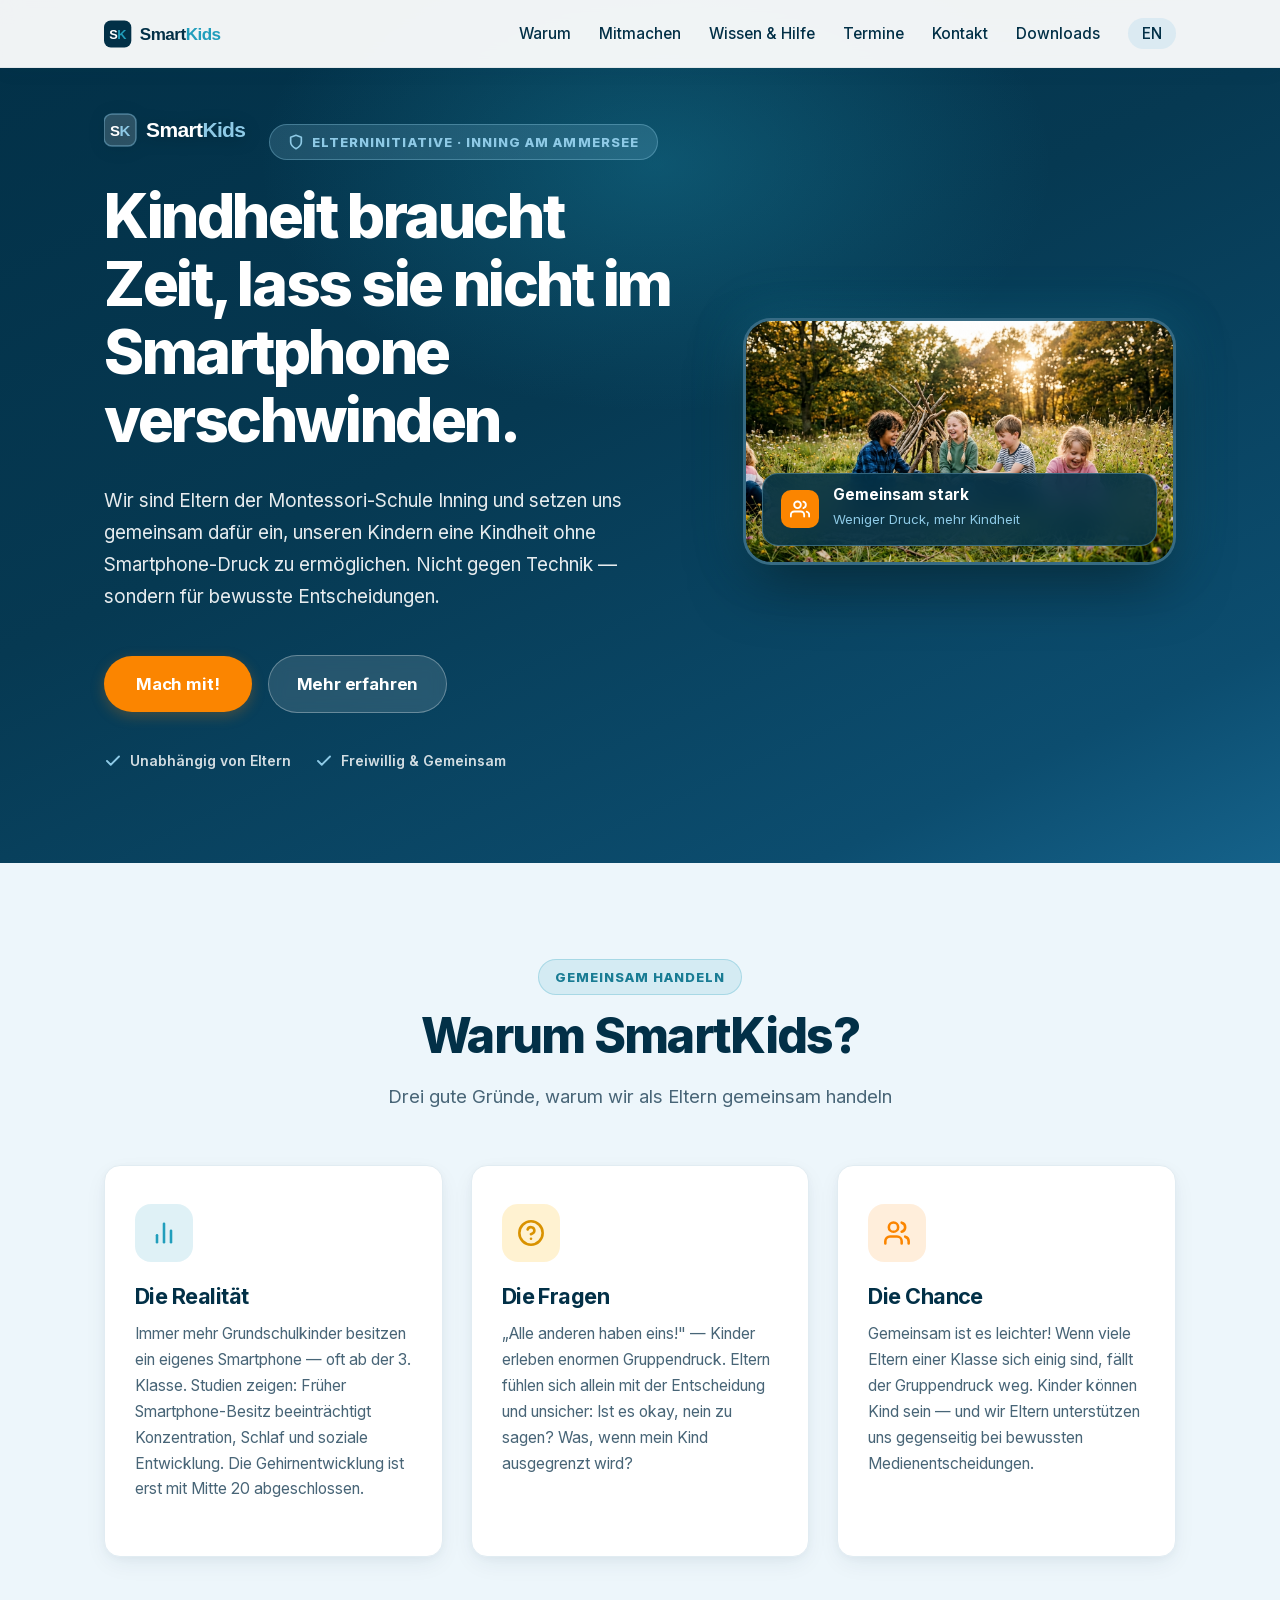
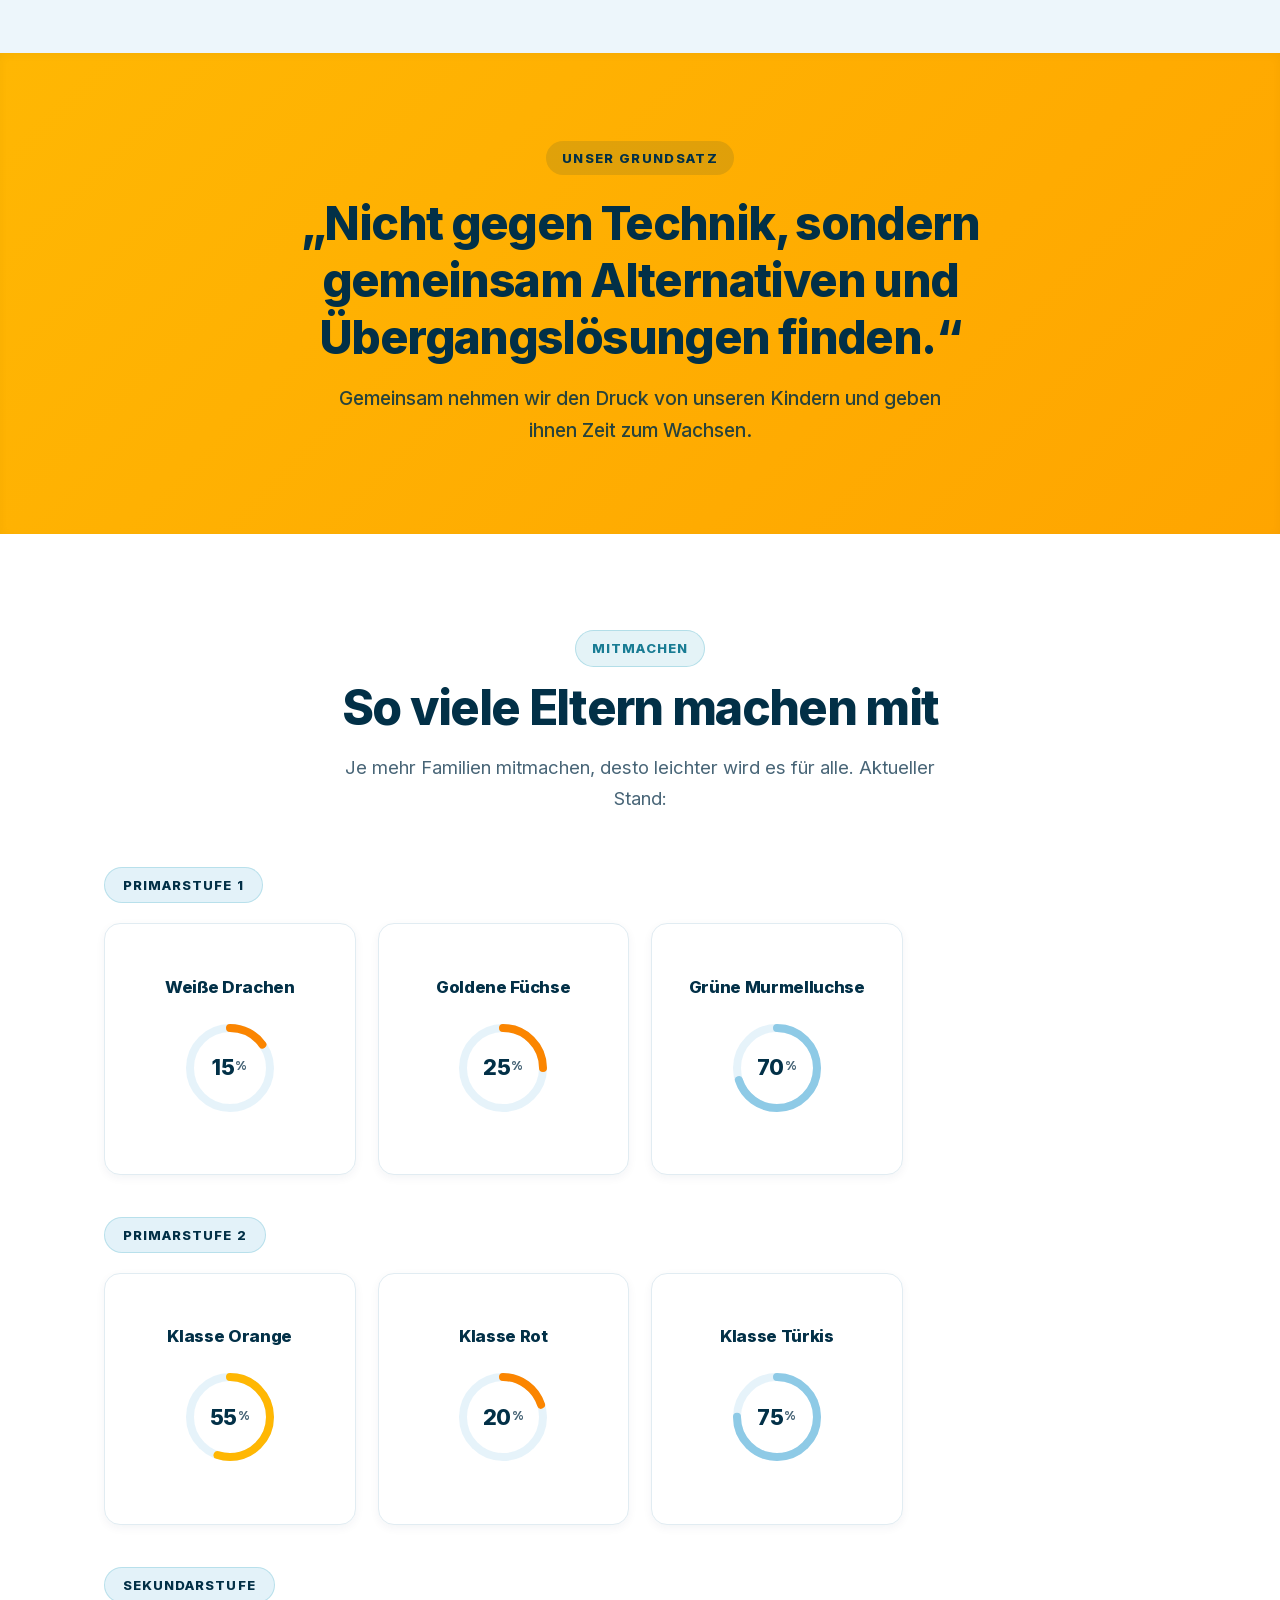
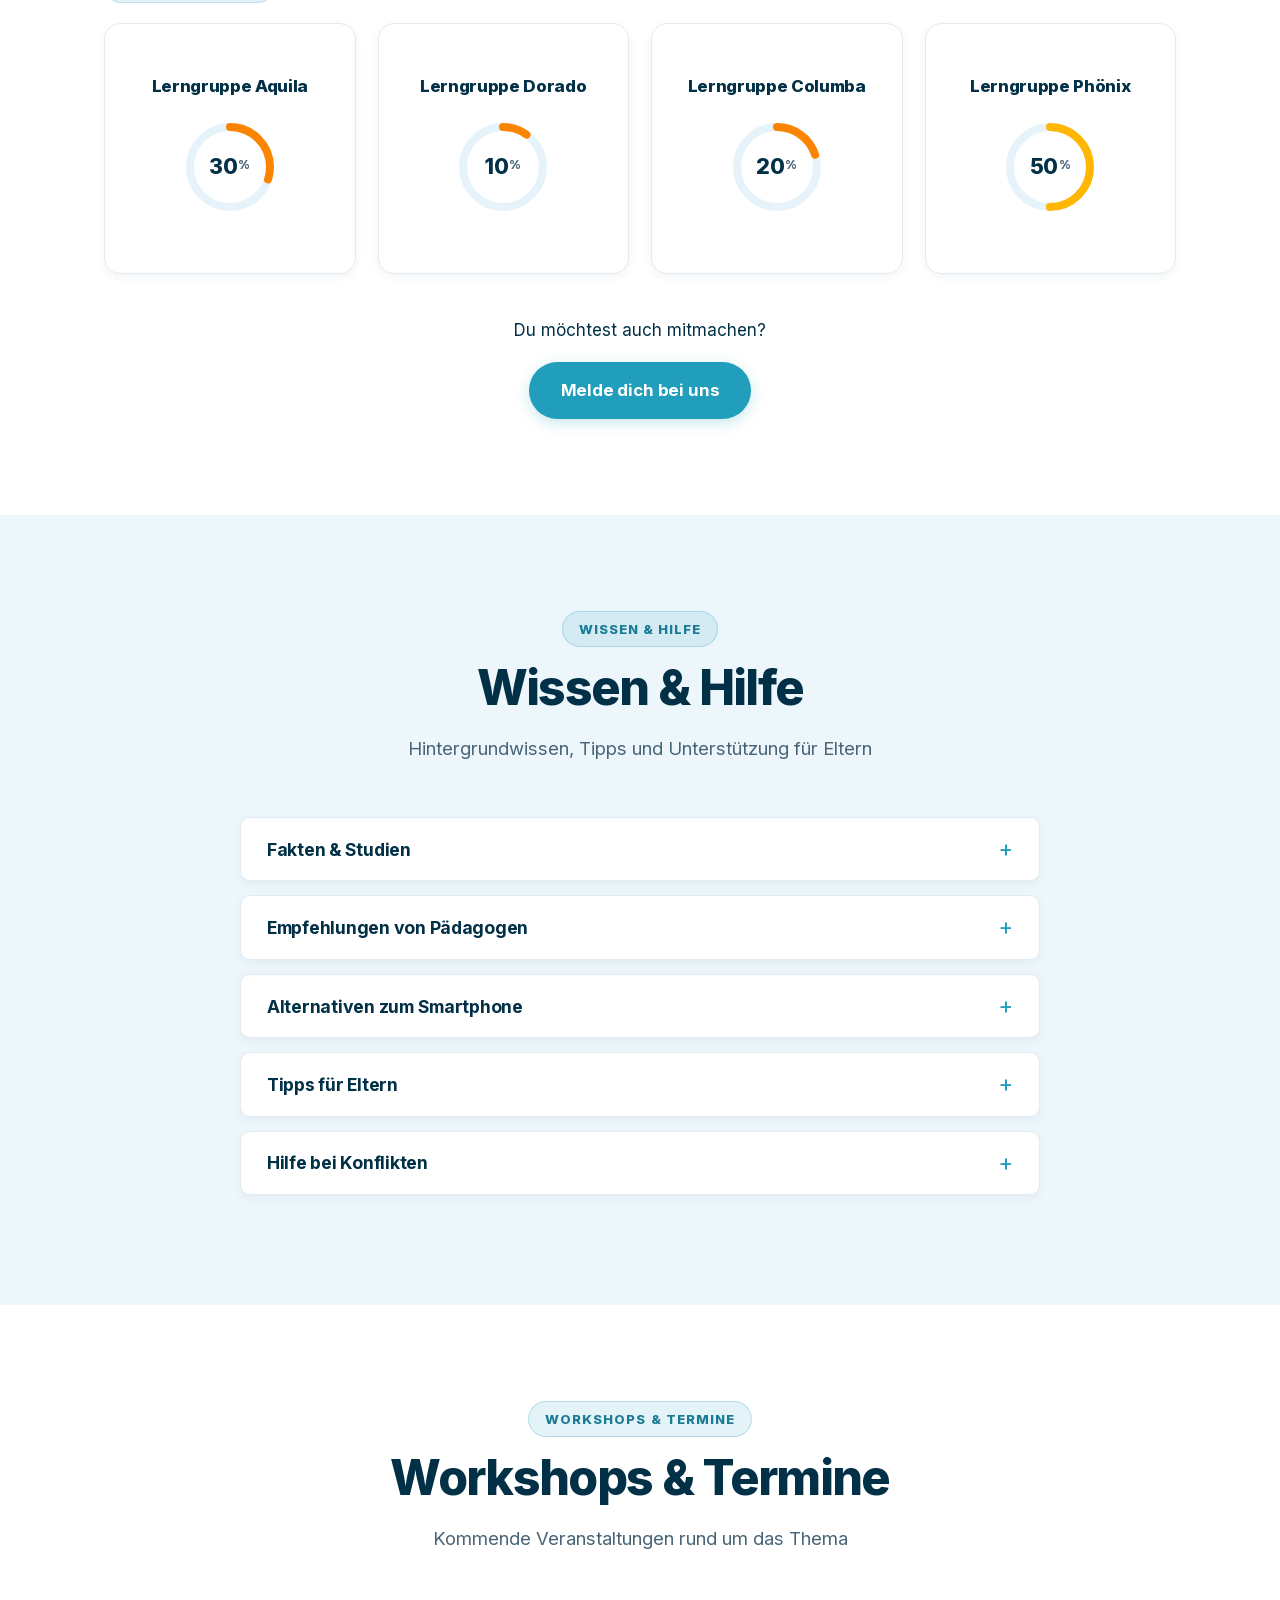
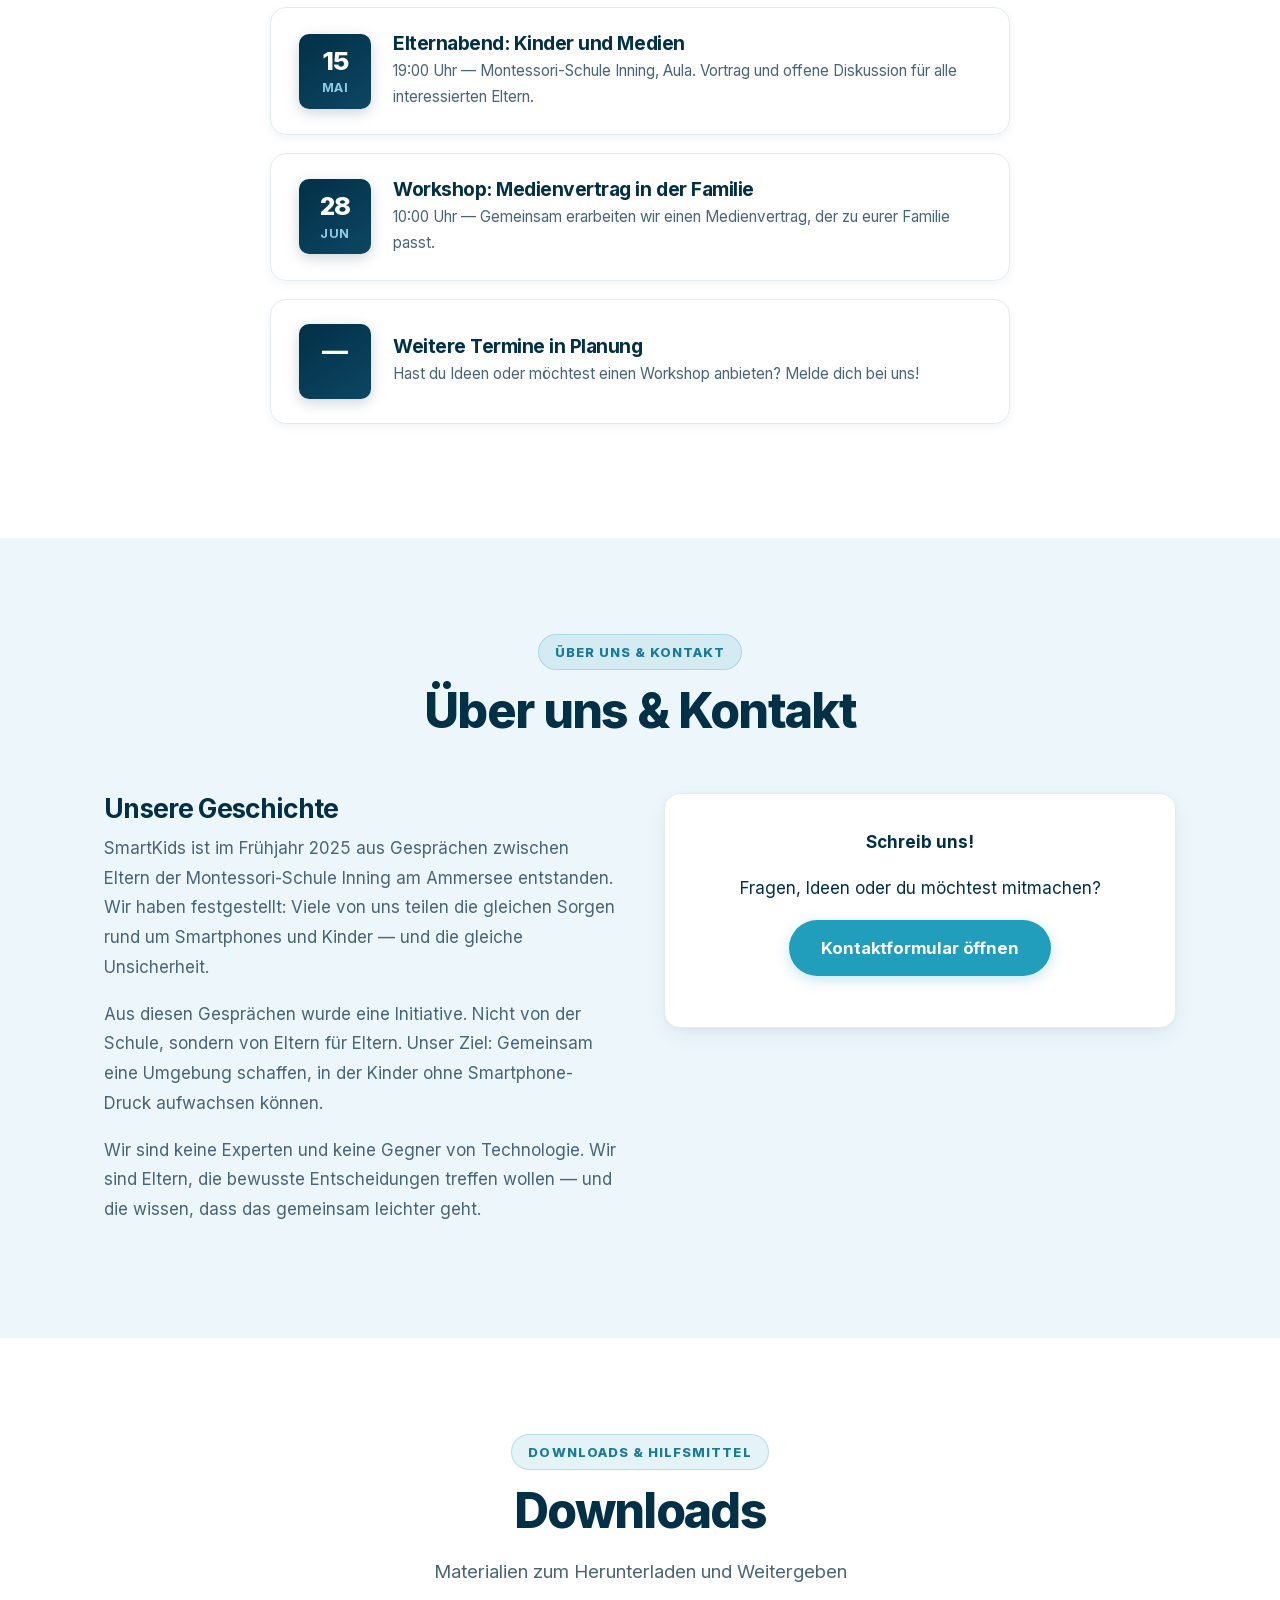
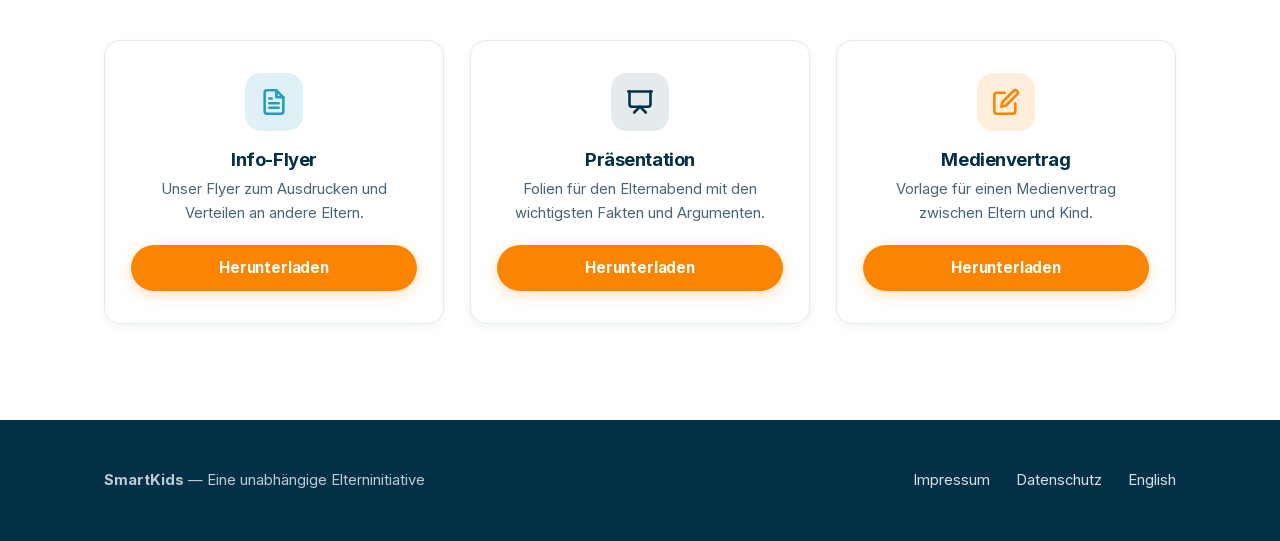
==== commit 00dc4548: "Update branding to SmartKids, hero with logo and new image, swapped tracker colors, modern group lab" ====
--- a/index.html
+++ b/index.html
@@ -3,10 +3,10 @@
 <head>
   <meta charset="UTF-8">
   <meta name="viewport" content="width=device-width, initial-scale=1.0">
-  <title>SmartKidsMontis — Gemeinsam für eine smartphonefreie Kindheit</title>
-  <meta name="description" content="SmartKidsMontis ist eine unabhängige Elterninitiative für einen bewussten Umgang mit Smartphones bei Kindern. Montessori Inning am Ammersee.">
-  <meta property="og:title" content="SmartKidsMontis — Gemeinsam für eine smartphonefreie Kindheit">
-  <meta property="og:description" content="Eine unabhängige Elterninitiative der Montessori-Schule Inning für bewusste Medienentscheidungen.">
+  <title>SmartKids — Gemeinsam für eine smartphonefreie Kindheit</title>
+  <meta name="description" content="SmartKids ist eine unabhängige Elterninitiative für einen bewussten Umgang mit Smartphones bei Kindern. Inning am Ammersee.">
+  <meta property="og:title" content="SmartKids — Gemeinsam für eine smartphonefreie Kindheit">
+  <meta property="og:description" content="Eine unabhängige Elterninitiative für bewusste Medienentscheidungen.">
   <meta property="og:image" content="https://smartkidsmontis.netlify.app/img/hero-smart.jpg">
   <meta property="og:url" content="https://smartkidsmontis.netlify.app/">
   <meta property="og:type" content="website">
@@ -22,7 +22,7 @@
   <!-- Navigation -->
   <nav class="navbar">
     <div class="container">
-      <a href="index.html" class="nav-brand"><img src="img/logo.svg" alt="SmartKidsMontis"></a>
+      <a href="index.html" class="nav-brand"><img src="img/logo.svg" alt="SmartKids"></a>
       <button class="nav-toggle" aria-label="Menü öffnen">
         <span></span><span></span><span></span>
       </button>
@@ -43,11 +43,14 @@
     <div class="container">
       <div class="hero-grid">
         <div class="hero-content">
+          <div class="hero-logo">
+            <img src="img/logo-hero.svg" alt="SmartKids" width="160" height="38">
+          </div>
           <div class="hero-kicker">
             <svg viewBox="0 0 24 24" width="16" height="16" fill="none" stroke="currentColor" stroke-width="2.5" stroke-linecap="round" stroke-linejoin="round" aria-hidden="true"><path d="M12 22s8-4 8-10V5l-8-3-8 3v7c0 6 8 10 8 10z"/></svg>
             Elterninitiative · Inning am Ammersee
           </div>
-          <h1>Gemeinsam stark für eine smartphonefreie Kindheit</h1>
+          <h1>Kindheit braucht Zeit, lass sie nicht im Smartphone verschwinden.</h1>
           <p class="subtitle">
             Wir sind Eltern der Montessori-Schule Inning und setzen uns gemeinsam dafür ein,
             unseren Kindern eine Kindheit ohne Smartphone-Druck zu ermöglichen.
@@ -64,17 +67,13 @@
             </div>
             <div class="trust-badge">
               <svg viewBox="0 0 24 24" width="18" height="18" fill="none" stroke="currentColor" stroke-width="2.5" stroke-linecap="round" stroke-linejoin="round" aria-hidden="true"><polyline points="20 6 9 17 4 12"/></svg>
-              <span>Montessori Inning</span>
-            </div>
-            <div class="trust-badge">
-              <svg viewBox="0 0 24 24" width="18" height="18" fill="none" stroke="currentColor" stroke-width="2.5" stroke-linecap="round" stroke-linejoin="round" aria-hidden="true"><polyline points="20 6 9 17 4 12"/></svg>
               <span>Freiwillig &amp; Gemeinsam</span>
             </div>
           </div>
         </div>
         <div class="hero-visual">
           <div class="hero-image-card">
-            <img src="img/hero-smart.jpg" width="1600" height="893" alt="Kinder lernen und spielen gemeinsam in der Natur — Kindheit braucht Zeit" fetchpriority="high">
+            <img src="img/hero-smart.jpg" width="1376" height="768" alt="Kinder spielen glücklich und frei im Grünen — Kindheit braucht Zeit" fetchpriority="high">
             <div class="hero-floating-badge">
               <div class="badge-icon">
                 <svg viewBox="0 0 24 24" width="20" height="20" fill="none" stroke="currentColor" stroke-width="2.2" stroke-linecap="round" stroke-linejoin="round" aria-hidden="true"><path d="M17 21v-2a4 4 0 0 0-4-4H5a4 4 0 0 0-4 4v2"/><circle cx="9" cy="7" r="4"/><path d="M23 21v-2a4 4 0 0 0-3-3.87"/><path d="M16 3.13a4 4 0 0 1 0 7.75"/></svg>
@@ -90,12 +89,12 @@
     </div>
   </section>
 
-  <!-- Warum SmartKidsMontis -->
+  <!-- Warum SmartKids -->
   <section id="warum" class="section-sky">
     <div class="container">
       <div class="section-header">
         <div class="eyebrow-badge">Gemeinsam handeln</div>
-        <h2>Warum SmartKidsMontis?</h2>
+        <h2>Warum SmartKids?</h2>
         <p>Drei gute Gründe, warum wir als Eltern gemeinsam handeln</p>
       </div>
       <div class="cards">
@@ -141,7 +140,7 @@
     <div class="container">
       <div class="statement-content">
         <span class="statement-kicker">Unser Grundsatz</span>
-        <blockquote>„Nicht gegen Technik — sondern für Kindheit. Stopp. Aber im Chor, nicht solo.“</blockquote>
+        <blockquote>„Nicht gegen Technik, sondern gemeinsam Alternativen und Übergangslösungen finden.“</blockquote>
         <p class="statement-sub">Gemeinsam nehmen wir den Druck von unseren Kindern und geben ihnen Zeit zum Wachsen.</p>
       </div>
     </div>
@@ -151,13 +150,13 @@
   <section id="mitmachen" class="section-white">
     <div class="container">
       <div class="section-header">
-        <div class="eyebrow-badge">Elternpakt</div>
-        <h2>Mitmachen — So steht's in den Klassen</h2>
+        <div class="eyebrow-badge">Mitmachen</div>
+        <h2>So viele Eltern machen mit</h2>
         <p>Je mehr Familien mitmachen, desto leichter wird es für alle. Aktueller Stand:</p>
       </div>
       <div id="tracker-container"></div>
       <div class="tracker-cta">
-        <p>Du möchtest, dass deine Klasse auch dabei ist?</p>
+        <p>Du möchtest auch mitmachen?</p>
         <a href="#tally-open=eq2M1Q&tally-layout=modal&tally-width=700" class="btn btn-secondary">Melde dich bei uns</a>
       </div>
     </div>
@@ -305,7 +304,7 @@
         <div class="about-text">
           <h3>Unsere Geschichte</h3>
           <p>
-            SmartKidsMontis ist im Frühjahr 2025 aus Gesprächen zwischen Eltern
+            SmartKids ist im Frühjahr 2025 aus Gesprächen zwischen Eltern
             der Montessori-Schule Inning am Ammersee entstanden.
             Wir haben festgestellt: Viele von uns teilen die gleichen Sorgen
             rund um Smartphones und Kinder — und die gleiche Unsicherheit.
@@ -347,7 +346,7 @@
           </div>
           <h3>Info-Flyer</h3>
           <p>Unser Flyer zum Ausdrucken und Verteilen an andere Eltern.</p>
-          <a href="downloads/flyer-smartkidsmontis.pdf" class="btn btn-outline">Herunterladen</a>
+          <a href="downloads/flyer-smartkidsmontis.pdf" class="btn btn-primary">Herunterladen</a>
         </div>
         <div class="download-card">
           <div class="download-icon">
@@ -355,7 +354,7 @@
           </div>
           <h3>Präsentation</h3>
           <p>Folien für den Elternabend mit den wichtigsten Fakten und Argumenten.</p>
-          <a href="downloads/praesentation-elternabend.pdf" class="btn btn-outline">Herunterladen</a>
+          <a href="downloads/praesentation-elternabend.pdf" class="btn btn-primary">Herunterladen</a>
         </div>
         <div class="download-card">
           <div class="download-icon">
@@ -363,7 +362,7 @@
           </div>
           <h3>Medienvertrag</h3>
           <p>Vorlage für einen Medienvertrag zwischen Eltern und Kind.</p>
-          <a href="downloads/medienvertrag-vorlage.pdf" class="btn btn-outline">Herunterladen</a>
+          <a href="downloads/medienvertrag-vorlage.pdf" class="btn btn-primary">Herunterladen</a>
         </div>
       </div>
     </div>
@@ -374,7 +373,7 @@
     <div class="container">
       <div class="footer-inner">
         <div>
-          <strong>SmartKidsMontis</strong> — Eine unabhängige Elterninitiative
+          <strong>SmartKids</strong> — Eine unabhängige Elterninitiative
         </div>
         <ul class="footer-links">
           <li><a href="impressum.html">Impressum</a></li>
--- a/css/style.css
+++ b/css/style.css
@@ -358,6 +358,18 @@
 
 .hero-content {
   text-align: left;
+}
+
+.hero-logo {
+  display: inline-flex;
+  align-items: center;
+  margin-bottom: 20px;
+}
+
+.hero-logo img {
+  height: 40px;
+  width: auto;
+  filter: drop-shadow(0 2px 8px rgba(0, 0, 0, 0.25));
 }
 
 .hero-kicker {
@@ -458,16 +470,17 @@
 
 .hero-image-card {
   position: relative;
-  border-radius: 24px;
+  border-radius: 28px;
   overflow: hidden;
-  box-shadow: 0 24px 50px -10px rgba(2, 48, 71, 0.6), 0 8px 20px rgba(0, 0, 0, 0.25);
-  border: 4px solid rgba(255, 255, 255, 0.25);
+  box-shadow: 0 24px 60px -10px rgba(0, 0, 0, 0.55), 0 0 50px rgba(33, 158, 188, 0.28);
+  border: 3px solid rgba(142, 202, 230, 0.38);
   background: var(--navy);
-  transition: transform 0.3s cubic-bezier(0.16, 1, 0.3, 1);
+  transition: transform 0.3s cubic-bezier(0.16, 1, 0.3, 1), box-shadow 0.3s ease;
 }
 
 .hero-image-card:hover {
   transform: translateY(-4px);
+  box-shadow: 0 30px 75px -12px rgba(0, 0, 0, 0.65), 0 0 60px rgba(33, 158, 188, 0.38);
 }
 
 .hero-image-card img {
@@ -684,7 +697,6 @@
 .card-icon svg {
   width: 28px;
   height: 28px;
-  color: var(--teal);
   stroke: currentColor;
   stroke-width: 2.2;
   fill: none;
@@ -692,6 +704,37 @@
   stroke-linejoin: round;
 }
 
+/* 3 distinct palette colors for Warum cards */
+.card:nth-child(1) .card-icon {
+  background: rgba(33, 158, 188, 0.14);
+}
+.card:nth-child(1) .card-icon svg {
+  color: #219ebc;
+}
+.card:nth-child(1):hover .card-icon {
+  background: rgba(33, 158, 188, 0.24);
+}
+
+.card:nth-child(2) .card-icon {
+  background: rgba(255, 183, 3, 0.18);
+}
+.card:nth-child(2) .card-icon svg {
+  color: #d99200;
+}
+.card:nth-child(2):hover .card-icon {
+  background: rgba(255, 183, 3, 0.28);
+}
+
+.card:nth-child(3) .card-icon {
+  background: rgba(251, 133, 0, 0.14);
+}
+.card:nth-child(3) .card-icon svg {
+  color: #fb8500;
+}
+.card:nth-child(3):hover .card-icon {
+  background: rgba(251, 133, 0, 0.24);
+}
+
 .card h3 {
   color: var(--navy);
   font-size: 1.35rem;
@@ -711,17 +754,35 @@
   border-color: var(--border);
 }
 
-/* --- Participation Tracker (Quadratische Cards) --- */
+/* --- Participation Tracker (Modern Label Design, No Dividers) --- */
+.tracker-group {
+  margin-bottom: 42px;
+}
+
+.tracker-group-label {
+  display: inline-block;
+  font-family: 'Inter', sans-serif;
+  font-size: 0.82rem;
+  font-weight: 800;
+  letter-spacing: 0.08em;
+  text-transform: uppercase;
+  color: var(--navy);
+  background: rgba(142, 202, 230, 0.25);
+  border: 1px solid rgba(33, 158, 188, 0.22);
+  padding: 6px 18px;
+  border-radius: var(--radius-full);
+  margin-bottom: 20px;
+}
+
 .tracker-grid {
   display: grid;
-  grid-template-columns: repeat(auto-fill, minmax(220px, 1fr));
-  gap: 24px;
-  margin-bottom: 48px;
+  grid-template-columns: repeat(auto-fill, minmax(210px, 1fr));
+  gap: 22px;
 }
 
 .tracker-item-square {
   aspect-ratio: 1 / 1;
-  min-height: 230px;
+  min-height: 200px;
   background: var(--bg-white);
   border: 1px solid var(--border);
   border-radius: var(--radius);
@@ -730,7 +791,8 @@
   display: flex;
   flex-direction: column;
   align-items: center;
-  justify-content: space-between;
+  justify-content: center;
+  gap: 16px;
   text-align: center;
   transition: transform 0.25s cubic-bezier(0.16, 1, 0.3, 1), box-shadow 0.25s cubic-bezier(0.16, 1, 0.3, 1), border-color 0.25s ease;
 }
@@ -1110,12 +1172,42 @@
 .download-icon svg {
   width: 28px;
   height: 28px;
-  color: var(--teal);
   stroke: currentColor;
   stroke-width: 2.2;
   fill: none;
   stroke-linecap: round;
   stroke-linejoin: round;
+}
+
+/* 3 distinct palette colors for Downloads */
+.download-card:nth-child(1) .download-icon {
+  background: rgba(33, 158, 188, 0.14);
+}
+.download-card:nth-child(1) .download-icon svg {
+  color: #219ebc;
+}
+.download-card:nth-child(1):hover .download-icon {
+  background: rgba(33, 158, 188, 0.24);
+}
+
+.download-card:nth-child(2) .download-icon {
+  background: rgba(2, 48, 71, 0.10);
+}
+.download-card:nth-child(2) .download-icon svg {
+  color: var(--navy);
+}
+.download-card:nth-child(2):hover .download-icon {
+  background: rgba(2, 48, 71, 0.18);
+}
+
+.download-card:nth-child(3) .download-icon {
+  background: rgba(251, 133, 0, 0.14);
+}
+.download-card:nth-child(3) .download-icon svg {
+  color: #fb8500;
+}
+.download-card:nth-child(3):hover .download-icon {
+  background: rgba(251, 133, 0, 0.24);
 }
 
 .download-card h3 {
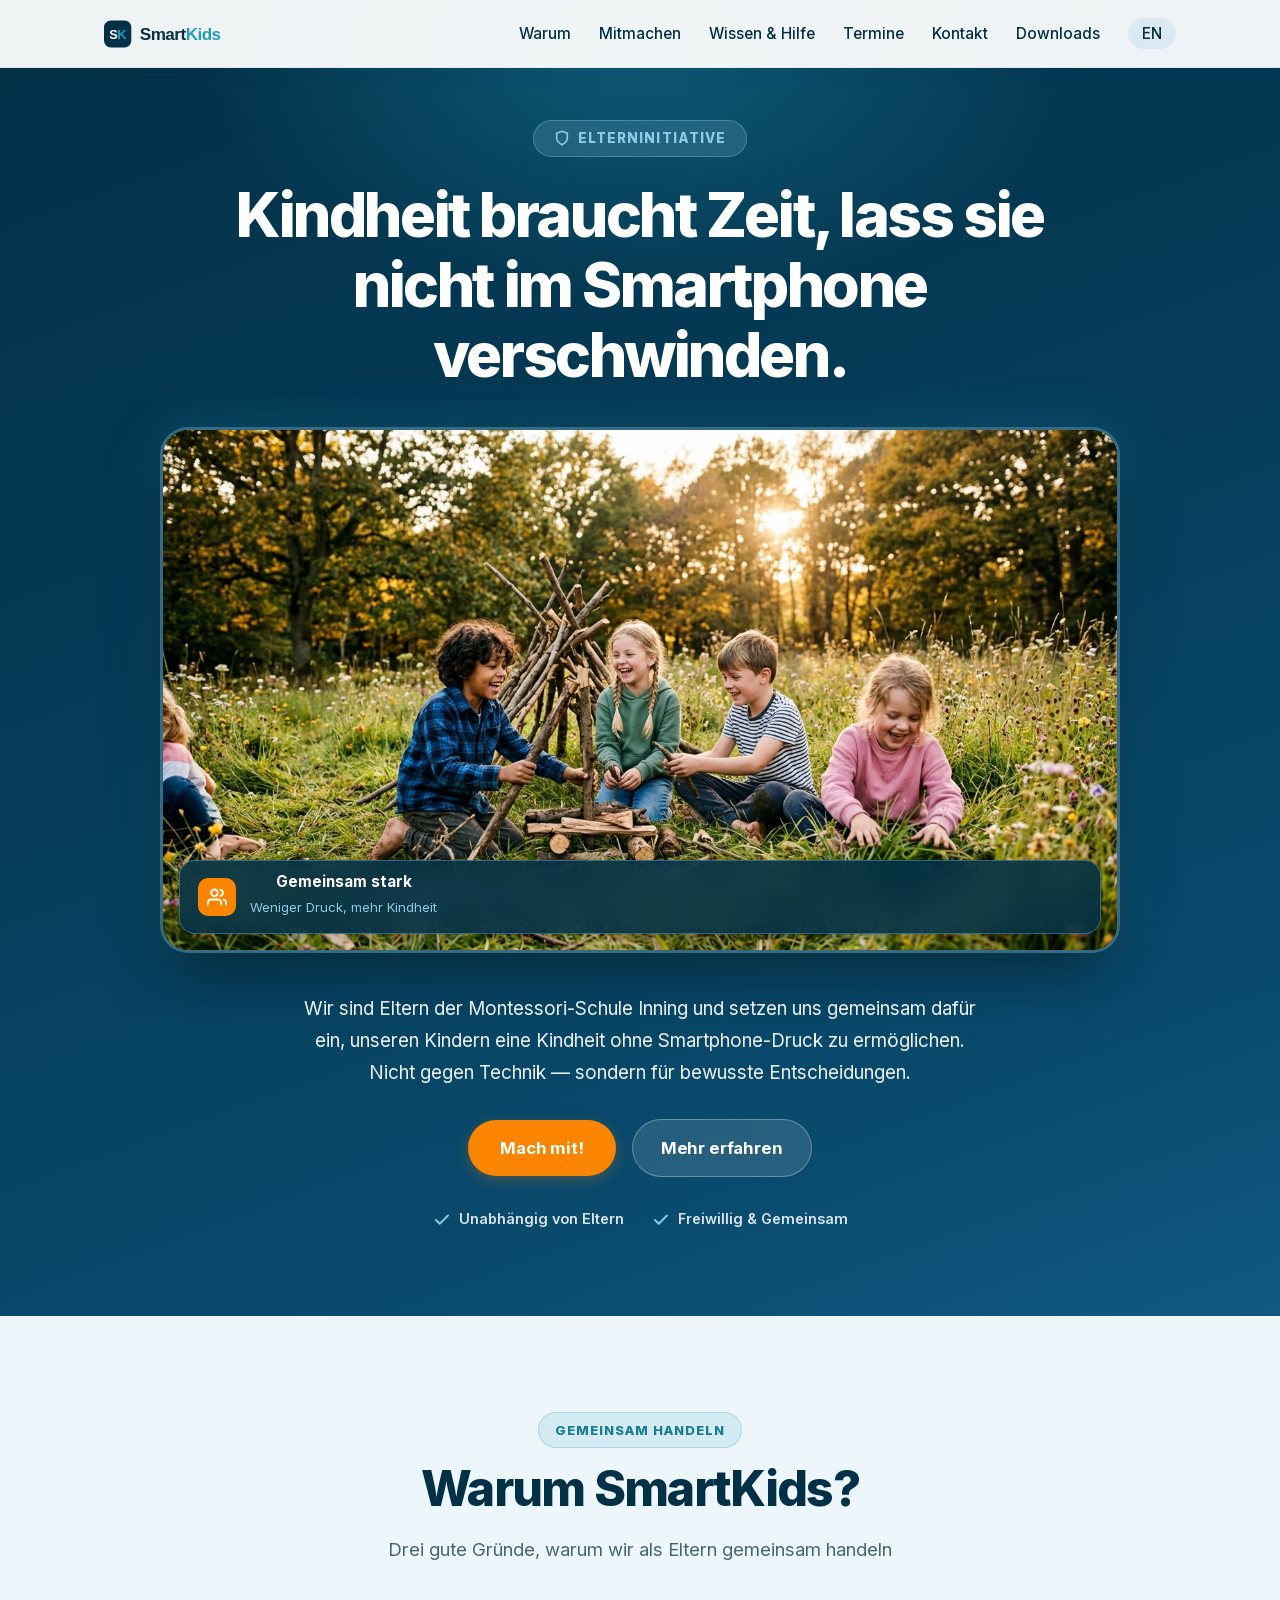
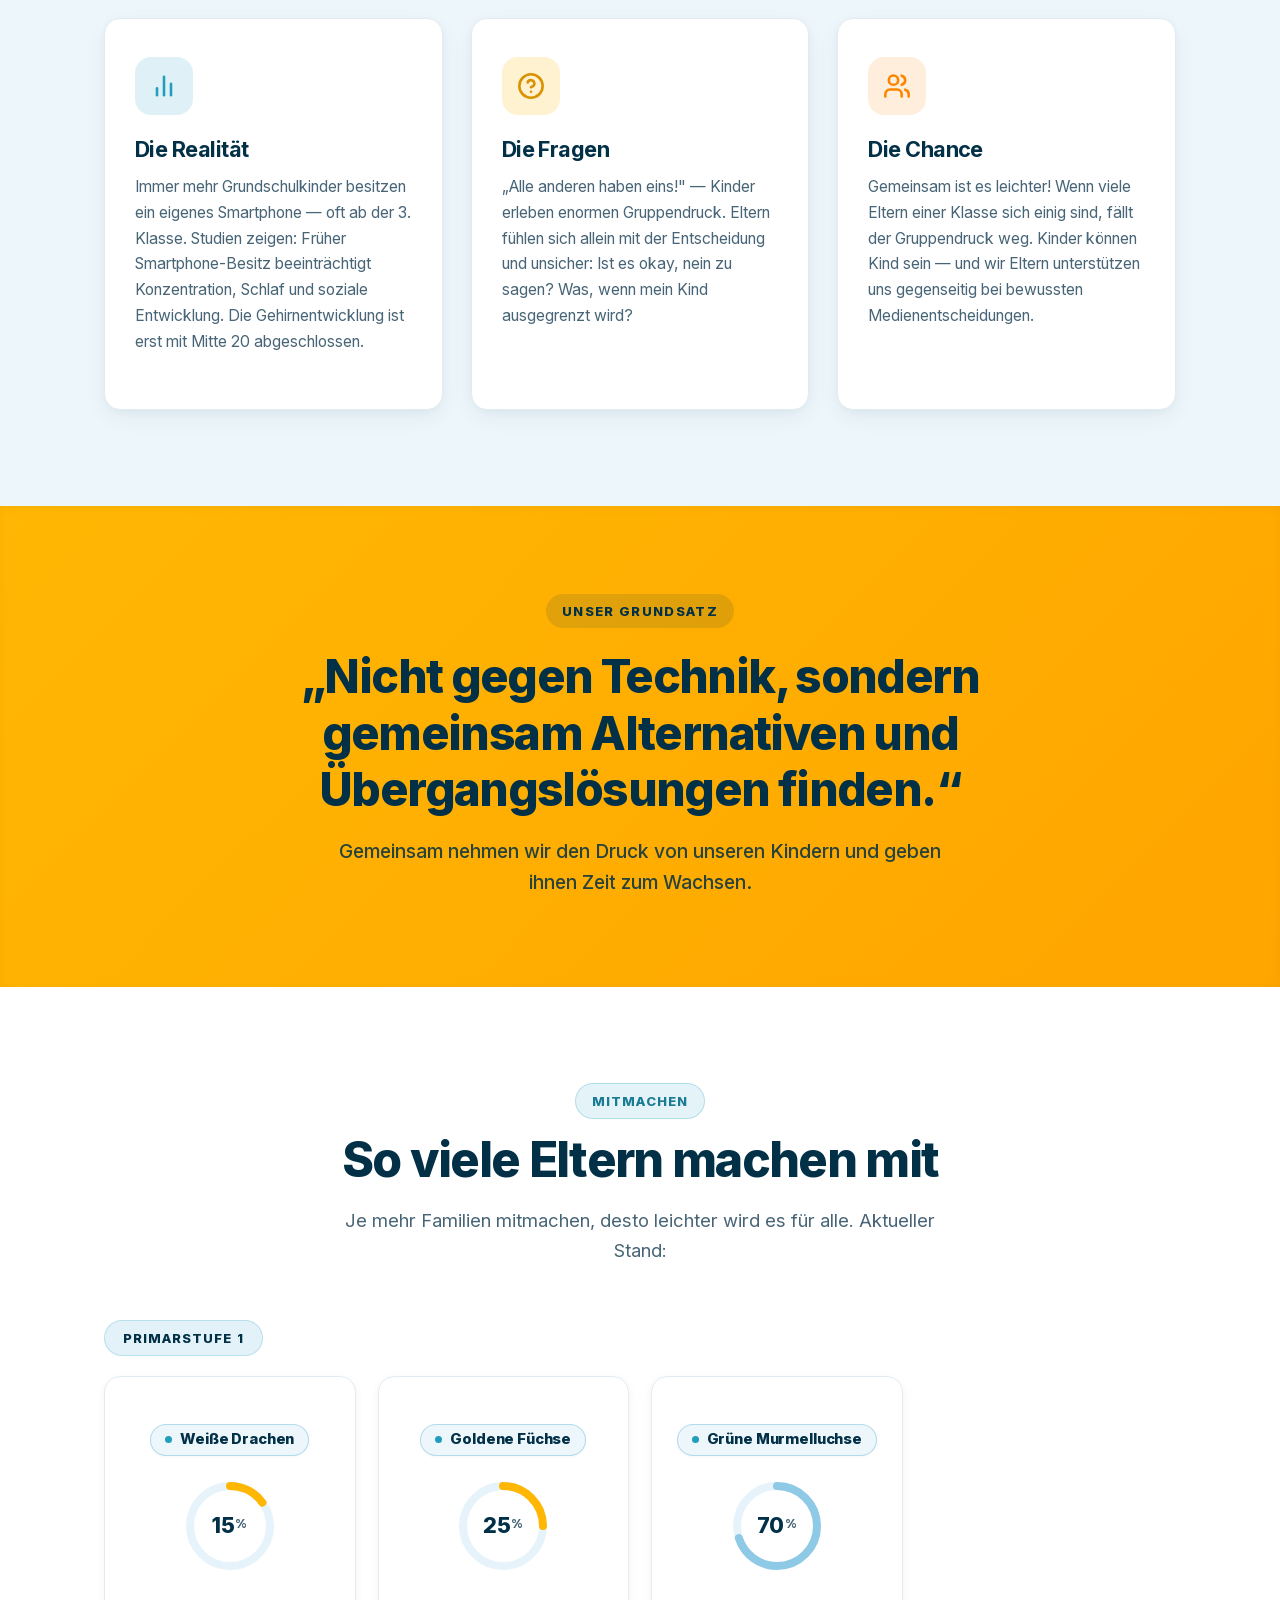
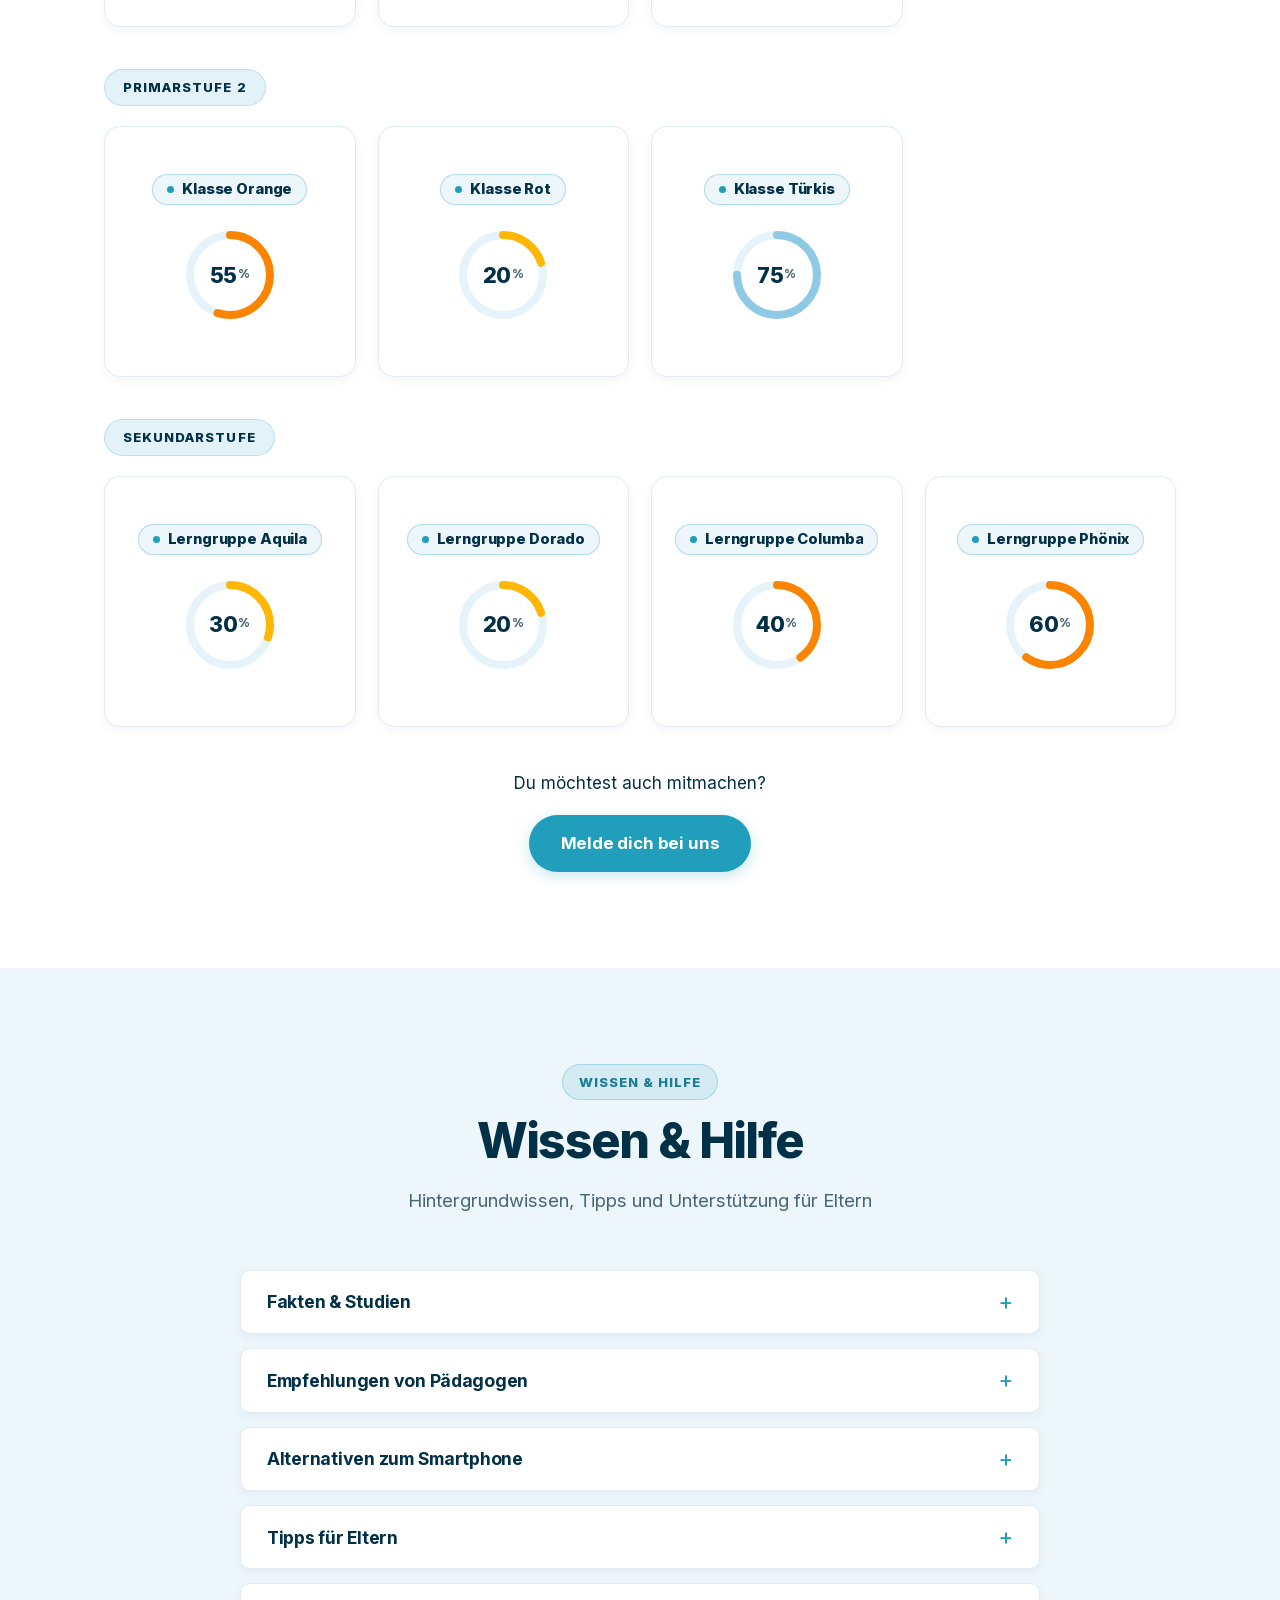
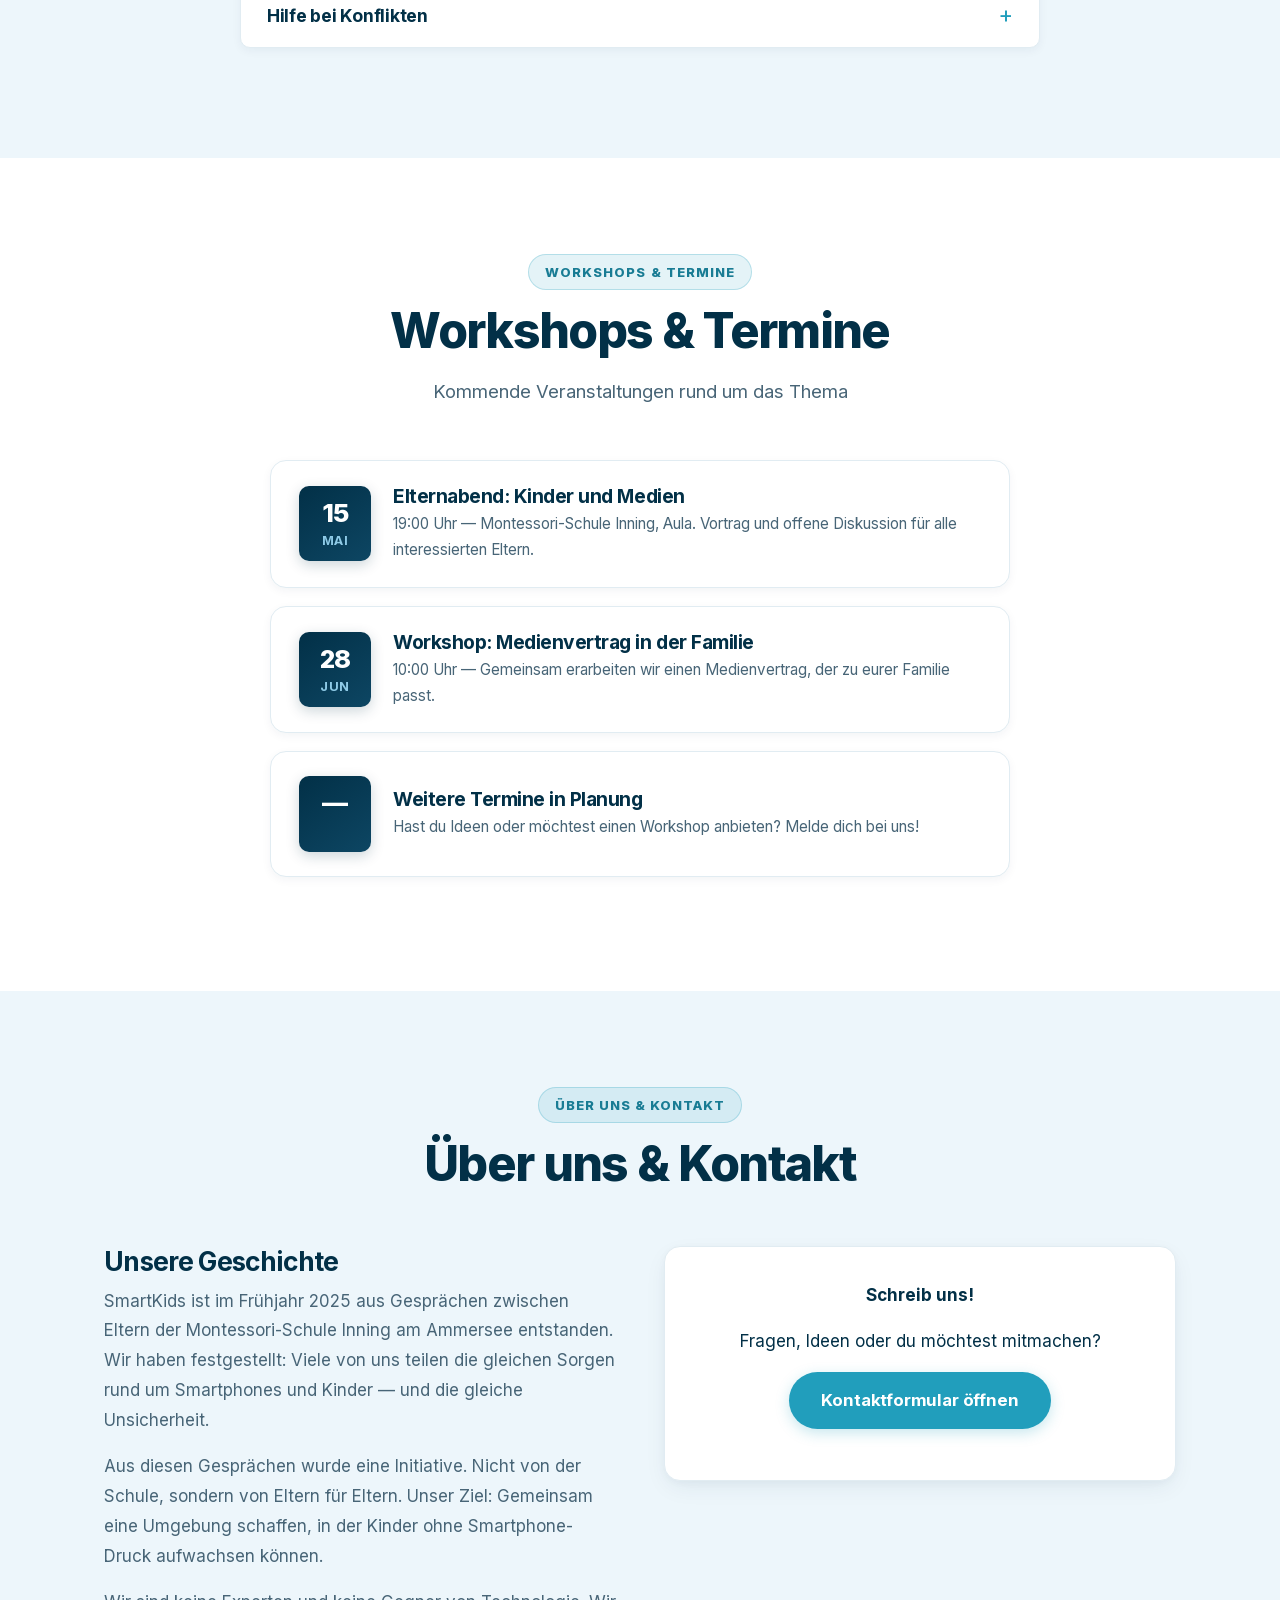
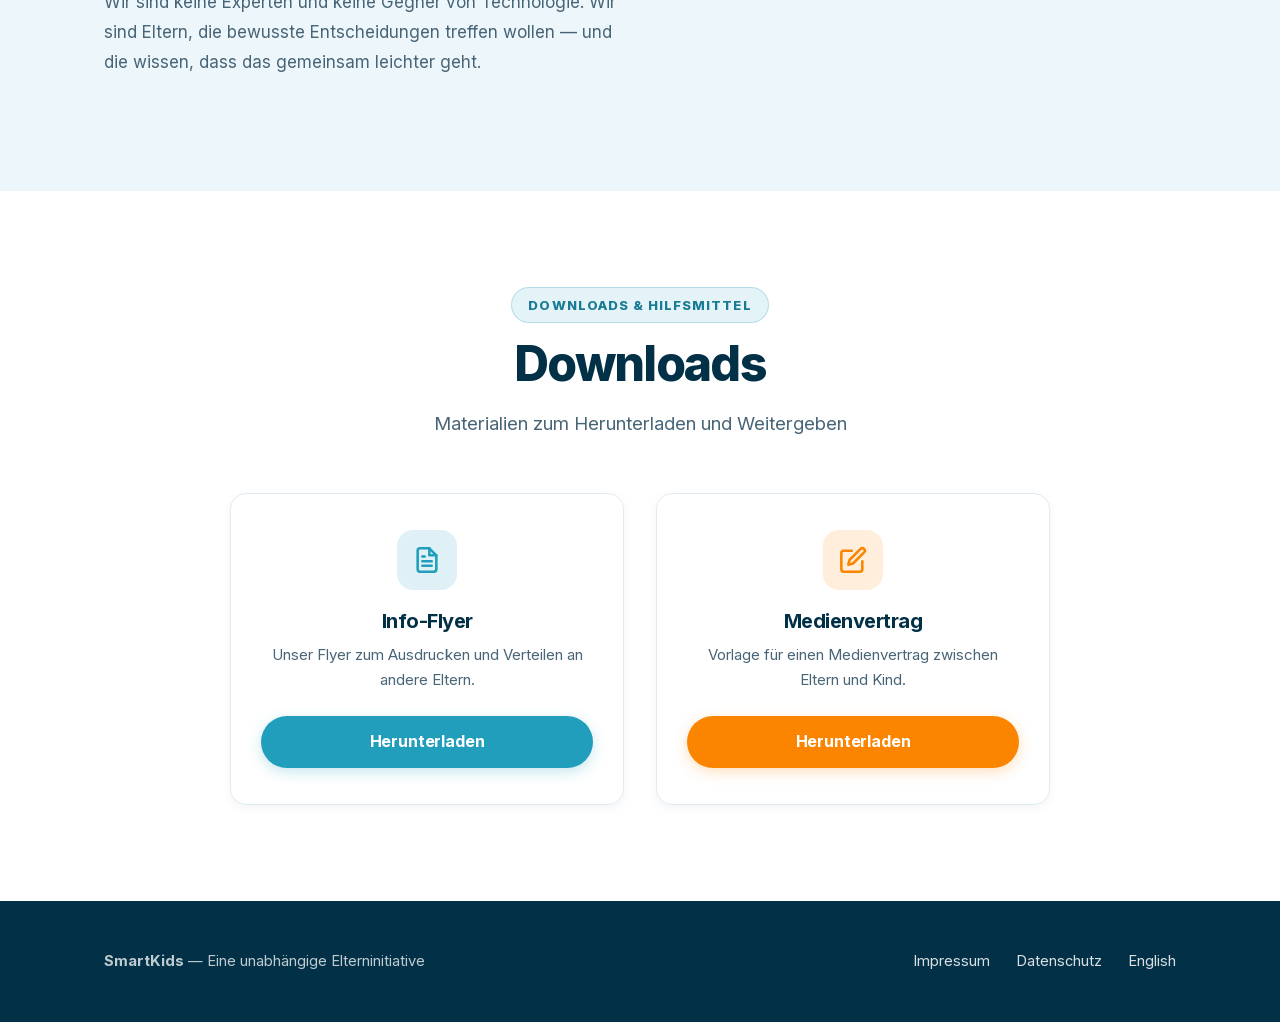
==== commit dd3b25e3: "Refine hero layout, visual tracker headers, and 2-card download section with matching button colors" ====
--- a/index.html
+++ b/index.html
@@ -38,51 +38,50 @@
     </div>
   </nav>
 
-  <!-- Hero (Integrated 2-Column with Text & Hero Image) -->
+  <!-- Hero (Editorial Centered Layout with Image & Content) -->
   <section class="hero">
     <div class="container">
-      <div class="hero-grid">
-        <div class="hero-content">
-          <div class="hero-logo">
-            <img src="img/logo-hero.svg" alt="SmartKids" width="160" height="38">
-          </div>
-          <div class="hero-kicker">
-            <svg viewBox="0 0 24 24" width="16" height="16" fill="none" stroke="currentColor" stroke-width="2.5" stroke-linecap="round" stroke-linejoin="round" aria-hidden="true"><path d="M12 22s8-4 8-10V5l-8-3-8 3v7c0 6 8 10 8 10z"/></svg>
-            Elterninitiative · Inning am Ammersee
-          </div>
-          <h1>Kindheit braucht Zeit, lass sie nicht im Smartphone verschwinden.</h1>
-          <p class="subtitle">
-            Wir sind Eltern der Montessori-Schule Inning und setzen uns gemeinsam dafür ein,
-            unseren Kindern eine Kindheit ohne Smartphone-Druck zu ermöglichen.
-            Nicht gegen Technik — sondern für bewusste Entscheidungen.
-          </p>
-          <div class="hero-actions">
-            <a href="#mitmachen" class="btn btn-primary">Mach mit!</a>
-            <a href="#warum" class="btn btn-secondary-light">Mehr erfahren</a>
-          </div>
-          <div class="hero-trust-badges">
-            <div class="trust-badge">
-              <svg viewBox="0 0 24 24" width="18" height="18" fill="none" stroke="currentColor" stroke-width="2.5" stroke-linecap="round" stroke-linejoin="round" aria-hidden="true"><polyline points="20 6 9 17 4 12"/></svg>
-              <span>Unabhängig von Eltern</span>
-            </div>
-            <div class="trust-badge">
-              <svg viewBox="0 0 24 24" width="18" height="18" fill="none" stroke="currentColor" stroke-width="2.5" stroke-linecap="round" stroke-linejoin="round" aria-hidden="true"><polyline points="20 6 9 17 4 12"/></svg>
-              <span>Freiwillig &amp; Gemeinsam</span>
-            </div>
-          </div>
-        </div>
-        <div class="hero-visual">
-          <div class="hero-image-card">
-            <img src="img/hero-smart.jpg" width="1376" height="768" alt="Kinder spielen glücklich und frei im Grünen — Kindheit braucht Zeit" fetchpriority="high">
-            <div class="hero-floating-badge">
-              <div class="badge-icon">
-                <svg viewBox="0 0 24 24" width="20" height="20" fill="none" stroke="currentColor" stroke-width="2.2" stroke-linecap="round" stroke-linejoin="round" aria-hidden="true"><path d="M17 21v-2a4 4 0 0 0-4-4H5a4 4 0 0 0-4 4v2"/><circle cx="9" cy="7" r="4"/><path d="M23 21v-2a4 4 0 0 0-3-3.87"/><path d="M16 3.13a4 4 0 0 1 0 7.75"/></svg>
-              </div>
-              <div>
-                <strong>Gemeinsam stark</strong>
-                <span>Weniger Druck, mehr Kindheit</span>
-              </div>
-            </div>
+      <div class="hero-header">
+        <div class="hero-kicker">
+          <svg viewBox="0 0 24 24" width="16" height="16" fill="none" stroke="currentColor" stroke-width="2.5" stroke-linecap="round" stroke-linejoin="round" aria-hidden="true"><path d="M12 22s8-4 8-10V5l-8-3-8 3v7c0 6 8 10 8 10z"/></svg>
+          Elterninitiative
+        </div>
+        <h1>Kindheit braucht Zeit, lass sie nicht im Smartphone verschwinden.</h1>
+      </div>
+
+      <div class="hero-visual">
+        <div class="hero-image-card">
+          <img src="img/hero-smart.jpg" width="1376" height="768" alt="Kinder spielen glücklich und frei im Grünen — Kindheit braucht Zeit" fetchpriority="high">
+          <div class="hero-floating-badge">
+            <div class="badge-icon">
+              <svg viewBox="0 0 24 24" width="20" height="20" fill="none" stroke="currentColor" stroke-width="2.2" stroke-linecap="round" stroke-linejoin="round" aria-hidden="true"><path d="M17 21v-2a4 4 0 0 0-4-4H5a4 4 0 0 0-4 4v2"/><circle cx="9" cy="7" r="4"/><path d="M23 21v-2a4 4 0 0 0-3-3.87"/><path d="M16 3.13a4 4 0 0 1 0 7.75"/></svg>
+            </div>
+            <div>
+              <strong>Gemeinsam stark</strong>
+              <span>Weniger Druck, mehr Kindheit</span>
+            </div>
+          </div>
+        </div>
+      </div>
+
+      <div class="hero-bottom-content">
+        <p class="subtitle">
+          Wir sind Eltern der Montessori-Schule Inning und setzen uns gemeinsam dafür ein,
+          unseren Kindern eine Kindheit ohne Smartphone-Druck zu ermöglichen.
+          Nicht gegen Technik — sondern für bewusste Entscheidungen.
+        </p>
+        <div class="hero-actions">
+          <a href="#mitmachen" class="btn btn-primary">Mach mit!</a>
+          <a href="#warum" class="btn btn-secondary-light">Mehr erfahren</a>
+        </div>
+        <div class="hero-trust-badges">
+          <div class="trust-badge">
+            <svg viewBox="0 0 24 24" width="18" height="18" fill="none" stroke="currentColor" stroke-width="2.5" stroke-linecap="round" stroke-linejoin="round" aria-hidden="true"><polyline points="20 6 9 17 4 12"/></svg>
+            <span>Unabhängig von Eltern</span>
+          </div>
+          <div class="trust-badge">
+            <svg viewBox="0 0 24 24" width="18" height="18" fill="none" stroke="currentColor" stroke-width="2.5" stroke-linecap="round" stroke-linejoin="round" aria-hidden="true"><polyline points="20 6 9 17 4 12"/></svg>
+            <span>Freiwillig &amp; Gemeinsam</span>
           </div>
         </div>
       </div>
@@ -350,14 +349,6 @@
         </div>
         <div class="download-card">
           <div class="download-icon">
-            <svg viewBox="0 0 24 24" aria-hidden="true"><path d="M2 3h20"/><path d="M21 3v11a2 2 0 0 1-2 2H5a2 2 0 0 1-2-2V3"/><path d="m7 21 5-5 5 5"/></svg>
-          </div>
-          <h3>Präsentation</h3>
-          <p>Folien für den Elternabend mit den wichtigsten Fakten und Argumenten.</p>
-          <a href="downloads/praesentation-elternabend.pdf" class="btn btn-primary">Herunterladen</a>
-        </div>
-        <div class="download-card">
-          <div class="download-icon">
             <svg viewBox="0 0 24 24" aria-hidden="true"><path d="M11 4H4a2 2 0 0 0-2 2v14a2 2 0 0 0 2 2h14a2 2 0 0 0 2-2v-7"/><path d="M18.5 2.5a2.121 2.121 0 0 1 3 3L12 15l-4 1 1-4 9.5-9.5z"/></svg>
           </div>
           <h3>Medienvertrag</h3>
--- a/css/style.css
+++ b/css/style.css
@@ -347,29 +347,38 @@
   pointer-events: none;
 }
 
-.hero-grid {
-  display: grid;
-  grid-template-columns: 1.15fr 0.85fr;
-  gap: 52px;
-  align-items: center;
+/* --- Hero (Editorial Centered Layout) --- */
+.hero {
+  padding: 120px 0 84px;
+  background: linear-gradient(160deg, #023047 0%, #053b56 40%, #094a6d 80%, #105981 100%);
+  color: #fff;
+  position: relative;
+  overflow: hidden;
+  text-align: center;
+}
+
+section.hero {
+  background: linear-gradient(160deg, #023047 0%, #053b56 40%, #094a6d 80%, #105981 100%);
+}
+
+.hero::before {
+  content: '';
+  position: absolute;
+  top: -15%;
+  left: 50%;
+  transform: translateX(-50%);
+  width: 900px;
+  height: 500px;
+  background: radial-gradient(ellipse at center, rgba(33, 158, 188, 0.35) 0%, rgba(2, 48, 71, 0) 70%);
+  pointer-events: none;
+}
+
+.hero-header {
+  max-width: 920px;
+  margin: 0 auto 36px;
+  text-align: center;
   position: relative;
   z-index: 2;
-}
-
-.hero-content {
-  text-align: left;
-}
-
-.hero-logo {
-  display: inline-flex;
-  align-items: center;
-  margin-bottom: 20px;
-}
-
-.hero-logo img {
-  height: 40px;
-  width: auto;
-  filter: drop-shadow(0 2px 8px rgba(0, 0, 0, 0.25));
 }
 
 .hero-kicker {
@@ -380,33 +389,72 @@
   border: 1px solid rgba(142, 202, 230, 0.35);
   color: var(--teal-light);
   font-family: 'Inter', sans-serif;
-  font-size: 0.82rem;
+  font-size: 0.84rem;
   font-weight: 800;
   letter-spacing: 0.08em;
   text-transform: uppercase;
-  padding: 6px 18px;
+  padding: 6px 20px;
   border-radius: var(--radius-full);
-  margin-bottom: 22px;
+  margin-bottom: 24px;
 }
 
 .hero h1 {
   font-family: 'Inter', -apple-system, BlinkMacSystemFont, 'Segoe UI', Roboto, sans-serif;
   color: #fff;
-  font-size: clamp(2.4rem, 4.8vw, 3.8rem);
+  font-size: clamp(2.3rem, 5vw, 3.8rem);
   font-weight: 800;
-  line-height: 1.12;
+  line-height: 1.15;
   letter-spacing: -0.04em;
-  margin-bottom: 0.5em;
+  margin-bottom: 0;
+}
+
+.hero-visual {
+  max-width: 960px;
+  margin: 0 auto 40px;
+  position: relative;
+  z-index: 2;
+}
+
+.hero-image-card {
+  position: relative;
+  border-radius: 28px;
+  overflow: hidden;
+  box-shadow: 0 24px 60px -10px rgba(0, 0, 0, 0.55), 0 0 50px rgba(33, 158, 188, 0.28);
+  border: 3px solid rgba(142, 202, 230, 0.38);
+  background: var(--navy);
+  transition: transform 0.3s cubic-bezier(0.16, 1, 0.3, 1), box-shadow 0.3s ease;
+}
+
+.hero-image-card:hover {
+  transform: translateY(-4px);
+  box-shadow: 0 30px 75px -12px rgba(0, 0, 0, 0.65), 0 0 60px rgba(33, 158, 188, 0.38);
+}
+
+.hero-image-card img {
+  width: 100%;
+  height: auto;
+  aspect-ratio: 16 / 9;
+  max-height: 520px;
+  object-fit: cover;
+  display: block;
+}
+
+.hero-bottom-content {
+  max-width: 780px;
+  margin: 0 auto;
+  text-align: center;
+  position: relative;
+  z-index: 2;
 }
 
 .hero .subtitle {
   font-family: 'Inter', -apple-system, BlinkMacSystemFont, 'Segoe UI', Roboto, sans-serif;
   font-size: 1.18rem;
   line-height: 1.7;
-  color: rgba(255, 255, 255, 0.9);
-  margin-bottom: 2.2em;
+  color: rgba(255, 255, 255, 0.92);
+  margin: 0 auto 30px;
   font-weight: 400;
-  max-width: 580px;
+  max-width: 680px;
 }
 
 .hero-actions {
@@ -414,7 +462,8 @@
   gap: 16px;
   flex-wrap: wrap;
   align-items: center;
-  margin-bottom: 36px;
+  justify-content: center;
+  margin-bottom: 30px;
 }
 
 .btn-secondary-light {
@@ -446,10 +495,12 @@
 
 .hero-trust-badges {
   display: flex;
-  gap: 24px;
+  gap: 28px;
   flex-wrap: wrap;
-  font-size: 0.88rem;
-  color: rgba(255, 255, 255, 0.82);
+  align-items: center;
+  justify-content: center;
+  font-size: 0.9rem;
+  color: rgba(255, 255, 255, 0.85);
 }
 
 .trust-badge {
@@ -803,14 +854,45 @@
   border-color: rgba(142, 202, 230, 0.8);
 }
 
+.tracker-class-pill {
+  display: inline-flex;
+  align-items: center;
+  justify-content: center;
+  gap: 8px;
+  background: #edf6fb;
+  border: 1px solid rgba(142, 202, 230, 0.6);
+  border-radius: var(--radius-full);
+  padding: 6px 14px;
+  max-width: 100%;
+  box-shadow: 0 1px 3px rgba(2, 48, 71, 0.04);
+  transition: all 0.25s cubic-bezier(0.16, 1, 0.3, 1);
+}
+
+.tracker-item-square:hover .tracker-class-pill {
+  background: #e2f0f7;
+  border-color: var(--teal);
+  transform: translateY(-1px);
+}
+
+.tracker-class-dot {
+  width: 7px;
+  height: 7px;
+  border-radius: 50%;
+  background: var(--teal);
+  flex-shrink: 0;
+}
+
 .tracker-class-name {
-  font-size: 1.05rem;
+  font-family: 'Inter', sans-serif;
+  font-size: 0.92rem;
   font-weight: 800;
   color: var(--navy);
-  letter-spacing: -0.02em;
-  line-height: 1.25;
+  letter-spacing: -0.01em;
+  line-height: 1.2;
   margin: 0;
-  width: 100%;
+  white-space: nowrap;
+  overflow: hidden;
+  text-overflow: ellipsis;
 }
 
 .tracker-circle-container {
@@ -1122,18 +1204,20 @@
   color: var(--text-light);
 }
 
-/* --- Downloads --- */
+/* --- Downloads (2 Cards Grid) --- */
 .downloads-grid {
   display: grid;
-  grid-template-columns: repeat(3, 1fr);
-  gap: 26px;
+  grid-template-columns: repeat(2, 1fr);
+  gap: 32px;
+  max-width: 820px;
+  margin: 0 auto;
 }
 
 .download-card {
   background: var(--bg-white);
   border: 1px solid var(--border);
   border-radius: var(--radius);
-  padding: 32px 26px;
+  padding: 36px 30px;
   text-align: center;
   box-shadow: var(--shadow-sm);
   transition: transform 0.25s cubic-bezier(0.16, 1, 0.3, 1), box-shadow 0.25s cubic-bezier(0.16, 1, 0.3, 1), border-color 0.25s ease;
@@ -1153,20 +1237,18 @@
 }
 
 .download-icon {
-  width: 58px;
-  height: 58px;
+  width: 60px;
+  height: 60px;
   border-radius: 16px;
-  background: rgba(33, 158, 188, 0.12);
   display: flex;
   align-items: center;
   justify-content: center;
-  margin-bottom: 18px;
+  margin-bottom: 20px;
   transition: transform 0.25s ease, background-color 0.25s ease;
 }
 
 .download-card:hover .download-icon {
   transform: scale(1.06);
-  background: rgba(33, 158, 188, 0.2);
 }
 
 .download-icon svg {
@@ -1179,7 +1261,7 @@
   stroke-linejoin: round;
 }
 
-/* 3 distinct palette colors for Downloads */
+/* Card 1: Info-Flyer (Teal Icon & Teal Button) */
 .download-card:nth-child(1) .download-icon {
   background: rgba(33, 158, 188, 0.14);
 }
@@ -1189,45 +1271,54 @@
 .download-card:nth-child(1):hover .download-icon {
   background: rgba(33, 158, 188, 0.24);
 }
-
+.download-card:nth-child(1) .btn {
+  background: var(--teal);
+  color: #fff;
+  box-shadow: 0 4px 14px rgba(33, 158, 188, 0.25);
+}
+.download-card:nth-child(1) .btn:hover {
+  background: var(--teal-dark);
+  box-shadow: var(--shadow-teal);
+}
+
+/* Card 2: Medienvertrag (Orange Icon & Orange Button) */
 .download-card:nth-child(2) .download-icon {
-  background: rgba(2, 48, 71, 0.10);
+  background: rgba(251, 133, 0, 0.14);
 }
 .download-card:nth-child(2) .download-icon svg {
-  color: var(--navy);
+  color: #fb8500;
 }
 .download-card:nth-child(2):hover .download-icon {
-  background: rgba(2, 48, 71, 0.18);
-}
-
-.download-card:nth-child(3) .download-icon {
-  background: rgba(251, 133, 0, 0.14);
-}
-.download-card:nth-child(3) .download-icon svg {
-  color: #fb8500;
-}
-.download-card:nth-child(3):hover .download-icon {
   background: rgba(251, 133, 0, 0.24);
 }
+.download-card:nth-child(2) .btn {
+  background: var(--orange);
+  color: #fff;
+  box-shadow: 0 4px 14px rgba(251, 133, 0, 0.25);
+}
+.download-card:nth-child(2) .btn:hover {
+  background: var(--orange-hover);
+  box-shadow: var(--shadow-orange);
+}
 
 .download-card h3 {
-  font-size: 1.15rem;
+  font-size: 1.25rem;
   font-weight: 700;
   color: var(--navy);
-  margin-bottom: 8px;
+  margin-bottom: 10px;
 }
 
 .download-card p {
   color: var(--text-light);
-  font-size: 0.92rem;
-  line-height: 1.6;
-  margin-bottom: 20px;
+  font-size: 0.94rem;
+  line-height: 1.65;
+  margin-bottom: 24px;
   flex-grow: 1;
 }
 
 .download-card .btn {
-  padding: 10px 24px;
-  font-size: 0.95rem;
+  padding: 12px 28px;
+  font-size: 1rem;
   width: 100%;
 }
 
@@ -1265,36 +1356,17 @@
 
 /* --- Responsive --- */
 @media (max-width: 900px) {
-  .hero-grid {
-    grid-template-columns: 1fr;
-    gap: 40px;
-    text-align: center;
-  }
-
-  .hero-content {
-    text-align: center;
-  }
-
-  .hero .subtitle {
-    margin-left: auto;
-    margin-right: auto;
-  }
-
-  .hero-actions {
-    justify-content: center;
-  }
-
-  .hero-trust-badges {
-    justify-content: center;
+  .hero-header {
+    margin-bottom: 28px;
+  }
+
+  .hero-visual {
+    margin-bottom: 32px;
   }
 
   .cards {
     grid-template-columns: 1fr;
     gap: 22px;
-  }
-
-  .downloads-grid {
-    grid-template-columns: 1fr 1fr;
   }
 
   .tracker-grid {
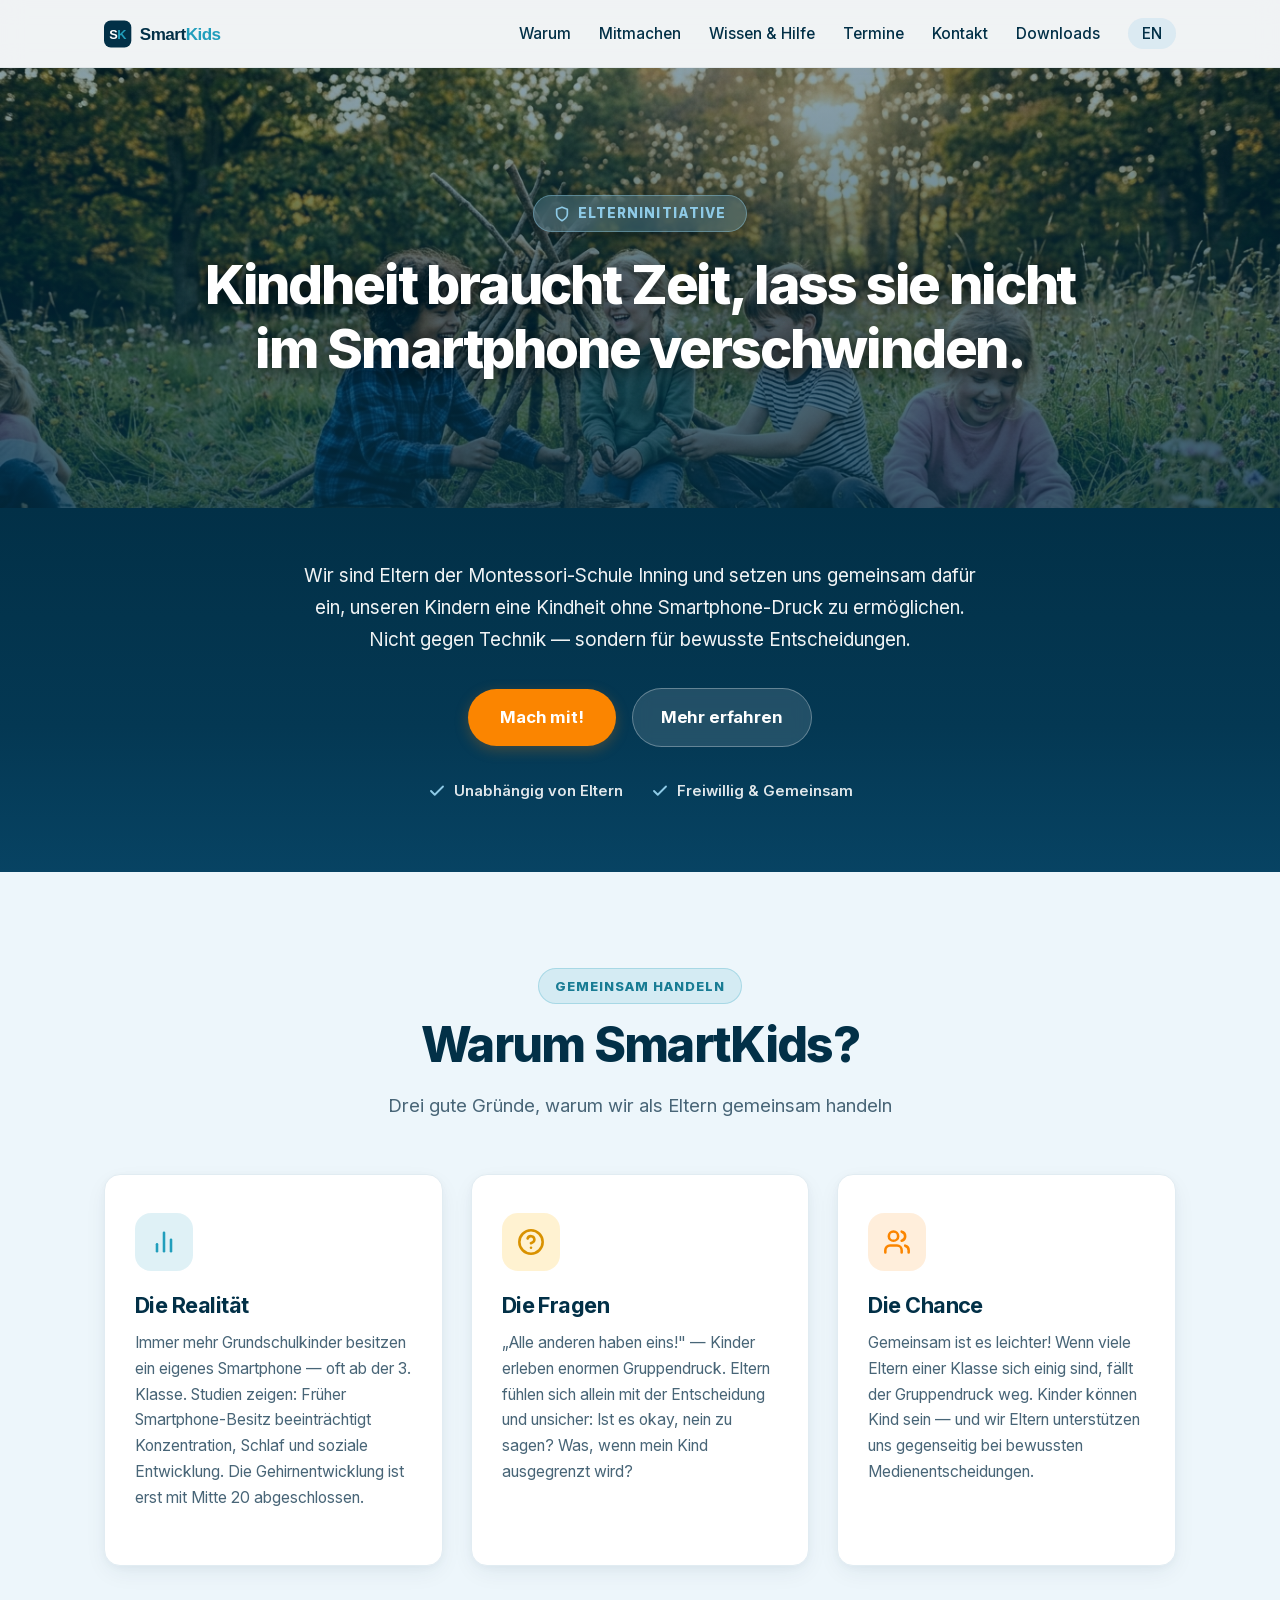
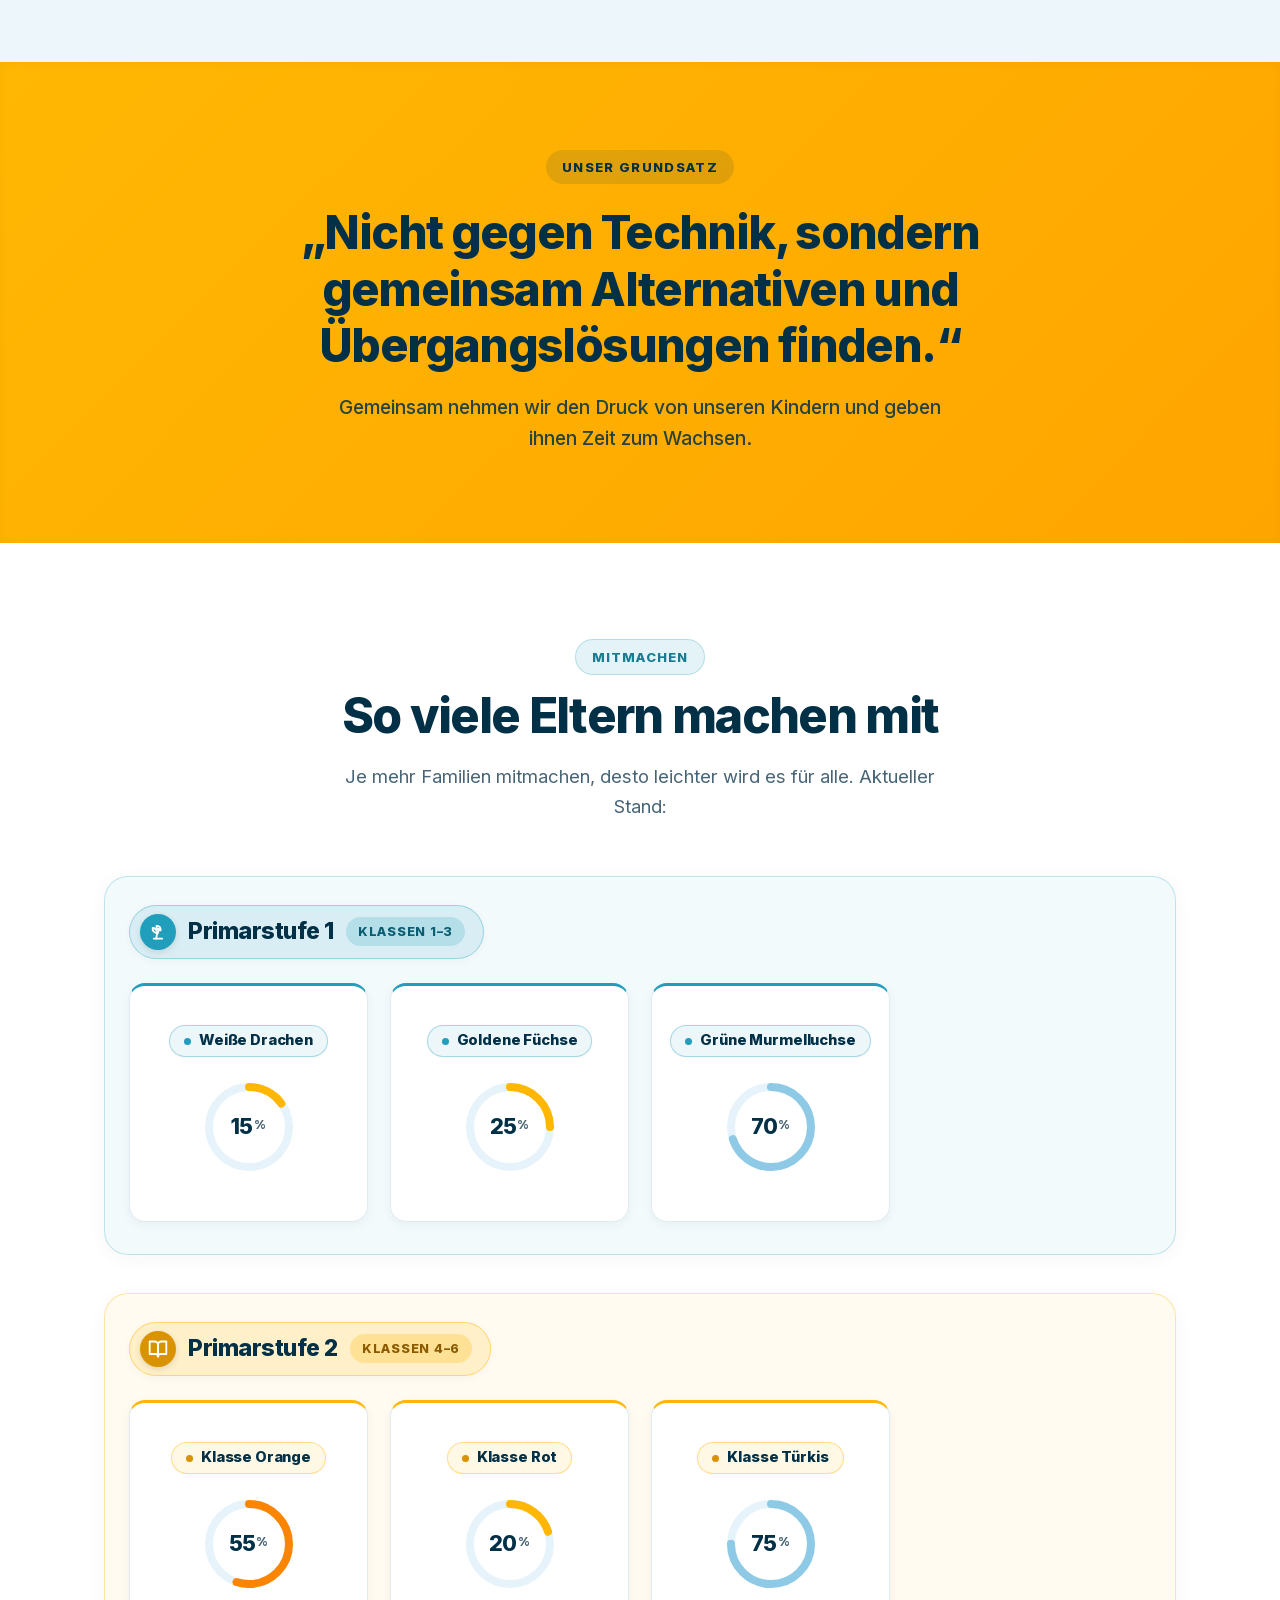
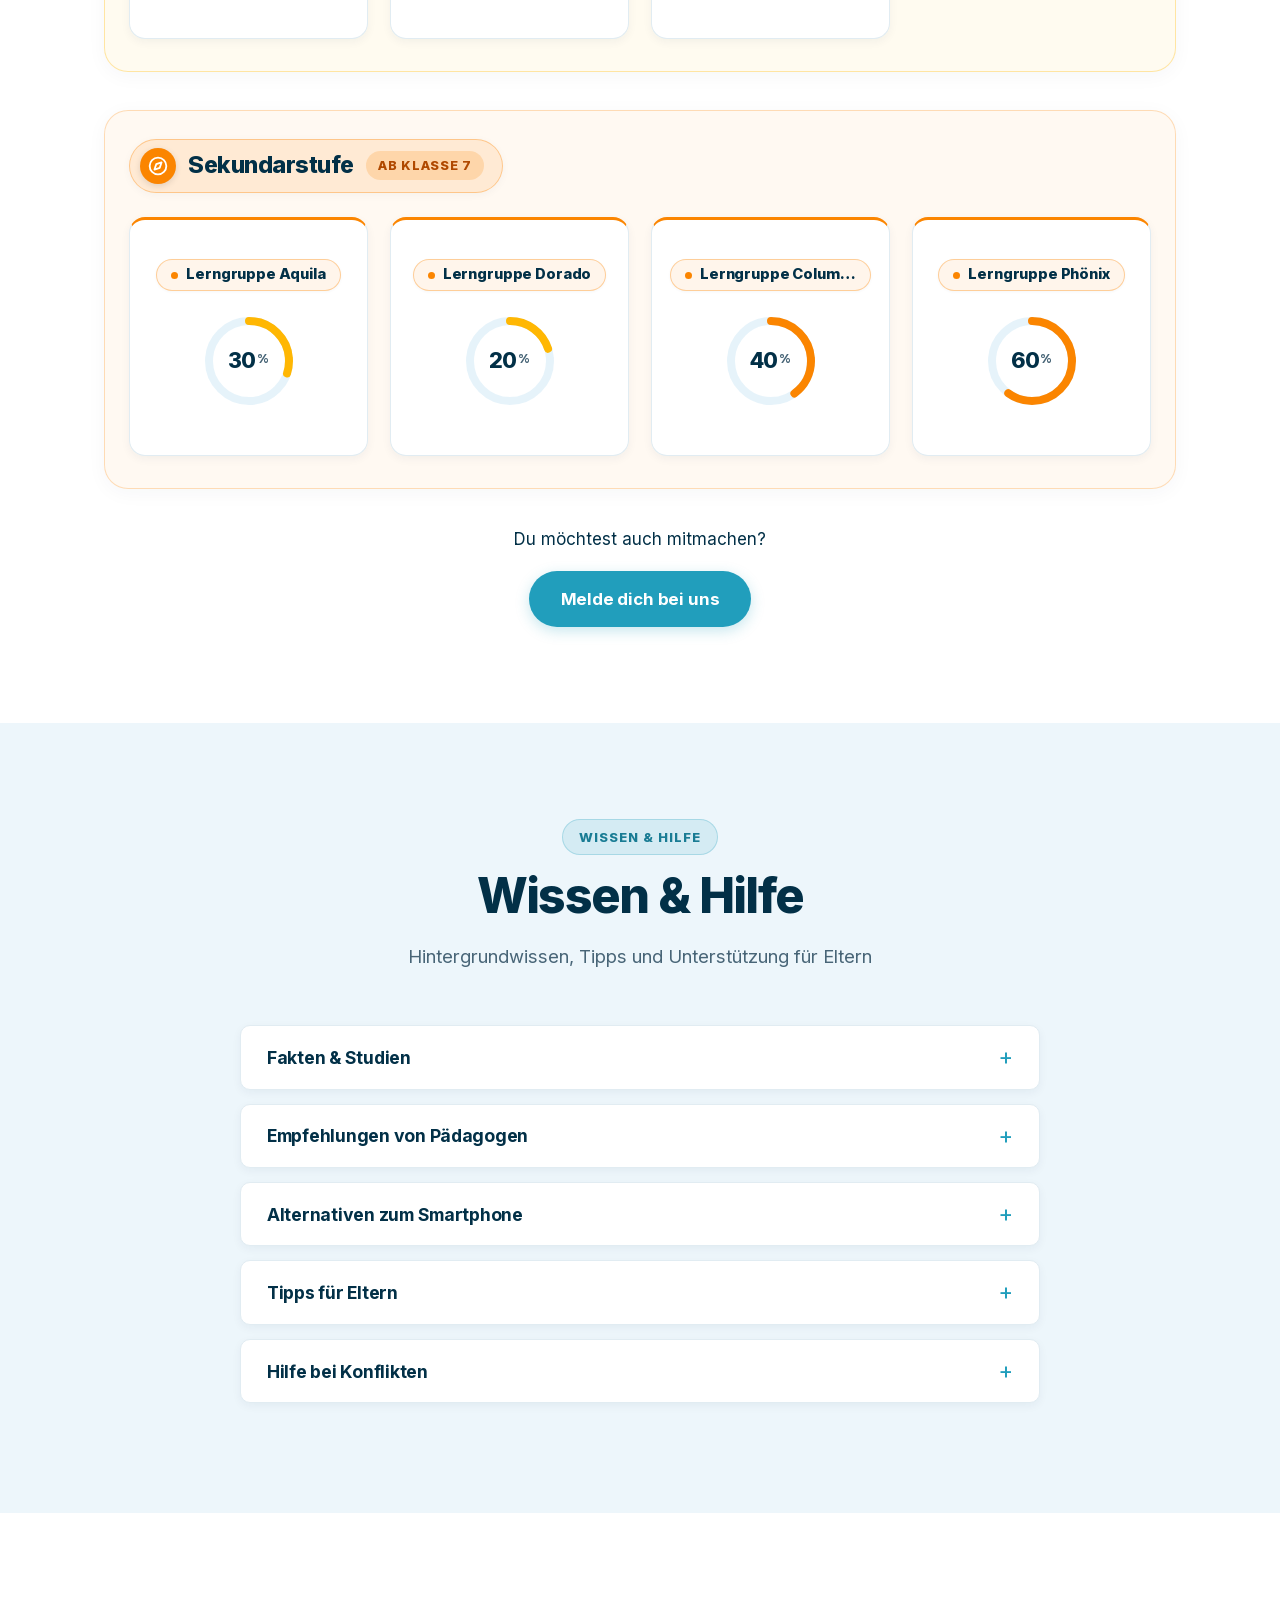
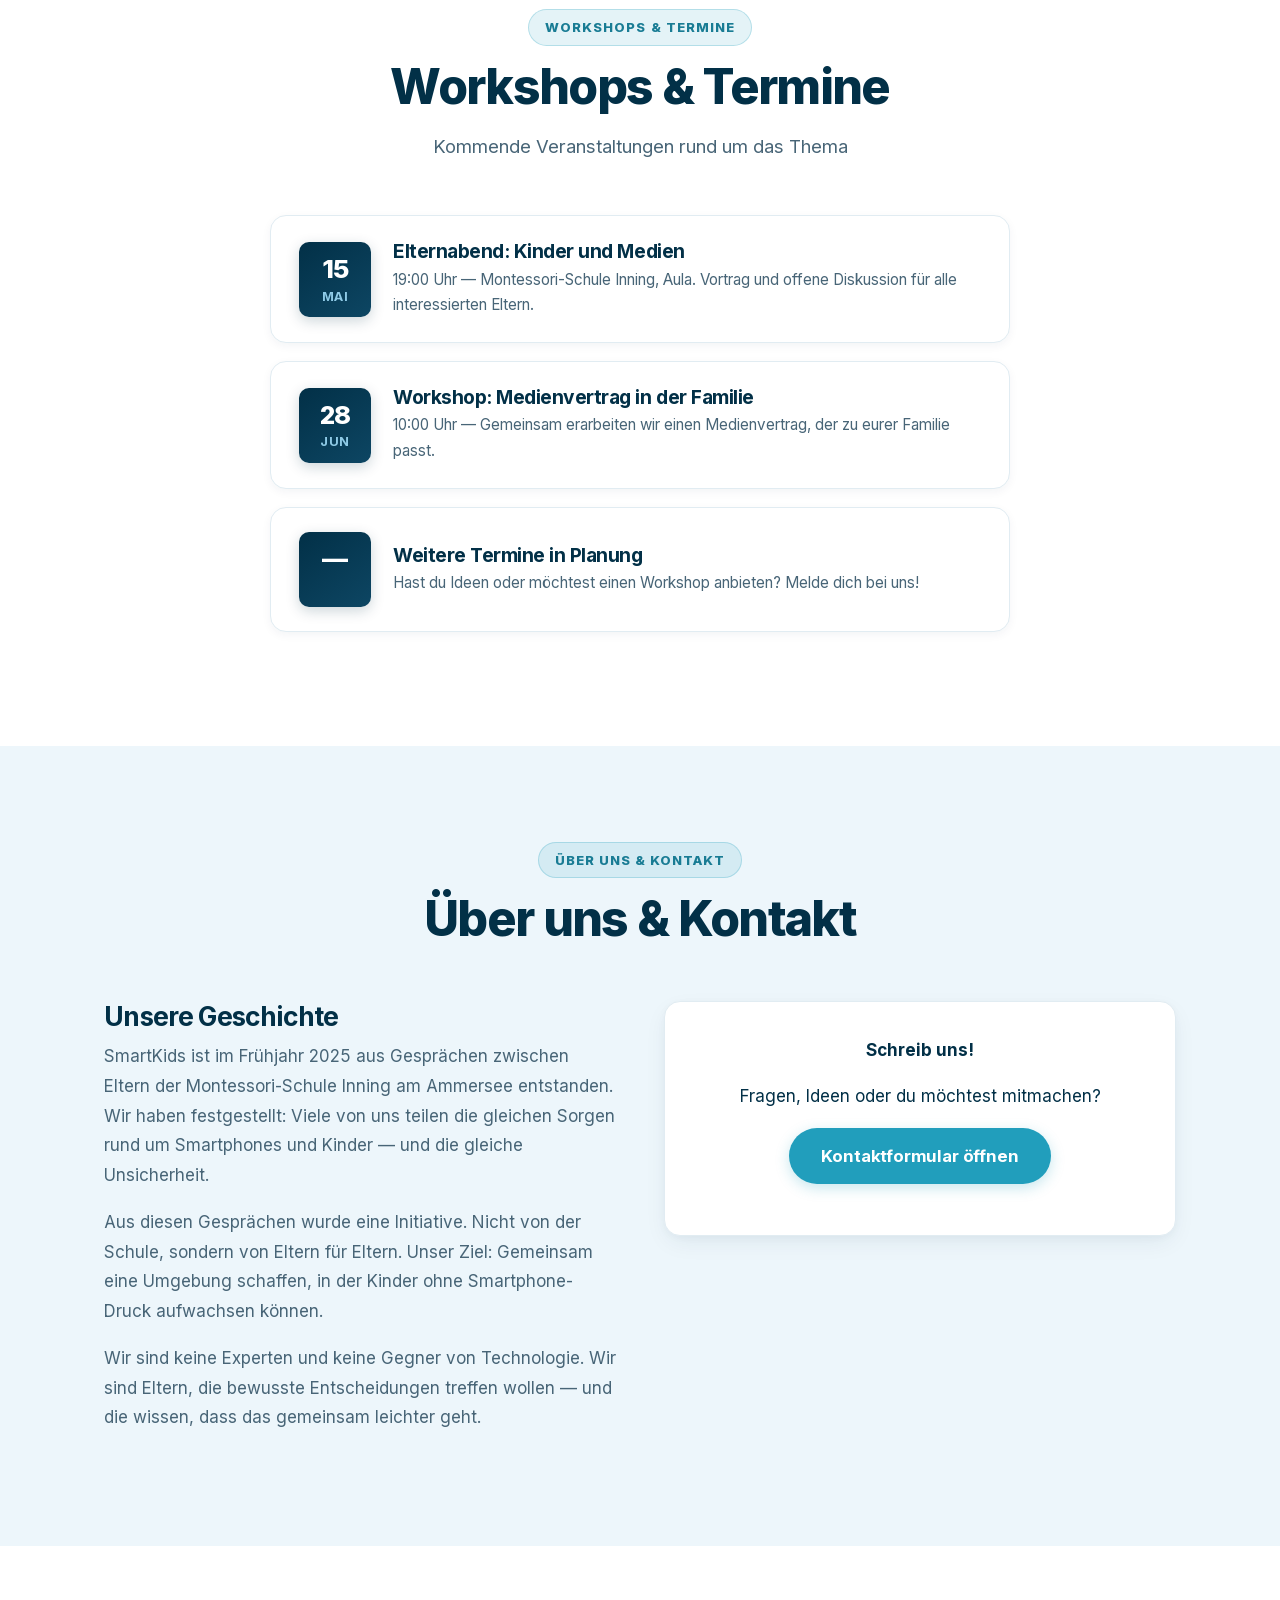
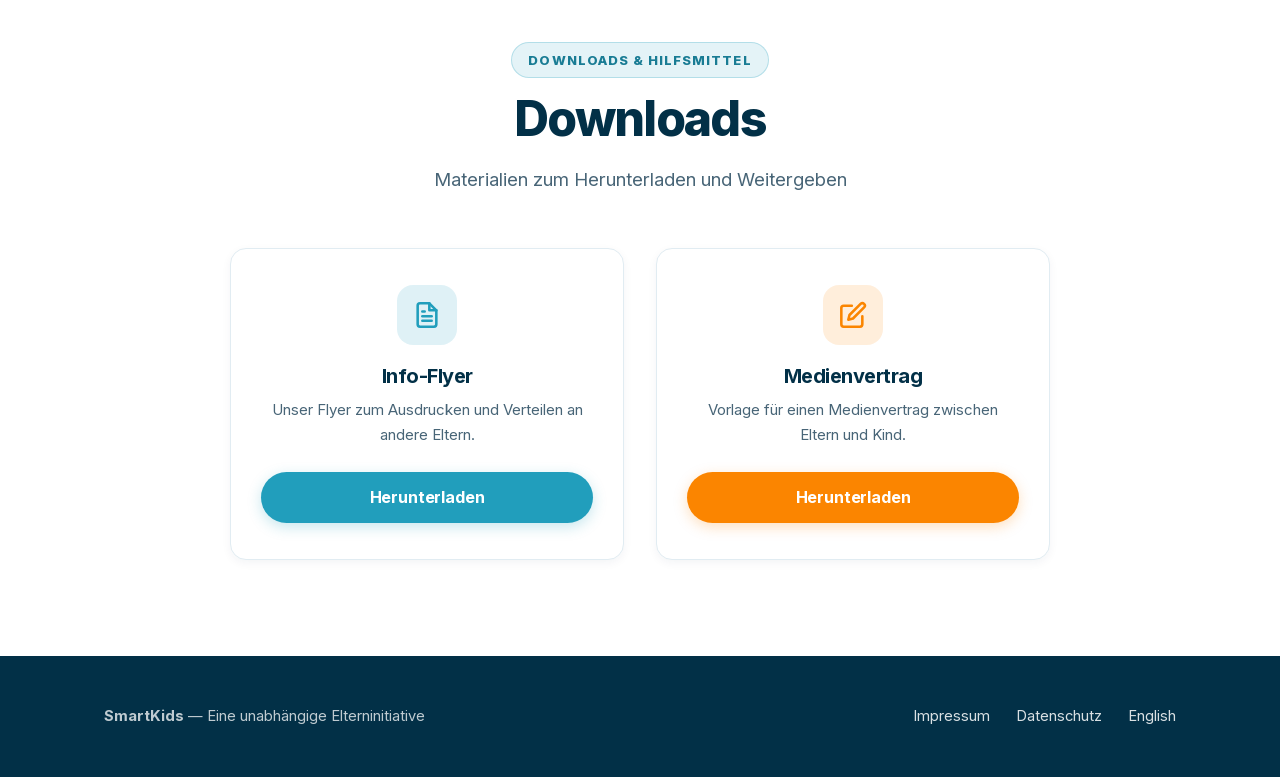
==== commit e353dc83: "Implement edge-to-edge narrow hero banner with overlay heading and 3 distinct color stages in tracke" ====
--- a/index.html
+++ b/index.html
@@ -38,50 +38,41 @@
     </div>
   </nav>
 
-  <!-- Hero (Editorial Centered Layout with Image & Content) -->
+  <!-- Hero (Edge-to-edge Banner with Overlay Heading & Content Below) -->
   <section class="hero">
-    <div class="container">
-      <div class="hero-header">
+    <div class="hero-banner">
+      <img src="img/hero-smart.jpg" width="1376" height="768" alt="Kinder spielen glücklich und frei im Grünen — Kindheit braucht Zeit" class="hero-banner-img" fetchpriority="high">
+      <div class="hero-banner-overlay"></div>
+      <div class="container hero-banner-content">
         <div class="hero-kicker">
           <svg viewBox="0 0 24 24" width="16" height="16" fill="none" stroke="currentColor" stroke-width="2.5" stroke-linecap="round" stroke-linejoin="round" aria-hidden="true"><path d="M12 22s8-4 8-10V5l-8-3-8 3v7c0 6 8 10 8 10z"/></svg>
           Elterninitiative
         </div>
         <h1>Kindheit braucht Zeit, lass sie nicht im Smartphone verschwinden.</h1>
       </div>
-
-      <div class="hero-visual">
-        <div class="hero-image-card">
-          <img src="img/hero-smart.jpg" width="1376" height="768" alt="Kinder spielen glücklich und frei im Grünen — Kindheit braucht Zeit" fetchpriority="high">
-          <div class="hero-floating-badge">
-            <div class="badge-icon">
-              <svg viewBox="0 0 24 24" width="20" height="20" fill="none" stroke="currentColor" stroke-width="2.2" stroke-linecap="round" stroke-linejoin="round" aria-hidden="true"><path d="M17 21v-2a4 4 0 0 0-4-4H5a4 4 0 0 0-4 4v2"/><circle cx="9" cy="7" r="4"/><path d="M23 21v-2a4 4 0 0 0-3-3.87"/><path d="M16 3.13a4 4 0 0 1 0 7.75"/></svg>
-            </div>
-            <div>
-              <strong>Gemeinsam stark</strong>
-              <span>Weniger Druck, mehr Kindheit</span>
-            </div>
-          </div>
-        </div>
-      </div>
-
-      <div class="hero-bottom-content">
-        <p class="subtitle">
-          Wir sind Eltern der Montessori-Schule Inning und setzen uns gemeinsam dafür ein,
-          unseren Kindern eine Kindheit ohne Smartphone-Druck zu ermöglichen.
-          Nicht gegen Technik — sondern für bewusste Entscheidungen.
-        </p>
-        <div class="hero-actions">
-          <a href="#mitmachen" class="btn btn-primary">Mach mit!</a>
-          <a href="#warum" class="btn btn-secondary-light">Mehr erfahren</a>
-        </div>
-        <div class="hero-trust-badges">
-          <div class="trust-badge">
-            <svg viewBox="0 0 24 24" width="18" height="18" fill="none" stroke="currentColor" stroke-width="2.5" stroke-linecap="round" stroke-linejoin="round" aria-hidden="true"><polyline points="20 6 9 17 4 12"/></svg>
-            <span>Unabhängig von Eltern</span>
-          </div>
-          <div class="trust-badge">
-            <svg viewBox="0 0 24 24" width="18" height="18" fill="none" stroke="currentColor" stroke-width="2.5" stroke-linecap="round" stroke-linejoin="round" aria-hidden="true"><polyline points="20 6 9 17 4 12"/></svg>
-            <span>Freiwillig &amp; Gemeinsam</span>
+    </div>
+
+    <div class="hero-body">
+      <div class="container">
+        <div class="hero-bottom-content">
+          <p class="subtitle">
+            Wir sind Eltern der Montessori-Schule Inning und setzen uns gemeinsam dafür ein,
+            unseren Kindern eine Kindheit ohne Smartphone-Druck zu ermöglichen.
+            Nicht gegen Technik — sondern für bewusste Entscheidungen.
+          </p>
+          <div class="hero-actions">
+            <a href="#mitmachen" class="btn btn-primary">Mach mit!</a>
+            <a href="#warum" class="btn btn-secondary-light">Mehr erfahren</a>
+          </div>
+          <div class="hero-trust-badges">
+            <div class="trust-badge">
+              <svg viewBox="0 0 24 24" width="18" height="18" fill="none" stroke="currentColor" stroke-width="2.5" stroke-linecap="round" stroke-linejoin="round" aria-hidden="true"><polyline points="20 6 9 17 4 12"/></svg>
+              <span>Unabhängig von Eltern</span>
+            </div>
+            <div class="trust-badge">
+              <svg viewBox="0 0 24 24" width="18" height="18" fill="none" stroke="currentColor" stroke-width="2.5" stroke-linecap="round" stroke-linejoin="round" aria-hidden="true"><polyline points="20 6 9 17 4 12"/></svg>
+              <span>Freiwillig &amp; Gemeinsam</span>
+            </div>
           </div>
         </div>
       </div>
--- a/css/style.css
+++ b/css/style.css
@@ -323,34 +323,10 @@
   transform: rotate(-45deg) translate(5px, -6px);
 }
 
-/* --- Hero (Integrated 2-Column Layout) --- */
+/* --- Hero (Edge-to-edge Banner with Content Below) --- */
 .hero {
-  padding: 110px 0 90px;
-  background: linear-gradient(155deg, #023047 0%, #063952 45%, #0c4d6f 85%, #15628a 100%);
-  color: #fff;
-  position: relative;
-  overflow: hidden;
-}
-
-section.hero {
-  background: linear-gradient(155deg, #023047 0%, #063952 45%, #0c4d6f 85%, #15628a 100%);
-}
-
-.hero::before {
-  content: '';
-  position: absolute;
-  top: -10%;
-  left: 20%;
-  width: 800px;
-  height: 500px;
-  background: radial-gradient(ellipse at center, rgba(33, 158, 188, 0.3) 0%, rgba(2, 48, 71, 0) 70%);
-  pointer-events: none;
-}
-
-/* --- Hero (Editorial Centered Layout) --- */
-.hero {
-  padding: 120px 0 84px;
-  background: linear-gradient(160deg, #023047 0%, #053b56 40%, #094a6d 80%, #105981 100%);
+  padding: var(--nav-height, 70px) 0 0;
+  background: var(--navy);
   color: #fff;
   position: relative;
   overflow: hidden;
@@ -358,35 +334,54 @@
 }
 
 section.hero {
-  background: linear-gradient(160deg, #023047 0%, #053b56 40%, #094a6d 80%, #105981 100%);
-}
-
-.hero::before {
-  content: '';
+  background: var(--navy);
+}
+
+/* Edge-to-edge narrow hero banner */
+.hero-banner {
+  width: 100%;
+  position: relative;
+  overflow: hidden;
+  height: clamp(340px, 36vw, 440px);
+  min-height: 320px;
+  display: flex;
+  align-items: center;
+  justify-content: center;
+}
+
+.hero-banner-img {
   position: absolute;
-  top: -15%;
-  left: 50%;
-  transform: translateX(-50%);
-  width: 900px;
-  height: 500px;
-  background: radial-gradient(ellipse at center, rgba(33, 158, 188, 0.35) 0%, rgba(2, 48, 71, 0) 70%);
+  inset: 0;
+  width: 100%;
+  height: 100%;
+  object-fit: cover;
+  object-position: center 30%;
+  z-index: 1;
+}
+
+.hero-banner-overlay {
+  position: absolute;
+  inset: 0;
+  background: linear-gradient(180deg, rgba(2, 48, 71, 0.45) 0%, rgba(2, 48, 71, 0.78) 100%);
+  z-index: 2;
   pointer-events: none;
 }
 
-.hero-header {
-  max-width: 920px;
-  margin: 0 auto 36px;
+.hero-banner-content {
+  position: relative;
+  z-index: 3;
+  max-width: 960px;
+  margin: 0 auto;
+  padding: 24px 20px;
   text-align: center;
-  position: relative;
-  z-index: 2;
 }
 
 .hero-kicker {
   display: inline-flex;
   align-items: center;
   gap: 8px;
-  background: rgba(142, 202, 230, 0.18);
-  border: 1px solid rgba(142, 202, 230, 0.35);
+  background: rgba(142, 202, 230, 0.22);
+  border: 1px solid rgba(142, 202, 230, 0.42);
   color: var(--teal-light);
   font-family: 'Inter', sans-serif;
   font-size: 0.84rem;
@@ -395,64 +390,43 @@
   text-transform: uppercase;
   padding: 6px 20px;
   border-radius: var(--radius-full);
-  margin-bottom: 24px;
+  margin-bottom: 20px;
+  backdrop-filter: blur(8px);
+  -webkit-backdrop-filter: blur(8px);
+  box-shadow: 0 4px 16px rgba(0, 0, 0, 0.3);
 }
 
 .hero h1 {
   font-family: 'Inter', -apple-system, BlinkMacSystemFont, 'Segoe UI', Roboto, sans-serif;
   color: #fff;
-  font-size: clamp(2.3rem, 5vw, 3.8rem);
+  font-size: clamp(2.1rem, 4.4vw, 3.4rem);
   font-weight: 800;
-  line-height: 1.15;
+  line-height: 1.18;
   letter-spacing: -0.04em;
   margin-bottom: 0;
-}
-
-.hero-visual {
-  max-width: 960px;
-  margin: 0 auto 40px;
+  text-shadow: 0 3px 20px rgba(0, 0, 0, 0.7);
+}
+
+/* Content below banner on blue ground */
+.hero-body {
+  background: linear-gradient(180deg, #023047 0%, #043853 60%, #074363 100%);
+  padding: 52px 0 68px;
   position: relative;
   z-index: 2;
-}
-
-.hero-image-card {
-  position: relative;
-  border-radius: 28px;
-  overflow: hidden;
-  box-shadow: 0 24px 60px -10px rgba(0, 0, 0, 0.55), 0 0 50px rgba(33, 158, 188, 0.28);
-  border: 3px solid rgba(142, 202, 230, 0.38);
-  background: var(--navy);
-  transition: transform 0.3s cubic-bezier(0.16, 1, 0.3, 1), box-shadow 0.3s ease;
-}
-
-.hero-image-card:hover {
-  transform: translateY(-4px);
-  box-shadow: 0 30px 75px -12px rgba(0, 0, 0, 0.65), 0 0 60px rgba(33, 158, 188, 0.38);
-}
-
-.hero-image-card img {
-  width: 100%;
-  height: auto;
-  aspect-ratio: 16 / 9;
-  max-height: 520px;
-  object-fit: cover;
-  display: block;
 }
 
 .hero-bottom-content {
   max-width: 780px;
   margin: 0 auto;
   text-align: center;
-  position: relative;
-  z-index: 2;
 }
 
 .hero .subtitle {
   font-family: 'Inter', -apple-system, BlinkMacSystemFont, 'Segoe UI', Roboto, sans-serif;
   font-size: 1.18rem;
   line-height: 1.7;
-  color: rgba(255, 255, 255, 0.92);
-  margin: 0 auto 30px;
+  color: rgba(255, 255, 255, 0.94);
+  margin: 0 auto 32px;
   font-weight: 400;
   max-width: 680px;
 }
@@ -463,7 +437,7 @@
   flex-wrap: wrap;
   align-items: center;
   justify-content: center;
-  margin-bottom: 30px;
+  margin-bottom: 32px;
 }
 
 .btn-secondary-light {
@@ -480,6 +454,7 @@
   color: #fff;
   border: 1px solid rgba(255, 255, 255, 0.3);
   backdrop-filter: blur(8px);
+  -webkit-backdrop-filter: blur(8px);
   text-decoration: none;
   cursor: pointer;
   transition: all 0.25s cubic-bezier(0.16, 1, 0.3, 1);
@@ -499,8 +474,8 @@
   flex-wrap: wrap;
   align-items: center;
   justify-content: center;
-  font-size: 0.9rem;
-  color: rgba(255, 255, 255, 0.85);
+  font-size: 0.92rem;
+  color: rgba(255, 255, 255, 0.88);
 }
 
 .trust-badge {
@@ -513,74 +488,6 @@
 .trust-badge svg {
   color: var(--teal-light);
   flex-shrink: 0;
-}
-
-.hero-visual {
-  position: relative;
-}
-
-.hero-image-card {
-  position: relative;
-  border-radius: 28px;
-  overflow: hidden;
-  box-shadow: 0 24px 60px -10px rgba(0, 0, 0, 0.55), 0 0 50px rgba(33, 158, 188, 0.28);
-  border: 3px solid rgba(142, 202, 230, 0.38);
-  background: var(--navy);
-  transition: transform 0.3s cubic-bezier(0.16, 1, 0.3, 1), box-shadow 0.3s ease;
-}
-
-.hero-image-card:hover {
-  transform: translateY(-4px);
-  box-shadow: 0 30px 75px -12px rgba(0, 0, 0, 0.65), 0 0 60px rgba(33, 158, 188, 0.38);
-}
-
-.hero-image-card img {
-  width: 100%;
-  height: auto;
-  aspect-ratio: 16 / 9;
-  object-fit: cover;
-  display: block;
-}
-
-.hero-floating-badge {
-  position: absolute;
-  bottom: 16px;
-  left: 16px;
-  right: 16px;
-  background: rgba(2, 48, 71, 0.88);
-  backdrop-filter: blur(12px);
-  border: 1px solid rgba(142, 202, 230, 0.35);
-  border-radius: 16px;
-  padding: 12px 18px;
-  display: flex;
-  align-items: center;
-  gap: 14px;
-  color: #fff;
-  box-shadow: 0 8px 24px rgba(0, 0, 0, 0.3);
-}
-
-.hero-floating-badge .badge-icon {
-  width: 38px;
-  height: 38px;
-  border-radius: 10px;
-  background: var(--orange);
-  color: #fff;
-  display: flex;
-  align-items: center;
-  justify-content: center;
-  flex-shrink: 0;
-}
-
-.hero-floating-badge strong {
-  display: block;
-  font-size: 0.95rem;
-  font-weight: 700;
-  line-height: 1.2;
-}
-
-.hero-floating-badge span {
-  font-size: 0.82rem;
-  color: var(--teal-light);
 }
 
 /* --- Back to Top --- */
@@ -805,24 +712,192 @@
   border-color: var(--border);
 }
 
-/* --- Participation Tracker (Modern Label Design, No Dividers) --- */
-.tracker-group {
-  margin-bottom: 42px;
-}
-
-.tracker-group-label {
-  display: inline-block;
+/* --- Participation Tracker (3 Distinct Color Stages: P1 Teal, P2 Amber, Sek Orange) --- */
+.tracker-stage {
+  border-radius: 24px;
+  padding: 28px 24px 32px;
+  margin-bottom: 38px;
+  box-shadow: 0 4px 20px rgba(2, 48, 71, 0.04);
+  transition: transform 0.25s ease, box-shadow 0.25s ease;
+}
+
+.tracker-stage:last-child {
+  margin-bottom: 0;
+}
+
+/* Stage Header Layout */
+.tracker-stage-header {
+  margin-bottom: 24px;
+  display: flex;
+  align-items: center;
+}
+
+.tracker-stage-badge {
+  display: inline-flex;
+  align-items: center;
+  gap: 12px;
+  padding: 8px 18px 8px 10px;
+  border-radius: var(--radius-full);
+  box-shadow: 0 2px 8px rgba(2, 48, 71, 0.04);
+}
+
+.tracker-stage-icon {
+  width: 36px;
+  height: 36px;
+  border-radius: 50%;
+  display: inline-flex;
+  align-items: center;
+  justify-content: center;
+  flex-shrink: 0;
+  box-shadow: 0 2px 6px rgba(0, 0, 0, 0.12);
+}
+
+.tracker-stage-title {
   font-family: 'Inter', sans-serif;
-  font-size: 0.82rem;
+  font-size: clamp(1.2rem, 2.2vw, 1.45rem);
   font-weight: 800;
-  letter-spacing: 0.08em;
+  letter-spacing: -0.02em;
+  margin: 0;
+  line-height: 1.2;
+}
+
+.tracker-stage-tag {
+  font-family: 'Inter', sans-serif;
+  font-size: 0.78rem;
+  font-weight: 800;
+  letter-spacing: 0.06em;
   text-transform: uppercase;
+  padding: 4px 12px;
+  border-radius: var(--radius-full);
+}
+
+/* Stage 1: Primarstufe 1 - Teal Theme */
+.tracker-stage-teal {
+  background: rgba(33, 158, 188, 0.05);
+  border: 1.5px solid rgba(33, 158, 188, 0.25);
+}
+
+.tracker-stage-teal .tracker-stage-badge {
+  background: rgba(33, 158, 188, 0.12);
+  border: 1.5px solid rgba(33, 158, 188, 0.35);
+}
+
+.tracker-stage-teal .tracker-stage-icon {
+  background: var(--teal);
+  color: #fff;
+}
+
+.tracker-stage-teal .tracker-stage-title {
   color: var(--navy);
-  background: rgba(142, 202, 230, 0.25);
-  border: 1px solid rgba(33, 158, 188, 0.22);
-  padding: 6px 18px;
-  border-radius: var(--radius-full);
-  margin-bottom: 20px;
+}
+
+.tracker-stage-teal .tracker-stage-tag {
+  background: rgba(33, 158, 188, 0.2);
+  color: #0b5e72;
+}
+
+.tracker-stage-teal .tracker-item-square {
+  border-top: 3.5px solid var(--teal);
+}
+
+.tracker-stage-teal .tracker-item-square:hover {
+  border-color: var(--teal);
+  box-shadow: 0 12px 30px rgba(33, 158, 188, 0.16);
+}
+
+.tracker-stage-teal .tracker-class-dot {
+  background: var(--teal);
+}
+
+.tracker-stage-teal .tracker-class-pill {
+  background: rgba(33, 158, 188, 0.08);
+  border-color: rgba(33, 158, 188, 0.35);
+}
+
+/* Stage 2: Primarstufe 2 - Amber / Warm Gold Theme */
+.tracker-stage-amber {
+  background: rgba(255, 183, 3, 0.06);
+  border: 1.5px solid rgba(255, 183, 3, 0.32);
+}
+
+.tracker-stage-amber .tracker-stage-badge {
+  background: rgba(255, 183, 3, 0.16);
+  border: 1.5px solid rgba(255, 183, 3, 0.45);
+}
+
+.tracker-stage-amber .tracker-stage-icon {
+  background: #d99200;
+  color: #fff;
+}
+
+.tracker-stage-amber .tracker-stage-title {
+  color: var(--navy);
+}
+
+.tracker-stage-amber .tracker-stage-tag {
+  background: rgba(255, 183, 3, 0.26);
+  color: #8c5b00;
+}
+
+.tracker-stage-amber .tracker-item-square {
+  border-top: 3.5px solid #ffb703;
+}
+
+.tracker-stage-amber .tracker-item-square:hover {
+  border-color: #ffb703;
+  box-shadow: 0 12px 30px rgba(255, 183, 3, 0.2);
+}
+
+.tracker-stage-amber .tracker-class-dot {
+  background: #d99200;
+}
+
+.tracker-stage-amber .tracker-class-pill {
+  background: rgba(255, 183, 3, 0.1);
+  border-color: rgba(255, 183, 3, 0.4);
+}
+
+/* Stage 3: Sekundarstufe - Orange Theme */
+.tracker-stage-orange {
+  background: rgba(251, 133, 0, 0.05);
+  border: 1.5px solid rgba(251, 133, 0, 0.25);
+}
+
+.tracker-stage-orange .tracker-stage-badge {
+  background: rgba(251, 133, 0, 0.12);
+  border: 1.5px solid rgba(251, 133, 0, 0.35);
+}
+
+.tracker-stage-orange .tracker-stage-icon {
+  background: var(--orange);
+  color: #fff;
+}
+
+.tracker-stage-orange .tracker-stage-title {
+  color: var(--navy);
+}
+
+.tracker-stage-orange .tracker-stage-tag {
+  background: rgba(251, 133, 0, 0.2);
+  color: #b04900;
+}
+
+.tracker-stage-orange .tracker-item-square {
+  border-top: 3.5px solid var(--orange);
+}
+
+.tracker-stage-orange .tracker-item-square:hover {
+  border-color: var(--orange);
+  box-shadow: 0 12px 30px rgba(251, 133, 0, 0.18);
+}
+
+.tracker-stage-orange .tracker-class-dot {
+  background: var(--orange);
+}
+
+.tracker-stage-orange .tracker-class-pill {
+  background: rgba(251, 133, 0, 0.08);
+  border-color: rgba(251, 133, 0, 0.35);
 }
 
 .tracker-grid {
@@ -1356,12 +1431,8 @@
 
 /* --- Responsive --- */
 @media (max-width: 900px) {
-  .hero-header {
-    margin-bottom: 28px;
-  }
-
-  .hero-visual {
-    margin-bottom: 32px;
+  .hero-banner {
+    height: clamp(300px, 44vw, 380px);
   }
 
   .cards {
@@ -1416,7 +1487,17 @@
   }
 
   .hero {
-    padding: 100px 0 60px;
+    padding: var(--nav-height, 70px) 0 0;
+  }
+
+  .hero-body {
+    padding: 38px 0 52px;
+  }
+
+  .tracker-stage {
+    padding: 22px 16px 26px;
+    border-radius: 18px;
+    margin-bottom: 28px;
   }
 
   section {
@@ -1459,6 +1540,30 @@
     width: 100%;
   }
 
+  .tracker-stage-badge {
+    padding: 6px 14px 6px 8px;
+    gap: 10px;
+  }
+
+  .tracker-stage-icon {
+    width: 32px;
+    height: 32px;
+  }
+
+  .tracker-stage-icon svg {
+    width: 17px;
+    height: 17px;
+  }
+
+  .tracker-stage-title {
+    font-size: 1.15rem;
+  }
+
+  .tracker-stage-tag {
+    font-size: 0.72rem;
+    padding: 3px 8px;
+  }
+
   .tracker-grid {
     grid-template-columns: repeat(2, 1fr);
     gap: 12px;
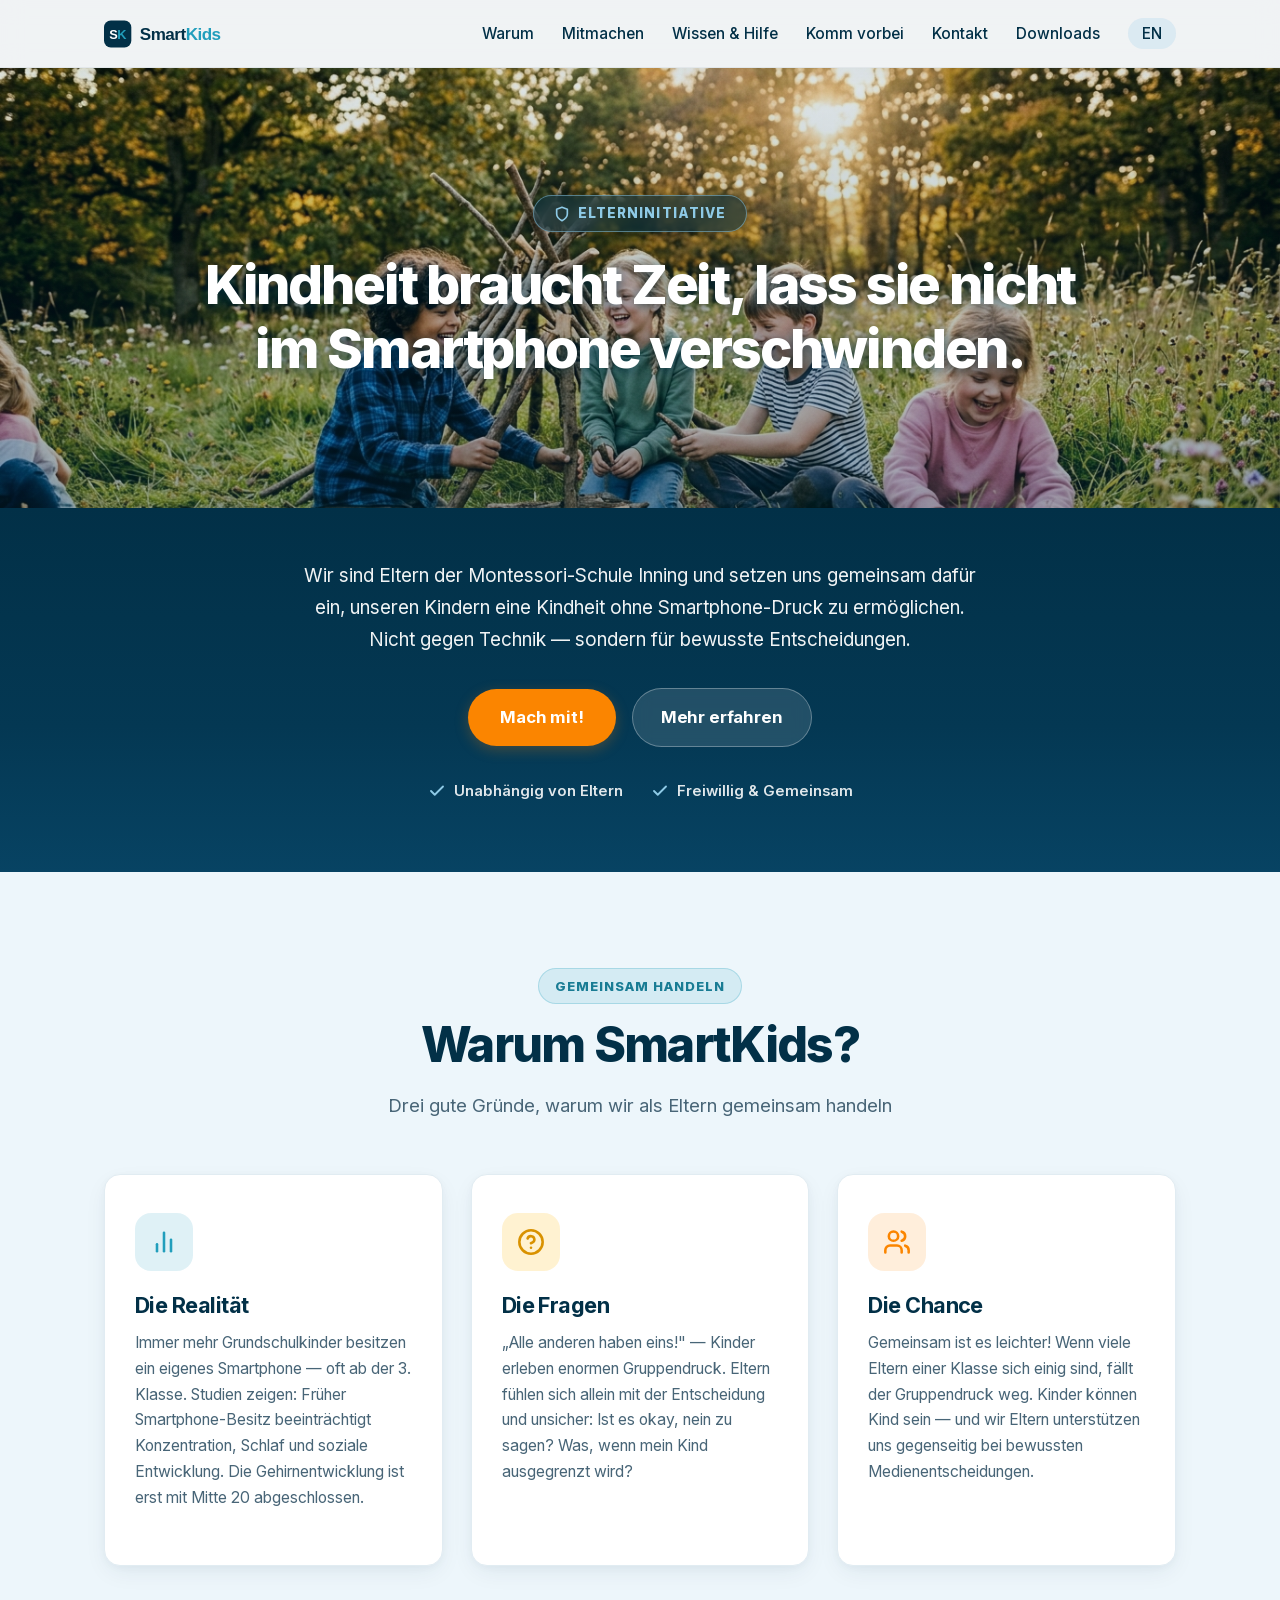
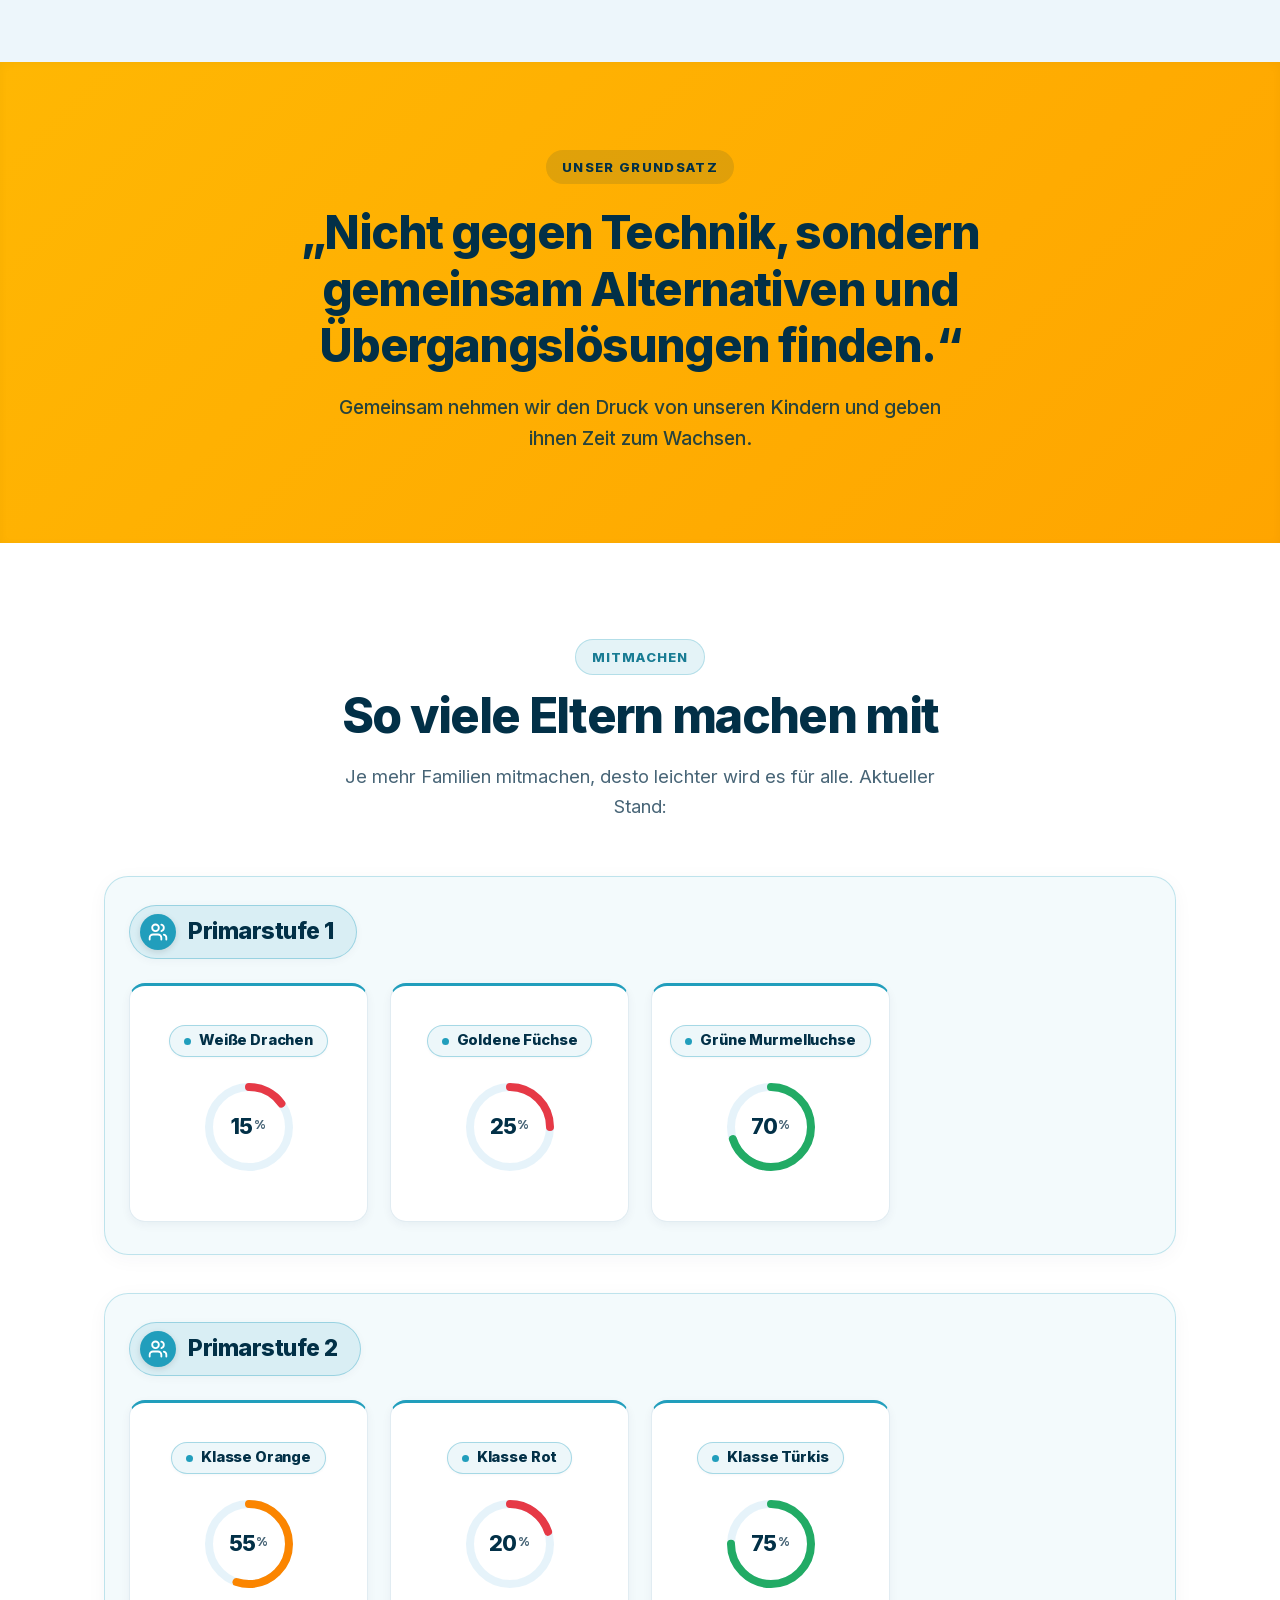
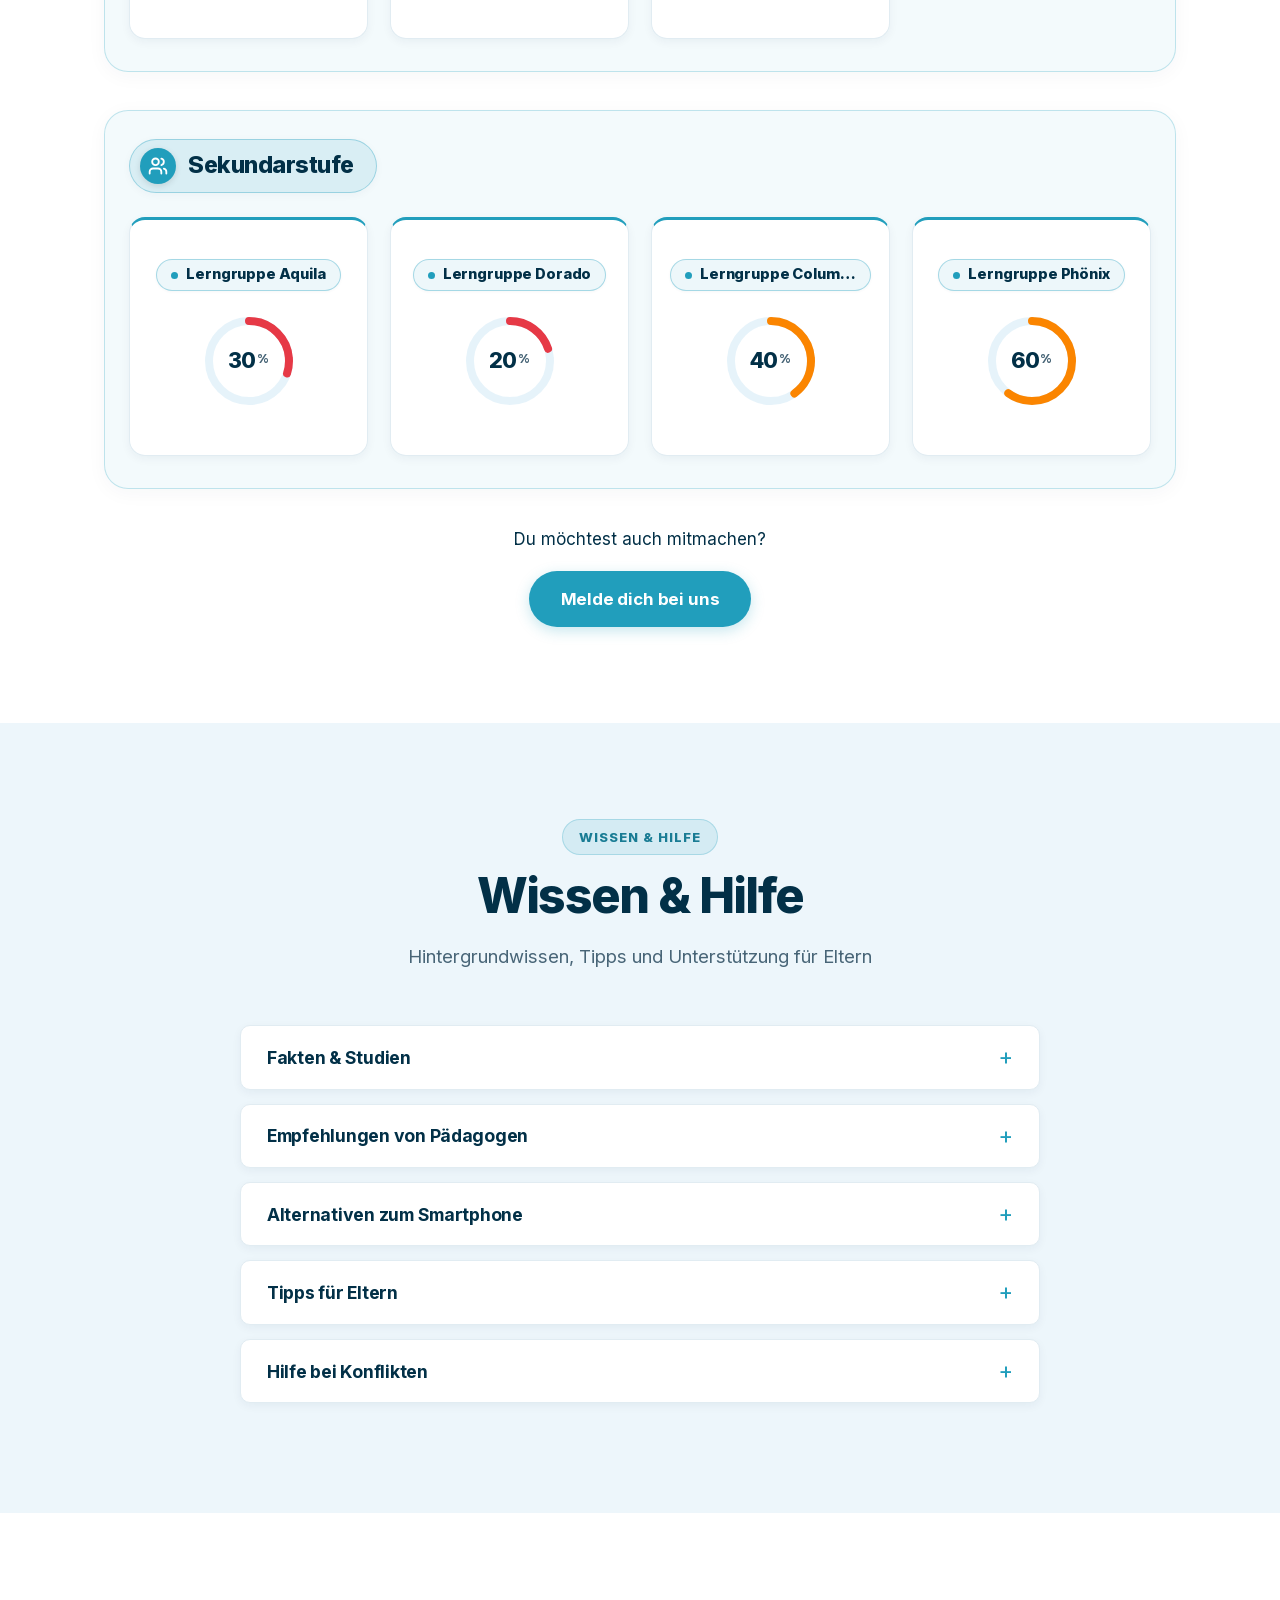
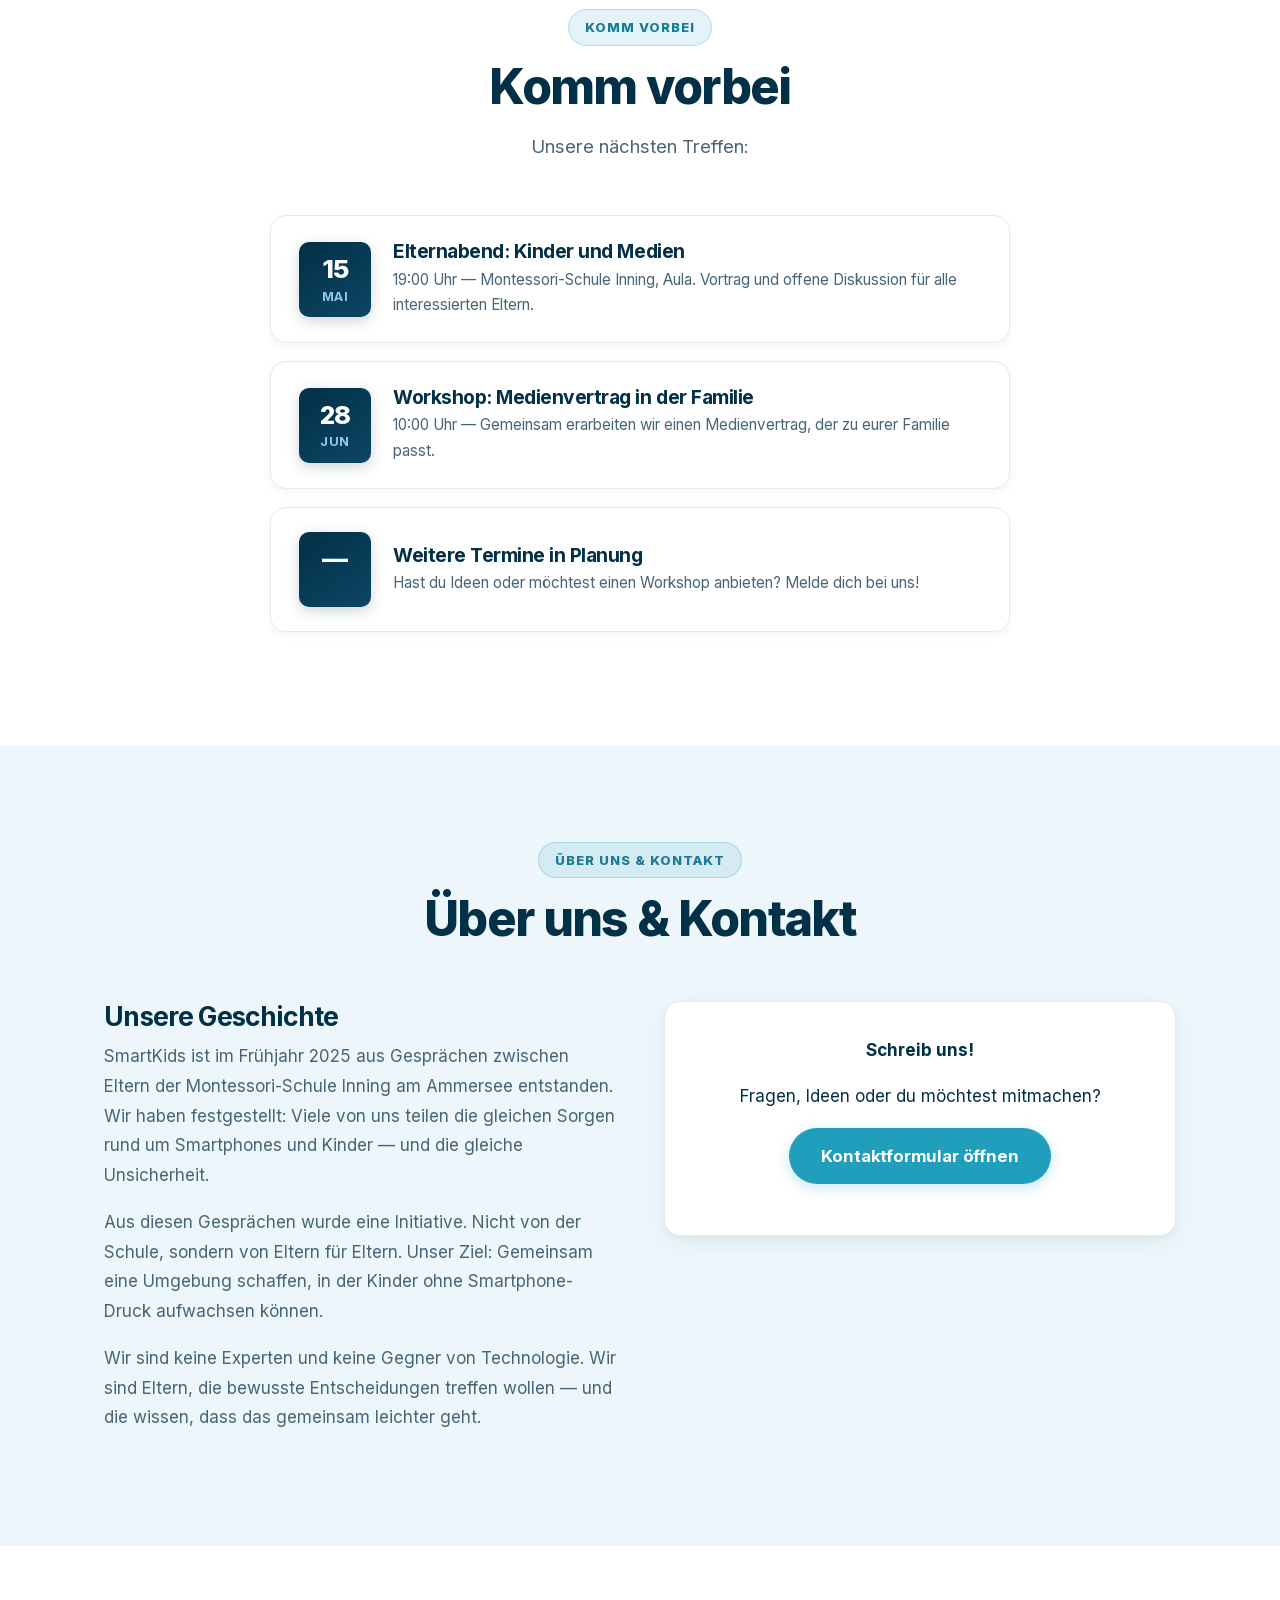
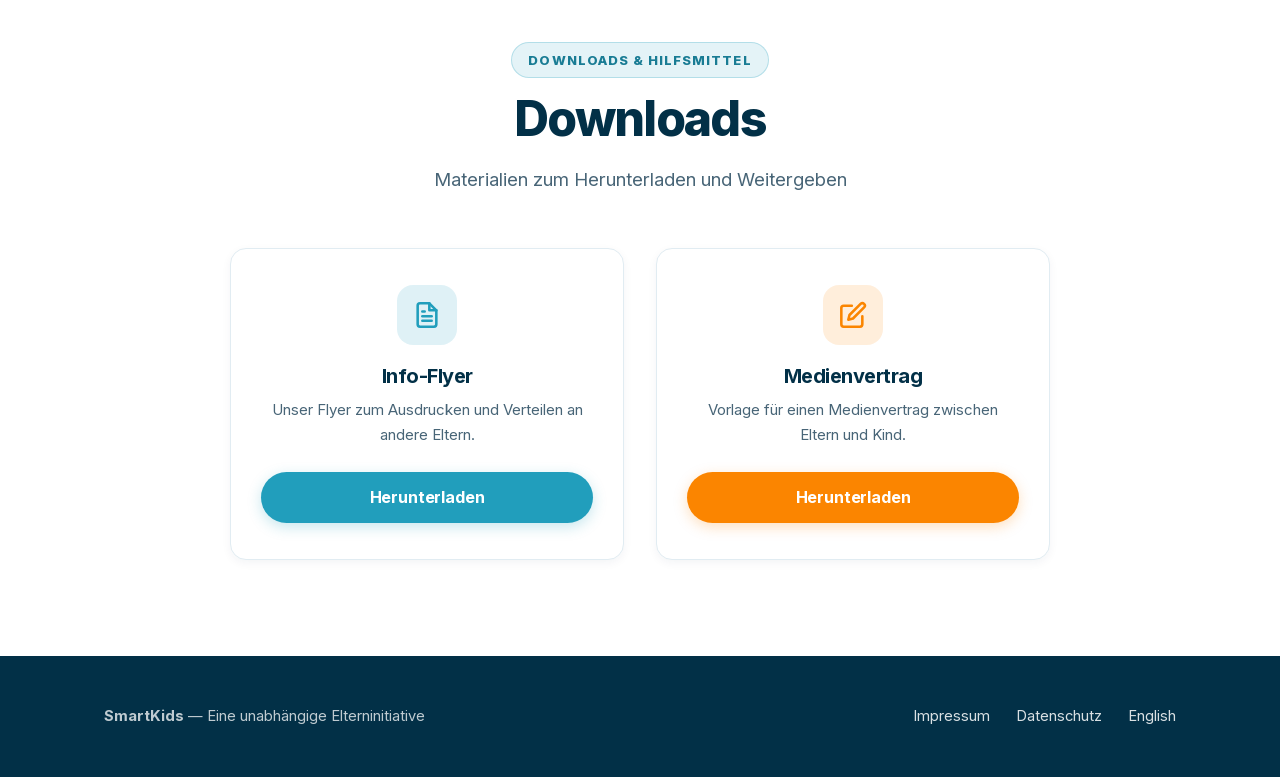
==== commit 417349ab: "Update Impressum data, set responsible persons, and rename Workshops & Termine to Komm vorbei" ====
--- a/index.html
+++ b/index.html
@@ -30,7 +30,7 @@
         <li><a href="#warum">Warum</a></li>
         <li><a href="#mitmachen">Mitmachen</a></li>
         <li><a href="#wissen">Wissen &amp; Hilfe</a></li>
-        <li><a href="#termine">Termine</a></li>
+        <li><a href="#termine">Komm vorbei</a></li>
         <li><a href="#kontakt">Kontakt</a></li>
         <li><a href="#downloads">Downloads</a></li>
         <li><a href="en.html" class="lang-switch">EN</a></li>
@@ -240,13 +240,13 @@
     </div>
   </section>
 
-  <!-- Workshops & Termine -->
+  <!-- Komm vorbei -->
   <section id="termine" class="section-white">
     <div class="container">
       <div class="section-header">
-        <div class="eyebrow-badge">Workshops &amp; Termine</div>
-        <h2>Workshops &amp; Termine</h2>
-        <p>Kommende Veranstaltungen rund um das Thema</p>
+        <div class="eyebrow-badge">Komm vorbei</div>
+        <h2>Komm vorbei</h2>
+        <p>Unsere nächsten Treffen:</p>
       </div>
       <div class="events-list">
         <div class="event-card">
--- a/css/style.css
+++ b/css/style.css
@@ -32,6 +32,15 @@
   --navy: #023047;
   --yellow: #ffb703;
   --orange: #fb8500;
+
+  /* Rainbow Palette (harmonized with ASE 'Refreshing Summer Fun') */
+  --rb-red: #e63946;        /* Warm, friendly coral red */
+  --rb-orange: #fb8500;     /* Core ASE Orange */
+  --rb-yellow: #ffb703;     /* Core ASE Yellow/Amber */
+  --rb-green: #22ab65;      /* Fresh, vivid green */
+  --rb-teal: #219ebc;       /* Core ASE Teal */
+  --rb-blue: #8ecae6;       /* Core ASE Light Sky Blue */
+  --rb-navy: #023047;       /* Core ASE Deep Navy */
 
   /* Extended & State Colors */
   --navy-dark: #011d2b;
@@ -362,7 +371,7 @@
 .hero-banner-overlay {
   position: absolute;
   inset: 0;
-  background: linear-gradient(180deg, rgba(2, 48, 71, 0.45) 0%, rgba(2, 48, 71, 0.78) 100%);
+  background: linear-gradient(180deg, rgba(2, 48, 71, 0.12) 0%, rgba(2, 48, 71, 0.38) 100%);
   z-index: 2;
   pointer-events: none;
 }
@@ -380,8 +389,8 @@
   display: inline-flex;
   align-items: center;
   gap: 8px;
-  background: rgba(142, 202, 230, 0.22);
-  border: 1px solid rgba(142, 202, 230, 0.42);
+  background: rgba(2, 48, 71, 0.45);
+  border: 1px solid rgba(142, 202, 230, 0.5);
   color: var(--teal-light);
   font-family: 'Inter', sans-serif;
   font-size: 0.84rem;
@@ -393,7 +402,7 @@
   margin-bottom: 20px;
   backdrop-filter: blur(8px);
   -webkit-backdrop-filter: blur(8px);
-  box-shadow: 0 4px 16px rgba(0, 0, 0, 0.3);
+  box-shadow: 0 2px 10px rgba(0, 0, 0, 0.15);
 }
 
 .hero h1 {
@@ -404,7 +413,7 @@
   line-height: 1.18;
   letter-spacing: -0.04em;
   margin-bottom: 0;
-  text-shadow: 0 3px 20px rgba(0, 0, 0, 0.7);
+  text-shadow: 0 2px 12px rgba(2, 48, 71, 0.65);
 }
 
 /* Content below banner on blue ground */
@@ -736,7 +745,7 @@
   display: inline-flex;
   align-items: center;
   gap: 12px;
-  padding: 8px 18px 8px 10px;
+  padding: 8px 22px 8px 10px;
   border-radius: var(--radius-full);
   box-shadow: 0 2px 8px rgba(2, 48, 71, 0.04);
 }
@@ -761,16 +770,6 @@
   line-height: 1.2;
 }
 
-.tracker-stage-tag {
-  font-family: 'Inter', sans-serif;
-  font-size: 0.78rem;
-  font-weight: 800;
-  letter-spacing: 0.06em;
-  text-transform: uppercase;
-  padding: 4px 12px;
-  border-radius: var(--radius-full);
-}
-
 /* Stage 1: Primarstufe 1 - Teal Theme */
 .tracker-stage-teal {
   background: rgba(33, 158, 188, 0.05);
@@ -791,11 +790,6 @@
   color: var(--navy);
 }
 
-.tracker-stage-teal .tracker-stage-tag {
-  background: rgba(33, 158, 188, 0.2);
-  color: #0b5e72;
-}
-
 .tracker-stage-teal .tracker-item-square {
   border-top: 3.5px solid var(--teal);
 }
@@ -834,11 +828,6 @@
   color: var(--navy);
 }
 
-.tracker-stage-amber .tracker-stage-tag {
-  background: rgba(255, 183, 3, 0.26);
-  color: #8c5b00;
-}
-
 .tracker-stage-amber .tracker-item-square {
   border-top: 3.5px solid #ffb703;
 }
@@ -875,11 +864,6 @@
 
 .tracker-stage-orange .tracker-stage-title {
   color: var(--navy);
-}
-
-.tracker-stage-orange .tracker-stage-tag {
-  background: rgba(251, 133, 0, 0.2);
-  color: #b04900;
 }
 
 .tracker-stage-orange .tracker-item-square {
@@ -1000,29 +984,29 @@
   transition: stroke-dashoffset 0.8s cubic-bezier(0.16, 1, 0.3, 1);
 }
 
-/* Color beams per specification:
-   0-30%: Gelber Trackerstrahl (#ffb703)
-   31-69%: Oranger Trackerstrahl (#fb8500)
-   70-100%: Hellblauer Trackerstrahl (#8ecae6) */
+/* Color beams (Rainbow palette derived):
+   0-30%: Roter Trackerstrahl (var(--rb-red, #e63946))
+   31-69%: Oranger Trackerstrahl (var(--rb-orange, #fb8500))
+   70-100%: Grüner Trackerstrahl (var(--rb-green, #22ab65)) */
+.tracker-ring-fill.red {
+  stroke: var(--rb-red, #e63946);
+}
+
+.tracker-ring-fill.orange {
+  stroke: var(--rb-orange, #fb8500);
+}
+
+.tracker-ring-fill.green {
+  stroke: var(--rb-green, #22ab65);
+}
+
+/* Fallbacks / Legacy */
 .tracker-ring-fill.yellow {
-  stroke: #ffb703;
-}
-
-.tracker-ring-fill.orange {
-  stroke: #fb8500;
+  stroke: var(--rb-yellow, #ffb703);
 }
 
 .tracker-ring-fill.blue {
-  stroke: #8ecae6;
-}
-
-/* Fallbacks */
-.tracker-ring-fill.green {
-  stroke: #8ecae6;
-}
-
-.tracker-ring-fill.red {
-  stroke: #ffb703;
+  stroke: var(--rb-blue, #8ecae6);
 }
 
 .tracker-pct-center {
@@ -1559,11 +1543,6 @@
     font-size: 1.15rem;
   }
 
-  .tracker-stage-tag {
-    font-size: 0.72rem;
-    padding: 3px 8px;
-  }
-
   .tracker-grid {
     grid-template-columns: repeat(2, 1fr);
     gap: 12px;
